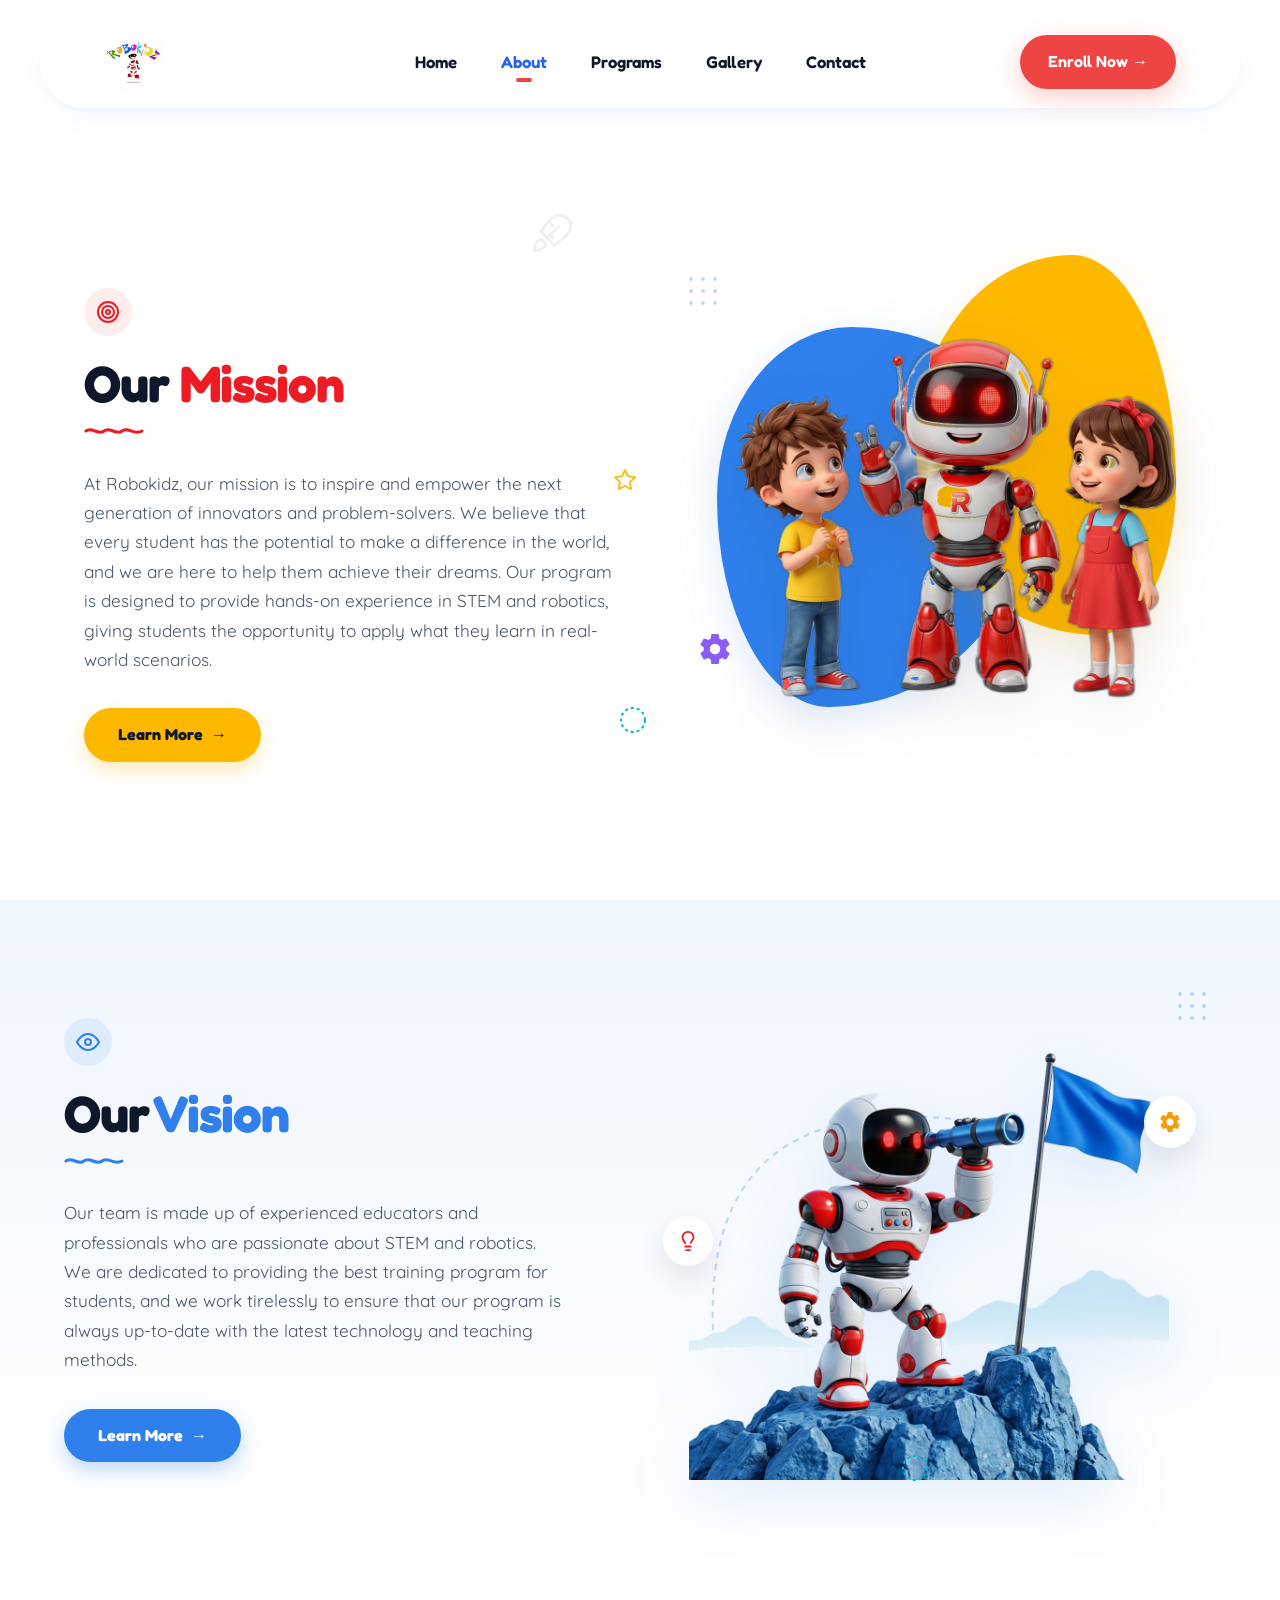
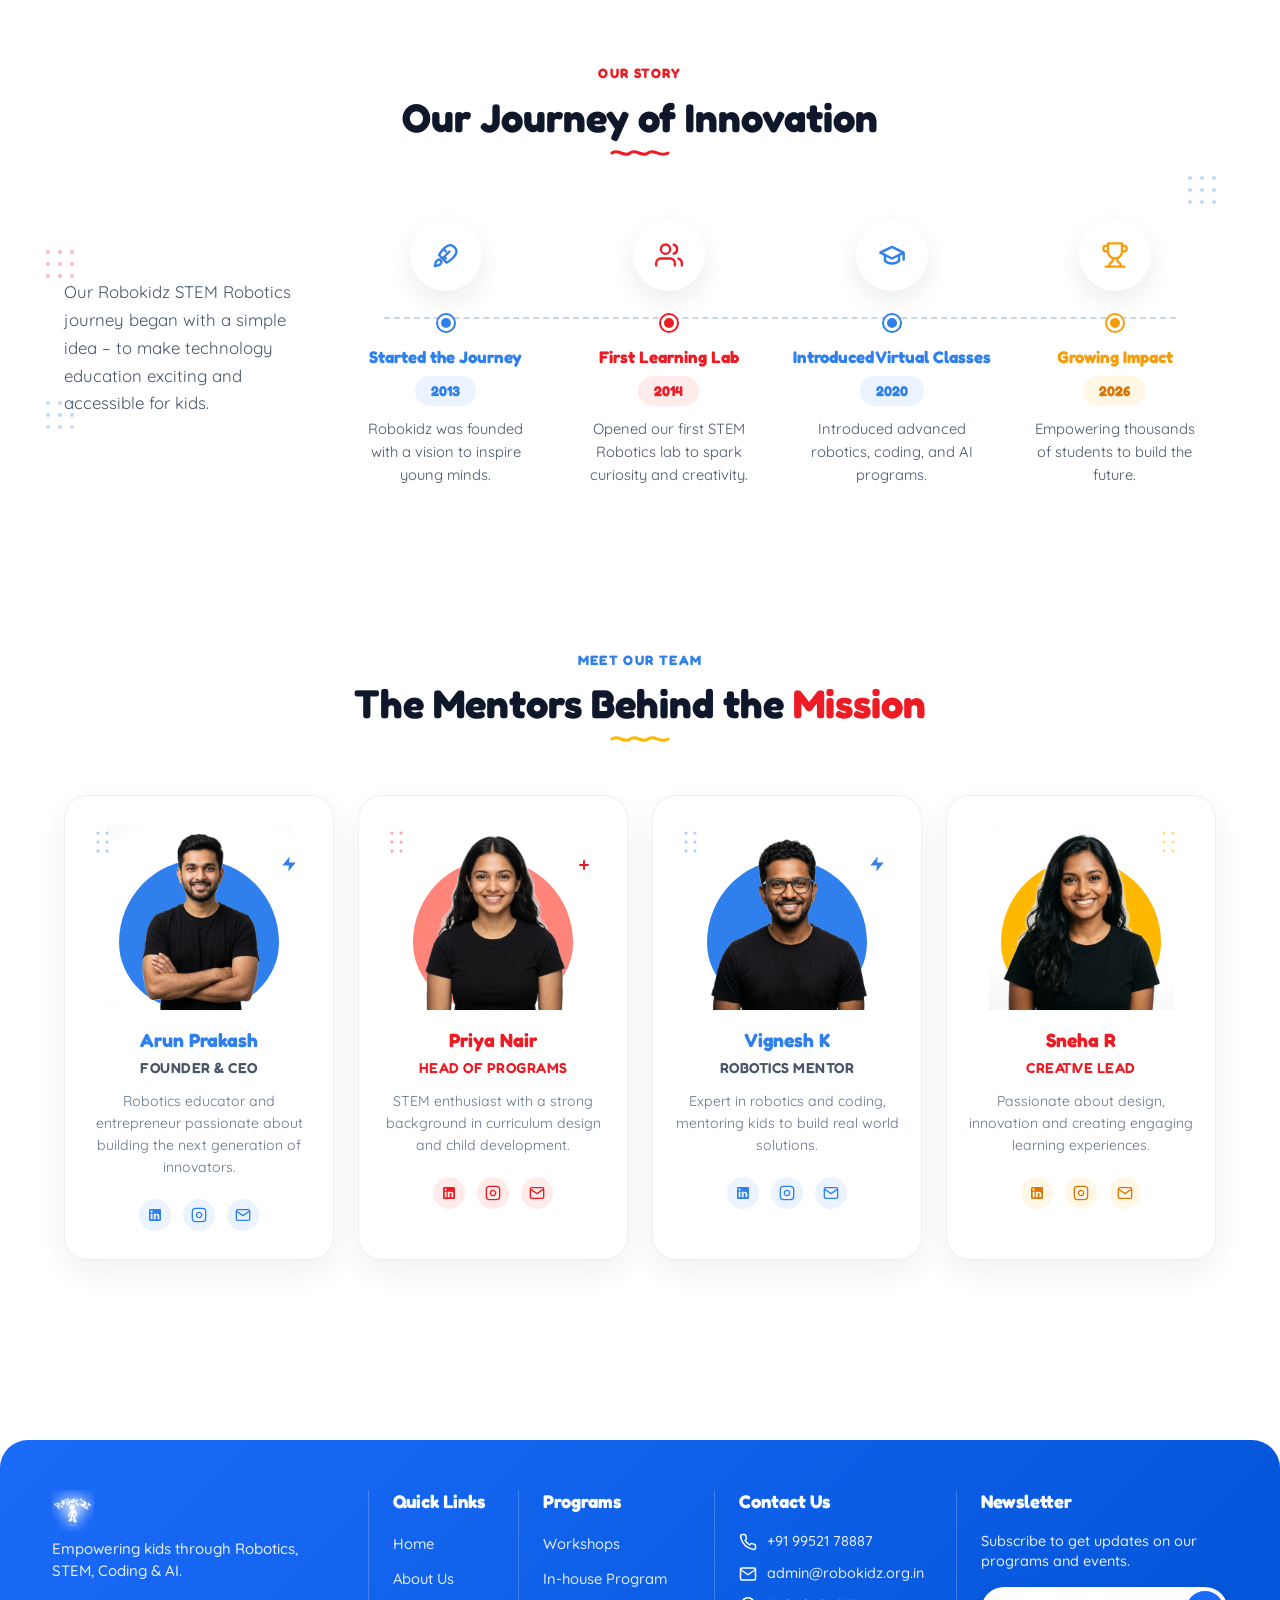
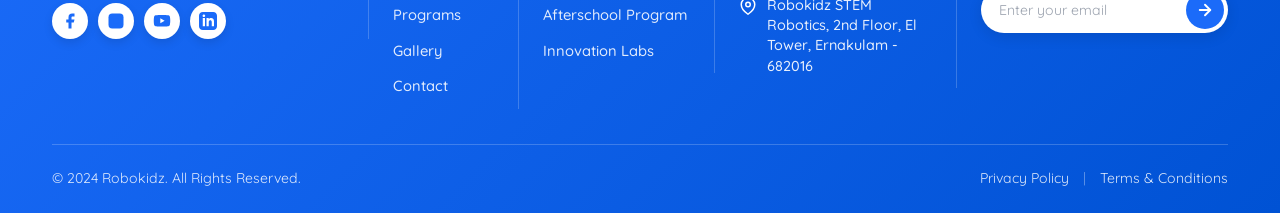
==== about.html @ cefebb74 "gallery" ====
<!DOCTYPE html>
<html lang="en">
<head>
    <meta charset="UTF-8">
    <meta name="viewport" content="width=device-width, initial-scale=1.0">
    <title>About Us | RoboKidz STEM Education</title>
    <meta name="description" content="At Robokidz, our mission is to inspire and empower the next generation of innovators and problem-solvers through hands-on STEM and robotics education.">
    <link rel="icon" type="image/svg+xml" href="data:image/svg+xml,<svg xmlns='http://www.w3.org/2000/svg' viewBox='0 0 100 100'><rect width='100' height='100' rx='20' fill='%232F80ED'/><circle cx='50' cy='50' r='20' fill='white'/></svg>">
    <!-- Main Stylesheet -->
    <link rel="stylesheet" href="css/style.css?v=2.0">
    <link rel="stylesheet" href="css/mobile.css?v=2.0">
</head>
<body>

    <!-- Floating Background Elements -->
    <svg class="decoration-shape decoration-gear-blue" viewBox="0 0 100 100">
        <path d="M50 35c-8.3 0-15 6.7-15 15s6.7 15 15 15 15-6.7 15-15-6.7-15-15-15zm0 25c-5.5 0-10-4.5-10-10s4.5-10 10-10 10 4.5 10 10-4.5 10-10 10zm8.3-33l2.9-6.9c.3-.8-.1-1.7-.9-2l-5.8-2.4c-.8-.3-1.7.1-2 .9l-2.9 6.9c-2.4-.4-4.8-.4-7.2 0l-2.9-6.9c-.3-.8-1.2-1.2-2-.9L24.6 9c-.8.3-1.2 1.2-.9 2l2.9 6.9c-1.8 1.6-3.3 3.6-4.4 5.9l-6.9-2.9c-.8-.3-1.7.1-2 .9l-2.4 5.8c-.3.8.1 1.7.9 2l6.9 2.9c-.4 2.4-.4 4.8 0 7.2l-6.9 2.9c-.8.3-1.2 1.2-.9 2l2.4 5.8c.3.8 1.2 1.2 2 .9l6.9-2.9c1.1 2.3 2.6 4.3 4.4 5.9l-2.9 6.9c-.3.8.1 1.7.9 2l5.8 2.4c.8.3 1.7-.1 2-.9l2.9-6.9c2.4.4 4.8.4 7.2 0l2.9 6.9c.3.8 1.2 1.2 2 .9l5.8-2.4c.8-.3 1.2-1.2.9-2l-2.9-6.9c1.8-1.6 3.3-3.6 4.4-5.9l6.9 2.9c.8.3 1.7-.1 2-.9l2.4-5.8c.3-.8-.1-1.7-.9-2l-6.9-2.9c.4-2.4.4-4.8 0-7.2l6.9-2.9c.8-.3 1.2-1.2.9-2l-2.4-5.8c-.3-.8-1.2-1.2-2-.9l-6.9 2.9c-1.1-2.3-2.6-4.3-4.4-5.9z"/>
    </svg>
    <div class="decoration-shape decoration-circle-blue"></div>

    <!-- Sticky Header -->
    <header class="header">
        <div class="container">
            <a href="index.html" class="logo">
                <img src="assets/logo.avif" alt="RoboKidz Logo">
            </a>
            
            <button class="mobile-toggle" aria-label="Toggle Navigation">
                <span></span>
                <span></span>
                <span></span>
            </button>
            
            <ul class="nav-menu">
                <li><a href="index.html" class="nav-link">Home</a></li>
                <li><a href="about.html" class="nav-link active">About</a></li>
                <li><a href="programs.html" class="nav-link">Programs</a></li>
                <li><a href="gallery.html" class="nav-link">Gallery</a></li>
                <li><a href="contact.html" class="nav-link">Contact</a></li>
                <li class="nav-btn-mobile"><a href="contact.html" class="btn btn-red">Enroll Now &rarr;</a></li>
            </ul>
            
            <a href="contact.html" class="btn btn-red header-btn">Enroll Now &rarr;</a>
        </div>
    </header>

    <!-- Main About Page Body (Pixel Perfect Match to Reference) -->
    <main class="about-page-main">
        
        <!-- Hero / Our Mission Section -->
        <section class="about-mission-section">
            <div class="container">

                <div class="mission-grid">
                    <!-- Left Side: Content & Floating Elements -->
                    <div class="mission-content-wrapper">
                        <!-- Floating Background Elements in Hero Right -->
                        <div class="floating-deco rocket-outline">
                            <svg width="48" height="48" viewBox="0 0 24 24" fill="none" stroke="#D1D5DB" stroke-width="1.5" stroke-linecap="round" stroke-linejoin="round">
                                <path d="M4.5 16.5c-1.5 1.26-2 5-2 5s3.74-.5 5-2c.71-.71.79-1.81.79-1.81l-1.98-1.98s-1.1.08-1.81.79z"/>
                                <path d="M15 9l-6 6"/>
                                <path d="M9 15l-1.5-1.5"/>
                                <path d="M10.5 13.5L12 15"/>
                                <path d="M12 9l-1.5-1.5"/>
                                <path d="M15.5 3.5c-3 0-7.5 4.5-9.5 8.5l6.5 6.5c4-2 8.5-6.5 8.5-9.5 0-2.5-3-5.5-5.5-5.5z"/>
                            </svg>
                        </div>

                        <div class="floating-deco star-yellow">
                            <svg width="24" height="24" viewBox="0 0 24 24" fill="none" stroke="#FBBF24" stroke-width="2" stroke-linecap="round" stroke-linejoin="round">
                                <polygon points="12 2 15.09 8.26 22 9.27 17 14.14 18.18 21.02 12 17.77 5.82 21.02 7 14.14 2 9.27 8.91 8.26 12 2"/>
                            </svg>
                        </div>

                        <div class="floating-deco circle-dashed-cyan">
                            <svg width="28" height="28" viewBox="0 0 28 28" fill="none">
                                <circle cx="14" cy="14" r="12" stroke="#06B6D4" stroke-width="2" stroke-dasharray="3 3"/>
                            </svg>
                        </div>

                        <!-- Target Badge Icon -->
                        <div class="badge-icon badge-pink-red">
                            <svg width="24" height="24" viewBox="0 0 24 24" fill="none" stroke="#ED1C24" stroke-width="2" stroke-linecap="round" stroke-linejoin="round">
                                <circle cx="12" cy="12" r="10"/>
                                <circle cx="12" cy="12" r="6"/>
                                <circle cx="12" cy="12" r="2"/>
                            </svg>
                        </div>

                        <!-- Heading -->
                        <h1 class="section-title">
                            Our <span class="text-red">Mission</span>
                        </h1>

                        <!-- Red Wavy Underline -->
                        <div class="squiggle-underline squiggle-red">
                            <svg width="60" height="12" viewBox="0 0 60 12" fill="none">
                                <path d="M2 6C8 1 14 11 20 6C26 1 32 11 38 6C44 1 50 11 58 6" stroke="#ED1C24" stroke-width="3" stroke-linecap="round"/>
                            </svg>
                        </div>

                        <!-- Paragraph -->
                        <p class="mission-text">
                            At Robokidz, our mission is to inspire and empower the next generation of innovators and problem-solvers. We believe that every student has the potential to make a difference in the world, and we are here to help them achieve their dreams. Our program is designed to provide hands-on experience in STEM and robotics, giving students the opportunity to apply what they learn in real-world scenarios.
                        </p>

                        <!-- CTA Button -->
                        <div class="btn-action-wrapper">
                            <a href="#vision" class="btn btn-yellow-pill">
                                Learn More <span class="btn-arrow">&rarr;</span>
                            </a>
                        </div>
                    </div>

                    <!-- Right Side: Illustrations & Blobs -->
                    <div class="mission-media-wrapper">
                        <!-- Abstract Blob Backgrounds -->
                        <div class="blob-shape blob-blue"></div>
                        <div class="blob-shape blob-orange"></div>

                        <!-- Main 3D Robot & Children Image -->
                        <img src="assets/robot-children.png" alt="RoboKidz Robot with Happy Children" class="mission-robot-img">

                        <!-- Floating Decorative SVG Elements -->
                        <!-- 1. Dotted pattern top-left -->
                        <div class="floating-deco dot-grid-hero">
                            <svg width="40" height="40" viewBox="0 0 40 40" fill="none">
                                <circle cx="4" cy="4" r="2" fill="#2F80ED" opacity="0.3"/>
                                <circle cx="16" cy="4" r="2" fill="#2F80ED" opacity="0.3"/>
                                <circle cx="28" cy="4" r="2" fill="#2F80ED" opacity="0.3"/>
                                <circle cx="4" cy="16" r="2" fill="#2F80ED" opacity="0.3"/>
                                <circle cx="16" cy="16" r="2" fill="#2F80ED" opacity="0.3"/>
                                <circle cx="28" cy="16" r="2" fill="#2F80ED" opacity="0.3"/>
                                <circle cx="4" cy="28" r="2" fill="#2F80ED" opacity="0.3"/>
                                <circle cx="16" cy="28" r="2" fill="#2F80ED" opacity="0.3"/>
                                <circle cx="28" cy="28" r="2" fill="#2F80ED" opacity="0.3"/>
                            </svg>
                        </div>

                        <!-- 2. Purple Gear Icon bottom-left -->
                        <div class="floating-deco gear-purple">
                            <svg width="36" height="36" viewBox="0 0 24 24" fill="#8B5CF6">
                                <path d="M12 15.5A3.5 3.5 0 0 1 8.5 12 3.5 3.5 0 0 1 12 8.5a3.5 3.5 0 0 1 3.5 3.5 3.5 3.5 0 0 1-3.5 3.5m7.43-2.53c.04-.32.07-.64.07-.97 0-.33-.03-.66-.07-1l2.11-1.63c.19-.15.24-.42.12-.64l-2-3.46c-.12-.22-.39-.31-.61-.22l-2.49 1c-.52-.39-1.06-.73-1.69-.98l-.37-2.65A.506.506 0 0 0 14 2h-4c-.25 0-.46.18-.5.42l-.37 2.65c-.63.25-1.17.59-1.69.98l-2.49-1c-.22-.09-.49 0-.61.22l-2 3.46c-.13.22-.07.49.12.64l2.11 1.63c-.04.34-.07.67-.07 1 0 .33.03.65.07.97l-2.11 1.66c-.19.15-.25.42-.12.64l2 3.46c.12.22.39.3.61.22l2.49-1c.52.4 1.06.74 1.69.99l.37 2.65c.04.24.25.42.5.42h4c.25 0 .46-.18.5-.42l.37-2.65c.63-.26 1.17-.59 1.69-.99l2.49 1c.22.08.49 0 .61-.22l2-3.46c.12-.22.07-.49-.12-.64l-2.11-1.66z"/>
                            </svg>
                        </div>
                    </div>
                </div>
            </div>
        </section>

        <!-- Vision Section -->
        <section class="about-vision-section" id="vision">
            <div class="container">
                <div class="vision-grid">
                    <!-- Left Side: Content -->
                    <div class="vision-content-wrapper">
                        <!-- Eye Badge Icon -->
                        <div class="badge-icon badge-light-blue">
                            <svg width="24" height="24" viewBox="0 0 24 24" fill="none" stroke="#2F80ED" stroke-width="2" stroke-linecap="round" stroke-linejoin="round">
                                <path d="M1 12s4-8 11-8 11 8 11 8-4 8-11 8-11-8-11-8z"/>
                                <circle cx="12" cy="12" r="3"/>
                            </svg>
                        </div>

                        <!-- Heading -->
                        <h2 class="section-title">
                            Our <span class="text-blue">Vision</span>
                        </h2>

                        <!-- Blue Wavy Underline -->
                        <div class="squiggle-underline squiggle-blue">
                            <svg width="60" height="12" viewBox="0 0 60 12" fill="none">
                                <path d="M2 6C8 1 14 11 20 6C26 1 32 11 38 6C44 1 50 11 58 6" stroke="#2F80ED" stroke-width="3" stroke-linecap="round"/>
                            </svg>
                        </div>

                        <!-- Paragraph -->
                        <p class="vision-text">
                            Our team is made up of experienced educators and professionals who are passionate about STEM and robotics. We are dedicated to providing the best training program for students, and we work tirelessly to ensure that our program is always up-to-date with the latest technology and teaching methods.
                        </p>

                        <!-- CTA Button -->
                        <div class="btn-action-wrapper">
                            <a href="programs.html" class="btn btn-blue-pill">
                                Learn More <span class="btn-arrow">&rarr;</span>
                            </a>
                        </div>
                    </div>

                    <!-- Right Side: Telescope Robot Illustration & Badges -->
                    <div class="vision-media-wrapper">
                        <!-- Dotted Curved Path Background -->
                        <div class="curved-dotted-path">
                            <svg width="340" height="340" viewBox="0 0 340 340" fill="none">
                                <path d="M 30,280 Q 20,40 280,70" stroke="#2F80ED" stroke-width="2" stroke-dasharray="6 6" opacity="0.3"/>
                            </svg>
                        </div>

                        <!-- Floating Badge 1: Red Lightbulb Badge -->
                        <div class="floating-badge badge-bulb">
                            <div class="badge-inner">
                                <svg width="22" height="22" viewBox="0 0 24 24" fill="none" stroke="#ED1C24" stroke-width="2" stroke-linecap="round" stroke-linejoin="round">
                                    <path d="M9 18h6"/>
                                    <path d="M10 22h4"/>
                                    <path d="M15.09 14c.18-.98.65-1.74 1.41-2.5A4.65 4.65 0 0 0 18 8 6 6 0 0 0 6 8c0 1.55.59 2.94 1.5 4 .76.76 1.23 1.52 1.41 2.5"/>
                                </svg>
                            </div>
                        </div>

                        <!-- Floating Badge 2: Yellow Gear Badge -->
                        <div class="floating-badge badge-gear">
                            <div class="badge-inner">
                                <svg width="24" height="24" viewBox="0 0 24 24" fill="#F59E0B">
                                    <path d="M12 15.5A3.5 3.5 0 0 1 8.5 12 3.5 3.5 0 0 1 12 8.5a3.5 3.5 0 0 1 3.5 3.5 3.5 3.5 0 0 1-3.5 3.5m7.43-2.53c.04-.32.07-.64.07-.97 0-.33-.03-.66-.07-1l2.11-1.63c.19-.15.24-.42.12-.64l-2-3.46c-.12-.22-.39-.31-.61-.22l-2.49 1c-.52-.39-1.06-.73-1.69-.98l-.37-2.65A.506.506 0 0 0 14 2h-4c-.25 0-.46.18-.5.42l-.37 2.65c-.63.25-1.17.59-1.69.98l-2.49-1c-.22-.09-.49 0-.61.22l-2 3.46c-.13.22-.07.49.12.64l2.11 1.63c-.04.34-.07.67-.07 1 0 .33.03.65.07.97l-2.11 1.66c-.19.15-.25.42-.12.64l2 3.46c.12.22.39.3.61.22l2.49-1c.52.4 1.06.74 1.69.99l.37 2.65c.04.24.25.42.5.42h4c.25 0 .46-.18.5-.42l.37-2.65c.63-.26 1.17-.59 1.69-.99l2.49 1c.22.08.49 0 .61-.22l2-3.46c.12-.22.07-.49-.12-.64l-2.11-1.66z"/>
                                </svg>
                            </div>
                        </div>

                        <!-- 3D Vision Robot Image -->
                        <img src="assets/vision-robot-telescope.png" alt="RoboKidz Robot on Mountain Peak with Telescope" class="vision-robot-img">

                        <!-- Top-Right Dot Grid -->
                        <div class="floating-deco dot-grid-vision">
                            <svg width="40" height="40" viewBox="0 0 40 40" fill="none">
                                <circle cx="4" cy="4" r="2" fill="#2F80ED" opacity="0.3"/>
                                <circle cx="16" cy="4" r="2" fill="#2F80ED" opacity="0.3"/>
                                <circle cx="28" cy="4" r="2" fill="#2F80ED" opacity="0.3"/>
                                <circle cx="4" cy="16" r="2" fill="#2F80ED" opacity="0.3"/>
                                <circle cx="16" cy="16" r="2" fill="#2F80ED" opacity="0.3"/>
                                <circle cx="28" cy="16" r="2" fill="#2F80ED" opacity="0.3"/>
                                <circle cx="4" cy="28" r="2" fill="#2F80ED" opacity="0.3"/>
                                <circle cx="16" cy="28" r="2" fill="#2F80ED" opacity="0.3"/>
                                <circle cx="28" cy="28" r="2" fill="#2F80ED" opacity="0.3"/>
                            </svg>
                        </div>

                        <!-- Bottom-Center Cyan Circular Deco -->
                        <div class="floating-deco cyan-dots-bottom">
                            <svg width="28" height="28" viewBox="0 0 28 28" fill="none">
                                <circle cx="14" cy="14" r="12" stroke="#06B6D4" stroke-width="2" stroke-dasharray="3 3"/>
                            </svg>
                        </div>
                    </div>
                </div>
            </div>
        </section>

        <!-- Section 1 — Our Story -->
        <section class="about-story-section">
            <div class="container">
                <!-- Section Header -->
                <div class="story-section-header">
                    <span class="section-label text-red-label">OUR STORY</span>
                    <h2 class="section-main-title">Our Journey of Innovation</h2>
                    <div class="squiggle-underline squiggle-red center-squiggle">
                        <svg width="60" height="12" viewBox="0 0 60 12" fill="none">
                            <path d="M2 6C8 1 14 11 20 6C26 1 32 11 38 6C44 1 50 11 58 6" stroke="#ED1C24" stroke-width="3" stroke-linecap="round"/>
                        </svg>
                    </div>
                </div>

                <div class="story-container">
                    <!-- Left Intro Text -->
                    <div class="story-intro-wrapper">
                        <!-- Floating Dot Grid Top Left -->
                        <div class="floating-deco dot-grid-story-red">
                            <svg width="40" height="40" viewBox="0 0 40 40" fill="none">
                                <circle cx="4" cy="4" r="2" fill="#ED1C24" opacity="0.3"/>
                                <circle cx="16" cy="4" r="2" fill="#ED1C24" opacity="0.3"/>
                                <circle cx="28" cy="4" r="2" fill="#ED1C24" opacity="0.3"/>
                                <circle cx="4" cy="16" r="2" fill="#ED1C24" opacity="0.3"/>
                                <circle cx="16" cy="16" r="2" fill="#ED1C24" opacity="0.3"/>
                                <circle cx="28" cy="16" r="2" fill="#ED1C24" opacity="0.3"/>
                                <circle cx="4" cy="28" r="2" fill="#ED1C24" opacity="0.3"/>
                                <circle cx="16" cy="28" r="2" fill="#ED1C24" opacity="0.3"/>
                                <circle cx="28" cy="28" r="2" fill="#ED1C24" opacity="0.3"/>
                            </svg>
                        </div>
                        
                        <p class="story-intro-text">
                            Our Robokidz STEM Robotics journey began with a simple idea – to make technology education exciting and accessible for kids.
                        </p>

                        <!-- Floating Dot Grid Bottom Left -->
                        <div class="floating-deco dot-grid-story-blue">
                            <svg width="40" height="40" viewBox="0 0 40 40" fill="none">
                                <circle cx="4" cy="4" r="2" fill="#2F80ED" opacity="0.3"/>
                                <circle cx="16" cy="4" r="2" fill="#2F80ED" opacity="0.3"/>
                                <circle cx="28" cy="4" r="2" fill="#2F80ED" opacity="0.3"/>
                                <circle cx="4" cy="16" r="2" fill="#2F80ED" opacity="0.3"/>
                                <circle cx="16" cy="16" r="2" fill="#2F80ED" opacity="0.3"/>
                                <circle cx="28" cy="16" r="2" fill="#2F80ED" opacity="0.3"/>
                                <circle cx="4" cy="28" r="2" fill="#2F80ED" opacity="0.3"/>
                                <circle cx="16" cy="28" r="2" fill="#2F80ED" opacity="0.3"/>
                                <circle cx="28" cy="28" r="2" fill="#2F80ED" opacity="0.3"/>
                            </svg>
                        </div>
                    </div>

                    <!-- Right Horizontal Timeline -->
                    <div class="story-timeline-wrapper">
                        <!-- Top Floating Dot Grid -->
                        <div class="floating-deco dot-grid-story-topright">
                            <svg width="40" height="40" viewBox="0 0 40 40" fill="none">
                                <circle cx="4" cy="4" r="2" fill="#2F80ED" opacity="0.3"/>
                                <circle cx="16" cy="4" r="2" fill="#2F80ED" opacity="0.3"/>
                                <circle cx="28" cy="4" r="2" fill="#2F80ED" opacity="0.3"/>
                                <circle cx="4" cy="16" r="2" fill="#2F80ED" opacity="0.3"/>
                                <circle cx="16" cy="16" r="2" fill="#2F80ED" opacity="0.3"/>
                                <circle cx="28" cy="16" r="2" fill="#2F80ED" opacity="0.3"/>
                                <circle cx="4" cy="28" r="2" fill="#2F80ED" opacity="0.3"/>
                                <circle cx="16" cy="28" r="2" fill="#2F80ED" opacity="0.3"/>
                                <circle cx="28" cy="28" r="2" fill="#2F80ED" opacity="0.3"/>
                            </svg>
                        </div>

                        <!-- Dashed Connecting Line -->
                        <div class="timeline-line-track"></div>

                        <!-- 4 Milestone Items -->
                        <div class="timeline-grid">
                            <!-- Milestone 1 -->
                            <div class="timeline-item item-blue">
                                <div class="timeline-icon-badge">
                                    <svg width="28" height="28" viewBox="0 0 24 24" fill="none" stroke="#2F80ED" stroke-width="2" stroke-linecap="round" stroke-linejoin="round">
                                        <path d="M4.5 16.5c-1.5 1.26-2 5-2 5s3.74-.5 5-2c.71-.71.79-1.81.79-1.81l-1.98-1.98s-1.1.08-1.81.79z"/>
                                        <path d="M15 9l-6 6"/>
                                        <path d="M9 15l-1.5-1.5"/>
                                        <path d="M10.5 13.5L12 15"/>
                                        <path d="M12 9l-1.5-1.5"/>
                                        <path d="M15.5 3.5c-3 0-7.5 4.5-9.5 8.5l6.5 6.5c4-2 8.5-6.5 8.5-9.5 0-2.5-3-5.5-5.5-5.5z"/>
                                    </svg>
                                </div>
                                <div class="timeline-node node-blue"></div>
                                <h3 class="timeline-title title-blue">Started the Journey</h3>
                                <span class="timeline-year-pill pill-blue">2013</span>
                                <p class="timeline-desc">Robokidz was founded with a vision to inspire young minds.</p>
                            </div>

                            <!-- Milestone 2 -->
                            <div class="timeline-item item-red">
                                <div class="timeline-icon-badge">
                                    <svg width="28" height="28" viewBox="0 0 24 24" fill="none" stroke="#ED1C24" stroke-width="2" stroke-linecap="round" stroke-linejoin="round">
                                        <path d="M17 21v-2a4 4 0 0 0-4-4H5a4 4 0 0 0-4 4v2"/>
                                        <circle cx="9" cy="7" r="4"/>
                                        <path d="M23 21v-2a4 4 0 0 0-3-3.87"/>
                                        <path d="M16 3.13a4 4 0 0 1 0 7.75"/>
                                    </svg>
                                </div>
                                <div class="timeline-node node-red"></div>
                                <h3 class="timeline-title title-red">First Learning Lab</h3>
                                <span class="timeline-year-pill pill-red">2014</span>
                                <p class="timeline-desc">Opened our first STEM Robotics lab to spark curiosity and creativity.</p>
                            </div>

                            <!-- Milestone 3 -->
                            <div class="timeline-item item-blue">
                                <div class="timeline-icon-badge">
                                    <svg width="28" height="28" viewBox="0 0 24 24" fill="none" stroke="#2F80ED" stroke-width="2" stroke-linecap="round" stroke-linejoin="round">
                                        <path d="M22 10v6M2 10l10-5 10 5-10 5z"/>
                                        <path d="M6 12v5c3 3 9 3 12 0v-5"/>
                                    </svg>
                                </div>
                                <div class="timeline-node node-blue"></div>
                                <h3 class="timeline-title title-blue">Introduced Virtual Classes</h3>
                                <span class="timeline-year-pill pill-blue">2020</span>
                                <p class="timeline-desc">Introduced advanced robotics, coding, and AI programs.</p>
                            </div>

                            <!-- Milestone 4 -->
                            <div class="timeline-item item-orange">
                                <div class="timeline-icon-badge">
                                    <svg width="28" height="28" viewBox="0 0 24 24" fill="none" stroke="#F59E0B" stroke-width="2" stroke-linecap="round" stroke-linejoin="round">
                                        <path d="M6 9H4.5a2.5 2.5 0 0 1 0-5H6"/>
                                        <path d="M18 9h1.5a2.5 2.5 0 0 0 0-5H18"/>
                                        <path d="M4 22h16"/>
                                        <path d="M10 14.66V17c0 .55-.47.98-.97 1.21C7.85 18.75 7 20.24 7 22"/>
                                        <path d="M14 14.66V17c0 .55.47.98.97 1.21C16.15 18.75 17 20.24 17 22"/>
                                        <path d="M18 2H6v7a6 6 0 0 0 12 0V2z"/>
                                    </svg>
                                </div>
                                <div class="timeline-node node-orange"></div>
                                <h3 class="timeline-title title-orange">Growing Impact</h3>
                                <span class="timeline-year-pill pill-orange">2026</span>
                                <p class="timeline-desc">Empowering thousands of students to build the future.</p>
                            </div>
                        </div>
                    </div>
                </div>
            </div>
        </section>

        <!-- Section 2 — Meet Our Team -->
        <section class="about-team-section">
            <div class="container">
                <!-- Section Header -->
                <div class="team-section-header">
                    <span class="section-label text-blue-label">MEET OUR TEAM</span>
                    <h2 class="section-main-title">The Mentors Behind the <span class="text-red">Mission</span></h2>
                    <div class="squiggle-underline squiggle-yellow center-squiggle">
                        <svg width="60" height="12" viewBox="0 0 60 12" fill="none">
                            <path d="M2 6C8 1 14 11 20 6C26 1 32 11 38 6C44 1 50 11 58 6" stroke="#FFB800" stroke-width="3" stroke-linecap="round"/>
                        </svg>
                    </div>
                </div>

                <!-- 4 Team Cards Grid -->
                <div class="team-grid">
                    <!-- Card 1: Arun Prakash -->
                    <div class="team-card card-blue">
                        <div class="team-card-media">
                            <!-- Background Blob -->
                            <div class="team-blob team-blob-blue"></div>
                            
                            <!-- Floating Card Deco Icons -->
                            <div class="card-deco deco-dots-left">
                                <svg width="24" height="24" viewBox="0 0 24 24" fill="none">
                                    <circle cx="3" cy="3" r="1.5" fill="#2F80ED" opacity="0.4"/>
                                    <circle cx="12" cy="3" r="1.5" fill="#2F80ED" opacity="0.4"/>
                                    <circle cx="3" cy="12" r="1.5" fill="#2F80ED" opacity="0.4"/>
                                    <circle cx="12" cy="12" r="1.5" fill="#2F80ED" opacity="0.4"/>
                                    <circle cx="3" cy="21" r="1.5" fill="#2F80ED" opacity="0.4"/>
                                    <circle cx="12" cy="21" r="1.5" fill="#2F80ED" opacity="0.4"/>
                                </svg>
                            </div>
                            <div class="card-deco deco-bolt-right">
                                <svg width="18" height="18" viewBox="0 0 24 24" fill="#2F80ED">
                                    <polygon points="13 2 3 14 12 14 11 22 21 10 12 10 13 2"/>
                                </svg>
                            </div>

                            <!-- Person Image -->
                            <img src="assets/team-arun.png" alt="Arun Prakash - Founder & CEO" class="team-photo">
                        </div>

                        <div class="team-card-content">
                            <h3 class="team-name name-blue">Arun Prakash</h3>
                            <span class="team-role">Founder & CEO</span>
                            <p class="team-bio">Robotics educator and entrepreneur passionate about building the next generation of innovators.</p>
                            
                            <!-- Social Buttons -->
                            <div class="team-socials socials-blue">
                                <a href="#" class="social-icon" aria-label="LinkedIn">
                                    <svg width="16" height="16" viewBox="0 0 24 24" fill="currentColor">
                                        <path d="M19 3a2 2 0 0 1 2 2v14a2 2 0 0 1-2 2H5a2 2 0 0 1-2-2V5a2 2 0 0 1 2-2h14m-.5 15.5v-5.3a3.26 3.26 0 0 0-3.26-3.26c-.85 0-1.84.52-2.28 1.3v-1.11h-2.79v8.37h2.79v-4.93c0-.77.62-1.4 1.39-1.4a1.4 1.4 0 0 1 1.4 1.4v4.93h2.75M6.88 8.56a1.68 1.68 0 0 0 1.68-1.68c0-.93-.75-1.69-1.68-1.69a1.69 1.69 0 0 0-1.69 1.69c0 .93.76 1.68 1.69 1.68m1.39 9.94v-8.37H5.5v8.37h2.77z"/>
                                    </svg>
                                </a>
                                <a href="#" class="social-icon" aria-label="Instagram">
                                    <svg width="16" height="16" viewBox="0 0 24 24" fill="none" stroke="currentColor" stroke-width="2">
                                        <rect x="2" y="2" width="20" height="20" rx="5" ry="5"/>
                                        <path d="M16 11.37A4 4 0 1 1 12.63 8 4 4 0 0 1 16 11.37z"/>
                                        <line x1="17.5" y1="6.5" x2="17.51" y2="6.5"/>
                                    </svg>
                                </a>
                                <a href="#" class="social-icon" aria-label="Email">
                                    <svg width="16" height="16" viewBox="0 0 24 24" fill="none" stroke="currentColor" stroke-width="2">
                                        <path d="M4 4h16c1.1 0 2 .9 2 2v12c0 1.1-.9 2-2 2H4c-1.1 0-2-.9-2-2V6c0-1.1.9-2 2-2z"/>
                                        <polyline points="22,6 12,13 2,6"/>
                                    </svg>
                                </a>
                            </div>
                        </div>
                    </div>

                    <!-- Card 2: Priya Nair -->
                    <div class="team-card card-red">
                        <div class="team-card-media">
                            <!-- Background Blob -->
                            <div class="team-blob team-blob-red"></div>
                            
                            <!-- Floating Card Deco Icons -->
                            <div class="card-deco deco-dots-left">
                                <svg width="24" height="24" viewBox="0 0 24 24" fill="none">
                                    <circle cx="3" cy="3" r="1.5" fill="#ED1C24" opacity="0.4"/>
                                    <circle cx="12" cy="3" r="1.5" fill="#ED1C24" opacity="0.4"/>
                                    <circle cx="3" cy="12" r="1.5" fill="#ED1C24" opacity="0.4"/>
                                    <circle cx="12" cy="12" r="1.5" fill="#ED1C24" opacity="0.4"/>
                                    <circle cx="3" cy="21" r="1.5" fill="#ED1C24" opacity="0.4"/>
                                    <circle cx="12" cy="21" r="1.5" fill="#ED1C24" opacity="0.4"/>
                                </svg>
                            </div>
                            <div class="card-deco deco-plus-right">
                                <svg width="16" height="16" viewBox="0 0 24 24" fill="none" stroke="#ED1C24" stroke-width="3">
                                    <line x1="12" y1="5" x2="12" y2="19"/>
                                    <line x1="5" y1="12" x2="19" y2="12"/>
                                </svg>
                            </div>

                            <!-- Person Image -->
                            <img src="assets/team-priya.png" alt="Priya Nair - Head of Programs" class="team-photo">
                        </div>

                        <div class="team-card-content">
                            <h3 class="team-name name-red">Priya Nair</h3>
                            <span class="team-role role-red">Head of Programs</span>
                            <p class="team-bio">STEM enthusiast with a strong background in curriculum design and child development.</p>
                            
                            <!-- Social Buttons -->
                            <div class="team-socials socials-red">
                                <a href="#" class="social-icon" aria-label="LinkedIn">
                                    <svg width="16" height="16" viewBox="0 0 24 24" fill="currentColor">
                                        <path d="M19 3a2 2 0 0 1 2 2v14a2 2 0 0 1-2 2H5a2 2 0 0 1-2-2V5a2 2 0 0 1 2-2h14m-.5 15.5v-5.3a3.26 3.26 0 0 0-3.26-3.26c-.85 0-1.84.52-2.28 1.3v-1.11h-2.79v8.37h2.79v-4.93c0-.77.62-1.4 1.39-1.4a1.4 1.4 0 0 1 1.4 1.4v4.93h2.75M6.88 8.56a1.68 1.68 0 0 0 1.68-1.68c0-.93-.75-1.69-1.68-1.69a1.69 1.69 0 0 0-1.69 1.69c0 .93.76 1.68 1.69 1.68m1.39 9.94v-8.37H5.5v8.37h2.77z"/>
                                    </svg>
                                </a>
                                <a href="#" class="social-icon" aria-label="Instagram">
                                    <svg width="16" height="16" viewBox="0 0 24 24" fill="none" stroke="currentColor" stroke-width="2">
                                        <rect x="2" y="2" width="20" height="20" rx="5" ry="5"/>
                                        <path d="M16 11.37A4 4 0 1 1 12.63 8 4 4 0 0 1 16 11.37z"/>
                                        <line x1="17.5" y1="6.5" x2="17.51" y2="6.5"/>
                                    </svg>
                                </a>
                                <a href="#" class="social-icon" aria-label="Email">
                                    <svg width="16" height="16" viewBox="0 0 24 24" fill="none" stroke="currentColor" stroke-width="2">
                                        <path d="M4 4h16c1.1 0 2 .9 2 2v12c0 1.1-.9 2-2 2H4c-1.1 0-2-.9-2-2V6c0-1.1.9-2 2-2z"/>
                                        <polyline points="22,6 12,13 2,6"/>
                                    </svg>
                                </a>
                            </div>
                        </div>
                    </div>

                    <!-- Card 3: Vignesh K -->
                    <div class="team-card card-blue">
                        <div class="team-card-media">
                            <!-- Background Blob -->
                            <div class="team-blob team-blob-blue"></div>
                            
                            <!-- Floating Card Deco Icons -->
                            <div class="card-deco deco-dots-left">
                                <svg width="24" height="24" viewBox="0 0 24 24" fill="none">
                                    <circle cx="3" cy="3" r="1.5" fill="#2F80ED" opacity="0.4"/>
                                    <circle cx="12" cy="3" r="1.5" fill="#2F80ED" opacity="0.4"/>
                                    <circle cx="3" cy="12" r="1.5" fill="#2F80ED" opacity="0.4"/>
                                    <circle cx="12" cy="12" r="1.5" fill="#2F80ED" opacity="0.4"/>
                                    <circle cx="3" cy="21" r="1.5" fill="#2F80ED" opacity="0.4"/>
                                    <circle cx="12" cy="21" r="1.5" fill="#2F80ED" opacity="0.4"/>
                                </svg>
                            </div>
                            <div class="card-deco deco-bolt-right">
                                <svg width="18" height="18" viewBox="0 0 24 24" fill="#2F80ED">
                                    <polygon points="13 2 3 14 12 14 11 22 21 10 12 10 13 2"/>
                                </svg>
                            </div>

                            <!-- Person Image -->
                            <img src="assets/team-vignesh.png" alt="Vignesh K - Robotics Mentor" class="team-photo">
                        </div>

                        <div class="team-card-content">
                            <h3 class="team-name name-blue">Vignesh K</h3>
                            <span class="team-role">Robotics Mentor</span>
                            <p class="team-bio">Expert in robotics and coding, mentoring kids to build real world solutions.</p>
                            
                            <!-- Social Buttons -->
                            <div class="team-socials socials-blue">
                                <a href="#" class="social-icon" aria-label="LinkedIn">
                                    <svg width="16" height="16" viewBox="0 0 24 24" fill="currentColor">
                                        <path d="M19 3a2 2 0 0 1 2 2v14a2 2 0 0 1-2 2H5a2 2 0 0 1-2-2V5a2 2 0 0 1 2-2h14m-.5 15.5v-5.3a3.26 3.26 0 0 0-3.26-3.26c-.85 0-1.84.52-2.28 1.3v-1.11h-2.79v8.37h2.79v-4.93c0-.77.62-1.4 1.39-1.4a1.4 1.4 0 0 1 1.4 1.4v4.93h2.75M6.88 8.56a1.68 1.68 0 0 0 1.68-1.68c0-.93-.75-1.69-1.68-1.69a1.69 1.69 0 0 0-1.69 1.69c0 .93.76 1.68 1.69 1.68m1.39 9.94v-8.37H5.5v8.37h2.77z"/>
                                    </svg>
                                </a>
                                <a href="#" class="social-icon" aria-label="Instagram">
                                    <svg width="16" height="16" viewBox="0 0 24 24" fill="none" stroke="currentColor" stroke-width="2">
                                        <rect x="2" y="2" width="20" height="20" rx="5" ry="5"/>
                                        <path d="M16 11.37A4 4 0 1 1 12.63 8 4 4 0 0 1 16 11.37z"/>
                                        <line x1="17.5" y1="6.5" x2="17.51" y2="6.5"/>
                                    </svg>
                                </a>
                                <a href="#" class="social-icon" aria-label="Email">
                                    <svg width="16" height="16" viewBox="0 0 24 24" fill="none" stroke="currentColor" stroke-width="2">
                                        <path d="M4 4h16c1.1 0 2 .9 2 2v12c0 1.1-.9 2-2 2H4c-1.1 0-2-.9-2-2V6c0-1.1.9-2 2-2z"/>
                                        <polyline points="22,6 12,13 2,6"/>
                                    </svg>
                                </a>
                            </div>
                        </div>
                    </div>

                    <!-- Card 4: Sneha R -->
                    <div class="team-card card-yellow">
                        <div class="team-card-media">
                            <!-- Background Blob -->
                            <div class="team-blob team-blob-yellow"></div>
                            
                            <!-- Floating Card Deco Icons -->
                            <div class="card-deco deco-dots-right">
                                <svg width="24" height="24" viewBox="0 0 24 24" fill="none">
                                    <circle cx="3" cy="3" r="1.5" fill="#FFB800" opacity="0.5"/>
                                    <circle cx="12" cy="3" r="1.5" fill="#FFB800" opacity="0.5"/>
                                    <circle cx="3" cy="12" r="1.5" fill="#FFB800" opacity="0.5"/>
                                    <circle cx="12" cy="12" r="1.5" fill="#FFB800" opacity="0.5"/>
                                    <circle cx="3" cy="21" r="1.5" fill="#FFB800" opacity="0.5"/>
                                    <circle cx="12" cy="21" r="1.5" fill="#FFB800" opacity="0.5"/>
                                </svg>
                            </div>

                            <!-- Person Image -->
                            <img src="assets/team-sneha.png" alt="Sneha R - Creative Lead" class="team-photo">
                        </div>

                        <div class="team-card-content">
                            <h3 class="team-name name-red">Sneha R</h3>
                            <span class="team-role role-red">Creative Lead</span>
                            <p class="team-bio">Passionate about design, innovation and creating engaging learning experiences.</p>
                            
                            <!-- Social Buttons -->
                            <div class="team-socials socials-yellow">
                                <a href="#" class="social-icon" aria-label="LinkedIn">
                                    <svg width="16" height="16" viewBox="0 0 24 24" fill="currentColor">
                                        <path d="M19 3a2 2 0 0 1 2 2v14a2 2 0 0 1-2 2H5a2 2 0 0 1-2-2V5a2 2 0 0 1 2-2h14m-.5 15.5v-5.3a3.26 3.26 0 0 0-3.26-3.26c-.85 0-1.84.52-2.28 1.3v-1.11h-2.79v8.37h2.79v-4.93c0-.77.62-1.4 1.39-1.4a1.4 1.4 0 0 1 1.4 1.4v4.93h2.75M6.88 8.56a1.68 1.68 0 0 0 1.68-1.68c0-.93-.75-1.69-1.68-1.69a1.69 1.69 0 0 0-1.69 1.69c0 .93.76 1.68 1.69 1.68m1.39 9.94v-8.37H5.5v8.37h2.77z"/>
                                    </svg>
                                </a>
                                <a href="#" class="social-icon" aria-label="Instagram">
                                    <svg width="16" height="16" viewBox="0 0 24 24" fill="none" stroke="currentColor" stroke-width="2">
                                        <rect x="2" y="2" width="20" height="20" rx="5" ry="5"/>
                                        <path d="M16 11.37A4 4 0 1 1 12.63 8 4 4 0 0 1 16 11.37z"/>
                                        <line x1="17.5" y1="6.5" x2="17.51" y2="6.5"/>
                                    </svg>
                                </a>
                                <a href="#" class="social-icon" aria-label="Email">
                                    <svg width="16" height="16" viewBox="0 0 24 24" fill="none" stroke="currentColor" stroke-width="2">
                                        <path d="M4 4h16c1.1 0 2 .9 2 2v12c0 1.1-.9 2-2 2H4c-1.1 0-2-.9-2-2V6c0-1.1.9-2 2-2z"/>
                                        <polyline points="22,6 12,13 2,6"/>
                                    </svg>
                                </a>
                            </div>
                        </div>
                    </div>

                </div>
            </div>
        </section>


    </main>

    <!-- Footer -->
    <footer class="footer">
        <div class="container">
            <div class="footer-grid">
                <!-- Column 1: Logo & About -->
                <div class="footer-col">
                    <a href="index.html" class="footer-logo">
                        <img src="assets/logo.avif" alt="RoboKidz Logo">
                    </a>
                    <p class="footer-desc">Empowering kids through Robotics, STEM, Coding & AI.</p>
                    <div class="social-links-circular">
                        <a href="#" class="social-icon-circle fb" aria-label="Facebook">
                            <svg viewBox="0 0 24 24"><path fill="currentColor" d="M18 2h-3a5 5 0 0 0-5 5v3H7v4h3v8h4v-8h3l1-4h-4V7a1 1 0 0 1 1-1h3z"/></svg>
                        </a>
                        <a href="#" class="social-icon-circle ig" aria-label="Instagram">
                            <svg viewBox="0 0 24 24"><rect x="2" y="2" width="20" height="20" rx="5" ry="5"/><path d="M16 11.37A4 4 0 1 1 12.63 8 4 4 0 0 1 16 11.37z"/><line x1="17.5" y1="6.5" x2="17.51" y2="6.5"/></svg>
                        </a>
                        <a href="#" class="social-icon-circle yt" aria-label="YouTube">
                            <svg viewBox="0 0 24 24"><path fill="currentColor" d="M22.54 6.42a2.78 2.78 0 0 0-1.94-2C18.88 4 12 4 12 4s-6.88 0-8.6.46a2.78 2.78 0 0 0-1.94 2A29 29 0 0 0 1 11.75a29 29 0 0 0 .46 5.33A2.78 2.78 0 0 0 3.4 19c1.72.46 8.6.46 8.6.46s6.88 0 8.6-.46a2.78 2.78 0 0 0 1.94-2 29 29 0 0 0 .46-5.25 29 29 0 0 0-.46-5.33z"/><polygon points="9.75 15.02 15.5 11.75 9.75 8.48 9.75 15.02" fill="#FFFFFF"/></svg>
                        </a>
                        <a href="#" class="social-icon-circle li" aria-label="LinkedIn">
                            <svg viewBox="0 0 24 24"><path fill="currentColor" d="M19 0h-14c-2.761 0-5 2.239-5 5v14c0 2.761 2.239 5 5 5h14c2.762 0 5-2.239 5-5v-14c0-2.761-2.238-5-5-5zm-11 19h-3v-11h3v11zm-1.5-12.268c-.966 0-1.75-.779-1.75-1.75s.784-1.75 1.75-1.75 1.75.779 1.75 1.75-.784 1.75-1.75 1.75zm13.5 12.268h-3v-5.604c0-3.368-4-3.113-4 0v5.604h-3v-11h3v1.765c1.396-2.586 7-2.777 7 2.476v6.759z"/></svg>
                        </a>
                    </div>
                </div>

                <!-- Column 2: Quick Links -->
                <div class="footer-col">
                    <h4>Quick Links</h4>
                    <ul class="footer-links-list">
                        <li><a href="index.html">Home</a></li>
                        <li><a href="about.html">About Us</a></li>
                        <li><a href="programs.html">Programs</a></li>
                        <li><a href="gallery.html">Gallery</a></li>
                        <li><a href="contact.html">Contact</a></li>
                    </ul>
                </div>

                <!-- Column 3: Programs -->
                <div class="footer-col">
                    <h4>Programs</h4>
                    <ul class="footer-links-list">
                        <li><a href="programs.html#workshops">Workshops</a></li>
                        <li><a href="programs.html#in-house">In-house Program</a></li>
                        <li><a href="programs.html#afterschool-program">Afterschool Program</a></li>
                        <li><a href="programs.html#innovation-labs">Innovation Labs</a></li>
                    </ul>
                </div>

                <!-- Column 4: Contact Us -->
                <div class="footer-col">
                    <h4>Contact Us</h4>
                    <ul class="contact-info-list">
                        <li>
                            <span class="contact-icon">
                                <svg viewBox="0 0 24 24" fill="none" stroke="currentColor" stroke-width="2" stroke-linecap="round" stroke-linejoin="round"><path d="M22 16.92v3a2 2 0 0 1-2.18 2 19.79 19.79 0 0 1-8.63-3.07 19.5 19.5 0 0 1-6-6 19.79 19.79 0 0 1-3.07-8.67A2 2 0 0 1 4.11 2h3a2 2 0 0 1 2 1.72 12.84 12.84 0 0 0 .7 2.81 2 2 0 0 1-.45 2.11L8.09 9.91a16 16 0 0 0 6 6l1.27-1.27a2 2 0 0 1 2.11-.45 12.84 12.84 0 0 0 2.81.7A2 2 0 0 1 22 16.92z"/></svg>
                            </span>
                            <span class="contact-text">+91 99521 78887</span>
                        </li>
                        <li>
                            <span class="contact-icon">
                                <svg viewBox="0 0 24 24" fill="none" stroke="currentColor" stroke-width="2" stroke-linecap="round" stroke-linejoin="round"><path d="M4 4h16c1.1 0 2 .9 2 2v12c0 1.1-.9 2-2 2H4c-1.1 0-2-.9-2-2V6c0-1.1.9-2 2-2z"/><polyline points="22,6 12,13 2,6"/></svg>
                            </span>
                            <span class="contact-text"><a href="mailto:admin@robokidz.org.in">admin@robokidz.org.in</a></span>
                        </li>
                        <li>
                            <span class="contact-icon">
                                <svg viewBox="0 0 24 24" fill="none" stroke="currentColor" stroke-width="2" stroke-linecap="round" stroke-linejoin="round"><path d="M21 10c0 7-9 13-9 13s-9-6-9-13a9 9 0 0 1 18 0z"/><circle cx="12" cy="10" r="3"/></svg>
                            </span>
                            <span class="contact-text">Robokidz STEM Robotics, 2nd Floor, El Tower, Ernakulam - 682016</span>
                        </li>
                    </ul>
                </div>

                <!-- Column 5: Newsletter -->
                <div class="footer-col">
                    <h4>Newsletter</h4>
                    <p class="newsletter-desc">Subscribe to get updates on our programs and events.</p>
                    <form class="newsletter-pill-form" onsubmit="event.preventDefault();">
                        <div class="newsletter-input-wrapper">
                            <input type="email" placeholder="Enter your email" required>
                            <button type="submit" class="newsletter-submit-btn" aria-label="Subscribe">
                                <svg viewBox="0 0 24 24" fill="none" stroke="currentColor" stroke-width="2.5" stroke-linecap="round" stroke-linejoin="round"><line x1="5" y1="12" x2="19" y2="12"/><polyline points="12 5 19 12 12 19"/></svg>
                            </button>
                        </div>
                    </form>
                </div>
            </div>

            <!-- Footer Bottom -->
            <div class="footer-bottom">
                <p>&copy; 2024 Robokidz. All Rights Reserved.</p>
                <ul class="footer-bottom-links">
                    <li><a href="#">Privacy Policy</a></li>
                    <li><span class="footer-divider">|</span></li>
                    <li><a href="#">Terms & Conditions</a></li>
                </ul>
            </div>
        </div>
    </footer>

    <!-- Main JavaScript Application -->
    <script src="js/main.js"></script>
</body>
</html>
---- css/style.css ----
@import url('https://fonts.googleapis.com/css2?family=Fredoka:wght@400;500;600;700&family=Quicksand:wght@400;500;600;700&display=swap');

:root {
    /* Color Palette */
    --primary-blue: #2563EB;
    --primary-blue-light: #EFF6FF;
    --primary-blue-hover: #1D4ED8;
    --primary-red: #EF4444;
    --primary-red-light: #FEF2F2;
    --primary-red-hover: #DC2626;
    --accent-yellow: #FACC15;
    --accent-yellow-light: #FEF9C3;
    --accent-yellow-hover: #EAB308;
    --accent-green: #22C55E;
    --accent-green-light: #F0FDF4;
    --accent-purple: #7C3AED;
    --accent-purple-light: #F5F3FF;
    
    --bg-primary: #FFFFFF;
    --bg-secondary: #F8FAFC;
    --card-bg: #FFFFFF;
    
    --text-main: #0F172A;
    --text-muted: #4B5563;
    --text-light: #94A3B8;
    
    /* Typography */
    --font-heading: 'Fredoka', sans-serif;
    --font-body: 'Quicksand', sans-serif;
    
    /* Spacing & Borders */
    --border-radius-xs: 8px;
    --border-radius-sm: 12px;
    --border-radius-md: 16px;
    --border-radius-lg: 24px;
    --border-radius-xl: 32px;
    --border-radius-round: 9999px;
    
    /* Shadows */
    --shadow-sm: 0 4px 6px -1px rgba(47, 128, 237, 0.03), 0 2px 4px -1px rgba(47, 128, 237, 0.02);
    --shadow-md: 0 12px 24px -4px rgba(47, 128, 237, 0.06), 0 4px 12px -2px rgba(47, 128, 237, 0.04);
    --shadow-lg: 0 24px 48px -8px rgba(47, 128, 237, 0.08), 0 8px 24px -4px rgba(47, 128, 237, 0.05);
    --shadow-xl: 0 32px 64px -12px rgba(47, 128, 237, 0.12), 0 16px 32px -6px rgba(47, 128, 237, 0.06);
    --shadow-hover: 0 32px 50px -10px rgba(47, 128, 237, 0.18);
    
    /* Transitions */
    --transition-fast: all 0.2s ease;
    --transition-smooth: all 0.4s cubic-bezier(0.16, 1, 0.3, 1);
    --transition-bounce: all 0.5s cubic-bezier(0.175, 0.885, 0.32, 1.275);
}

/* Global Reset & Base */
*, *::before, *::after {
    box-sizing: border-box;
    margin: 0;
    padding: 0;
}

html {
    scroll-behavior: smooth;
    overflow-x: hidden;
}

body {
    font-family: var(--font-body);
    font-size: 16px;
    line-height: 1.6;
    color: var(--text-main);
    background-color: var(--bg-primary);
    overflow-x: hidden;
    position: relative;
    -webkit-font-smoothing: antialiased;
}

img {
    max-width: 100%;
    height: auto;
    display: block;
}

a {
    color: inherit;
    text-decoration: none;
    transition: var(--transition-fast);
}

/* Typography Utilities */
h1, h2, h3, h4, h5, h6 {
    font-family: var(--font-heading);
    font-weight: 700;
    line-height: 1.25;
    color: var(--text-main);
}

.text-gradient-blue {
    background: linear-gradient(135deg, var(--primary-blue), #56CCF2);
    -webkit-background-clip: text;
    -webkit-text-fill-color: transparent;
}

.text-gradient-red {
    background: linear-gradient(135deg, var(--primary-red), #FF857A);
    -webkit-background-clip: text;
    -webkit-text-fill-color: transparent;
}

.text-gradient-yellow {
    background: linear-gradient(135deg, var(--accent-yellow), #FFD066);
    -webkit-background-clip: text;
    -webkit-text-fill-color: transparent;
}

/* Page Transition / Initial Load Effect */
.page-loaded .reveal-on-load {
    opacity: 1;
    transform: translateY(0);
}

.reveal-on-load {
    opacity: 0;
    transform: translateY(20px);
    transition: opacity 0.8s cubic-bezier(0.16, 1, 0.3, 1), transform 0.8s cubic-bezier(0.16, 1, 0.3, 1);
}

/* Layout Elements */
.container {
    width: 100%;
    max-width: 1200px;
    margin: 0 auto;
    padding: 0 24px;
}

.section-padding {
    padding: 100px 0;
}

@media (max-width: 768px) {
    .section-padding {
        padding: 60px 0;
    }
}

.section-header {
    text-align: center;
    max-width: 650px;
    margin: 0 auto 60px auto;
}

.section-header h2 {
    font-size: 2.5rem;
    margin-bottom: 16px;
    color: var(--text-main);
}

.section-header p {
    font-size: 1.15rem;
    color: var(--text-muted);
    font-weight: 500;
}

.section-tag {
    display: inline-block;
    padding: 6px 16px;
    border-radius: var(--border-radius-round);
    font-family: var(--font-heading);
    font-weight: 600;
    font-size: 0.875rem;
    text-transform: uppercase;
    letter-spacing: 0.5px;
    margin-bottom: 16px;
}

.section-tag.blue { background-color: var(--primary-blue-light); color: var(--primary-blue); }
.section-tag.red { background-color: var(--primary-red-light); color: var(--primary-red); }
.section-tag.yellow { background-color: var(--accent-yellow-light); color: var(--accent-yellow); }

/* Buttons */
.btn {
    display: inline-flex;
    align-items: center;
    justify-content: center;
    gap: 8px;
    font-family: var(--font-heading);
    font-weight: 600;
    font-size: 1rem;
    padding: 14px 28px;
    border-radius: var(--border-radius-round);
    cursor: pointer;
    transition: var(--transition-bounce);
    border: none;
    outline: none;
}

.btn-primary {
    background-color: var(--primary-blue);
    color: #FFFFFF;
    box-shadow: 0 8px 24px rgba(47, 128, 237, 0.25);
}

.btn-primary:hover {
    background-color: var(--primary-blue-hover);
    transform: translateY(-3px) scale(1.03);
    box-shadow: 0 12px 30px rgba(47, 128, 237, 0.35);
}

.btn-secondary {
    background-color: #FFFFFF;
    color: var(--primary-blue);
    border: 2px solid var(--primary-blue-light);
}

.btn-secondary:hover {
    background-color: var(--primary-blue-light);
    transform: translateY(-3px);
}

.btn-red {
    background-color: var(--primary-red);
    color: #FFFFFF;
    box-shadow: 0 8px 24px rgba(255, 59, 48, 0.25);
}

.btn-red:hover {
    background-color: var(--primary-red-hover);
    transform: translateY(-3px) scale(1.03);
    box-shadow: 0 12px 30px rgba(255, 59, 48, 0.35);
}

.btn-yellow {
    background-color: var(--accent-yellow);
    color: var(--text-main);
    box-shadow: 0 8px 24px rgba(253, 181, 21, 0.25);
}

.btn-yellow:hover {
    background-color: var(--accent-yellow-hover);
    transform: translateY(-3px) scale(1.03);
    box-shadow: 0 12px 30px rgba(253, 181, 21, 0.35);
}

.btn-outline-white {
    background-color: transparent;
    color: #FFFFFF;
    border: 2px solid rgba(255, 255, 255, 0.4);
}

.btn-outline-white:hover {
    background-color: #FFFFFF;
    color: var(--primary-blue);
    transform: translateY(-3px);
}

/* Header Styling */
.header {
    position: fixed;
    top: 16px;
    left: 50%;
    transform: translateX(-50%);
    width: calc(100% - 48px);
    max-width: 1200px;
    z-index: 1000;
    background-color: rgba(255, 255, 255, 0.96);
    backdrop-filter: blur(16px);
    box-shadow: var(--shadow-md);
    border-radius: 100px;
    transition: var(--transition-smooth);
    padding: 16px 40px;
}

.header.scrolled {
    top: 8px;
    padding: 12px 40px;
    box-shadow: var(--shadow-lg);
}

.header .container {
    display: grid;
    grid-template-columns: 1fr auto 1fr;
    align-items: center;
    width: 100%;
}

.logo {
    display: flex;
    align-items: center;
    cursor: pointer;
    justify-self: start;
}

.logo img {
    height: 60px;
    width: auto;
    display: block;
    transition: var(--transition-bounce);
}

.logo:hover img {
    transform: scale(1.04);
}

.logo-text-wrapper {
    position: relative;
    display: inline-flex;
    align-items: center;
    gap: 2px;
    font-family: var(--font-heading);
    font-weight: 700;
    font-size: 1.8rem;
}

.logo-letter {
    line-height: 1;
}

.logo-letter-robot {
    width: 28px;
    height: 28px;
    display: inline-block;
    margin: 0 1px;
}

.logo-subtext {
    position: absolute;
    bottom: -11px;
    left: 2px;
    font-size: 0.55rem;
    font-weight: 700;
    letter-spacing: 0.8px;
    color: var(--primary-red);
    font-family: var(--font-heading);
}

/* Centered Navigation Menu */
.nav-menu {
    display: flex;
    align-items: center;
    gap: 36px;
    list-style: none;
    justify-self: center;
}

.nav-link {
    font-family: var(--font-heading);
    font-weight: 600;
    font-size: 1.05rem;
    color: var(--text-main);
    position: relative;
    padding: 6px 4px;
}

.nav-link::after {
    content: '';
    position: absolute;
    bottom: -4px;
    left: 50%;
    transform: translateX(-50%);
    width: 0;
    height: 4px;
    border-radius: var(--border-radius-round);
    background-color: var(--primary-red);
    transition: var(--transition-fast);
}

.nav-link:hover::after,
.nav-link.active::after {
    width: 16px;
}

.nav-link.active,
.nav-link:hover {
    color: var(--primary-blue);
}

.header-btn {
    display: inline-block;
    justify-self: end;
}

.nav-btn-mobile {
    display: none;
}

/* Mobile Menu Toggle */
.mobile-toggle {
    display: none;
    flex-direction: column;
    justify-content: space-between;
    width: 30px;
    height: 20px;
    background: transparent;
    border: none;
    cursor: pointer;
    z-index: 1100;
}

.mobile-toggle span {
    display: block;
    width: 100%;
    height: 3px;
    background-color: var(--text-main);
    border-radius: var(--border-radius-round);
    transition: var(--transition-smooth);
    transform-origin: left center;
}

/* Open Mobile Menu State */
.mobile-toggle.open span:nth-child(1) {
    transform: rotate(45deg) translateY(-2px);
}
.mobile-toggle.open span:nth-child(2) {
    opacity: 0;
    transform: scale(0);
}
.mobile-toggle.open span:nth-child(3) {
    transform: rotate(-45deg) translateY(2px);
}

/* Mobile Menu Slide Drawer */
@media (max-width: 768px) {
    .logo img {
        height: 40px;
    }

    .mobile-toggle {
        display: flex;
    }
    
    .nav-menu {
        position: fixed;
        top: 0;
        right: -100%;
        width: 80%;
        max-width: 320px;
        height: 100vh;
        background-color: #FFFFFF;
        box-shadow: -10px 0 30px rgba(0, 0, 0, 0.05);
        flex-direction: column;
        justify-content: center;
        align-items: center;
        gap: 40px;
        z-index: 1050;
        transition: var(--transition-smooth);
        padding: 60px 40px;
    }
    
    .nav-menu.open {
        right: 0;
    }
    
    .header-btn {
        display: none;
    }

    .nav-btn-mobile {
        display: block;
        width: 100%;
        text-align: center;
    }

    .nav-menu {
        margin-left: 0;
        margin-right: 0;
    }
}

/* Background floating decorations */
.decoration-shape {
    position: absolute;
    pointer-events: none;
    z-index: 0;
    opacity: 0.6;
}

.decoration-gear-blue {
    top: 15%;
    left: 5%;
    width: 60px;
    height: 60px;
    fill: var(--primary-blue-light);
    animation: rotateGear 16s linear infinite;
}

.decoration-gear-yellow {
    top: 55%;
    right: 8%;
    width: 80px;
    height: 80px;
    fill: var(--accent-yellow-light);
    animation: rotateGearAnti 24s linear infinite;
}

.decoration-star-red {
    top: 80%;
    left: 12%;
    width: 40px;
    height: 40px;
    fill: var(--primary-red-light);
    animation: floatVertical 6s ease-in-out infinite alternate;
}

.decoration-circle-blue {
    top: 40%;
    left: 45%;
    width: 25px;
    height: 25px;
    border-radius: 50%;
    border: 5px solid rgba(47, 128, 237, 0.15);
    animation: floatVertical 8s ease-in-out infinite alternate-reverse;
}

.decoration-dots {
    background-image: radial-gradient(rgba(47, 128, 237, 0.1) 2px, transparent 2px);
    background-size: 20px 20px;
    width: 150px;
    height: 150px;
}

/* Animations */
@keyframes rotateGear {
    0% { transform: rotate(0deg); }
    100% { transform: rotate(360deg); }
}

@keyframes rotateGearAnti {
    0% { transform: rotate(0deg); }
    100% { transform: rotate(-360deg); }
}

@keyframes floatVertical {
    0% { transform: translateY(0px) rotate(0deg); }
    100% { transform: translateY(-15px) rotate(5deg); }
}

@keyframes robotFloating {
    0% { transform: translateY(0px) rotate(0deg); }
    50% { transform: translateY(-20px) rotate(2deg); }
    100% { transform: translateY(0px) rotate(0deg); }
}

.floating-robot {
    animation: robotFloating 6s ease-in-out infinite;
}

/* Intersection Observer Scroll Reveal */
.scroll-reveal {
    opacity: 0;
    transform: translateY(30px);
    transition: opacity 0.8s cubic-bezier(0.16, 1, 0.3, 1), transform 0.8s cubic-bezier(0.16, 1, 0.3, 1);
}

.scroll-reveal.revealed {
    opacity: 1;
    transform: translateY(0);
}

/* Hero Section */
.hero-section {
    position: relative;
    background-color: var(--bg-primary);
    height: 100vh;
    min-height: 680px;
    max-height: 900px;
    display: flex;
    align-items: center;
    padding: 100px 0 20px 0;
    box-sizing: border-box;
    overflow: hidden;
}

.hero-grid {
    display: grid;
    grid-template-columns: 1fr 1.15fr;
    gap: 48px;
    align-items: center;
    position: relative;
    z-index: 2;
    width: 100%;
}

.hero-title-ref {
    font-family: var(--font-heading);
    font-weight: 800;
    font-size: 3.8rem;
    line-height: 1.1;
    color: #0F172A;
    margin-bottom: 24px;
    letter-spacing: -0.01em;
}

.hero-title-ref .text-blue {
    color: #2563EB;
}

.hero-title-ref .text-red {
    color: #EF4444;
}

.hero-title-ref .subtitle-ref {
    font-size: 3.8rem;
    color: #0F172A;
    font-weight: 800;
    display: block;
    margin-top: 0;
}

.text-blue-wavy {
    color: #2563EB;
    position: relative;
    display: inline-block;
}

.text-blue-wavy::after {
    content: '';
    position: absolute;
    bottom: -6px;
    left: 0;
    width: 100%;
    height: 10px;
    background-image: url("data:image/svg+xml,%3Csvg xmlns='http://www.w3.org/2000/svg' viewBox='0 0 100 10' preserveAspectRatio='none'%3E%3Cpath d='M0,5 Q10,0 20,5 T40,5 T60,5 T80,5 T100,5' fill='none' stroke='%2322C55E' stroke-width='4' stroke-linecap='round'/%3E%3C/svg%3E");
    background-size: cover;
}

.text-navy {
    color: #0F172A;
}

.text-red-wavy {
    color: var(--primary-red);
    position: relative;
    display: inline-block;
}

.text-red-wavy::after {
    content: '';
    position: absolute;
    bottom: -6px;
    left: 0;
    width: 100%;
    height: 8px;
    background-image: url("data:image/svg+xml,%3Csvg xmlns='http://www.w3.org/2000/svg' viewBox='0 0 100 10' preserveAspectRatio='none'%3E%3Cpath d='M0,5 Q10,0 20,5 T40,5 T60,5 T80,5 T100,5' fill='none' stroke='%2322C55E' stroke-width='4' stroke-linecap='round'/%3E%3C/svg%3E");
    background-size: cover;
}

/* Glassy Code Card Styles */
.code-card {
    background-color: rgba(30, 41, 59, 0.95);
    border: 1px solid rgba(255, 255, 255, 0.1);
    border-radius: 12px;
    padding: 12px 16px;
    box-shadow: 0 16px 32px rgba(0, 0, 0, 0.16);
    font-family: 'Courier New', Courier, monospace;
    font-size: 0.72rem;
    color: #f8fafc;
    width: 185px;
    text-align: left;
    transition: var(--transition-fast);
}

.code-card:hover {
    transform: translateY(-5px) scale(1.02);
}

.code-card-header {
    display: flex;
    gap: 5px;
    margin-bottom: 10px;
}

.code-card-header .dot {
    width: 7px;
    height: 7px;
    border-radius: 50%;
}

.red-dot { background-color: #ef4444; }
.yellow-dot { background-color: #eab308; }
.green-dot { background-color: #22c55e; }

.code-line {
    margin-bottom: 3px;
    line-height: 1.4;
    white-space: nowrap;
}

.c-blue { color: #38bdf8; }
.c-purple { color: #c084fc; }
.c-yellow { color: #fde047; }
.c-green { color: #4ade80; }
.c-orange { color: #fb923c; }

.float-gear-orange {
    width: 48px;
    height: 48px;
    animation: rotateAccPurple 14s linear infinite;
}

.float-gear-blue {
    width: 38px;
    height: 38px;
    animation: rotateAccBlue 10s linear infinite reverse;
}

.hero-content p {
    font-size: 1.15rem;
    color: #4B5563;
    margin-bottom: 36px;
    font-weight: 500;
    line-height: 1.65;
    max-width: 500px;
}

.btn-explore-ref {
    background-color: #FFFFFF;
    color: #2563EB;
    border: 2px solid #2563EB;
    border-radius: 100px;
    padding: 14px 34px;
    font-family: var(--font-heading);
    font-weight: 600;
    font-size: 1.05rem;
    display: inline-flex;
    align-items: center;
    gap: 10px;
    cursor: pointer;
    transition: var(--transition-bounce);
}

.btn-explore-ref:hover {
    background-color: #2563EB;
    border-color: #2563EB;
    color: #FFFFFF;
    transform: translateY(-3px);
    box-shadow: 0 10px 25px rgba(37, 99, 235, 0.25);
}

.hero-dots-left {
    position: absolute;
    top: 15%;
    left: 1%;
    opacity: 0.5;
    z-index: 1;
}

.hero-corner-blob-left {
    position: absolute;
    bottom: 0;
    left: 0;
    width: 140px;
    height: 140px;
    z-index: 1;
    pointer-events: none;
}

.hero-corner-blob-right {
    position: absolute;
    bottom: 0;
    right: 0;
    width: 140px;
    height: 140px;
    z-index: 1;
    pointer-events: none;
}

.robot-floor-shadow {
    position: absolute;
    bottom: 20px;
    left: 50%;
    transform: translateX(-50%);
    width: 260px;
    height: 20px;
    background: radial-gradient(ellipse at center, rgba(0, 0, 0, 0.12) 0%, rgba(0, 0, 0, 0) 70%);
    z-index: 2;
    pointer-events: none;
    animation: shadowPulse 6s ease-in-out infinite;
}

@keyframes shadowPulse {
    0% { transform: translateX(-50%) scale(1); opacity: 0.9; }
    50% { transform: translateX(-50%) scale(0.85); opacity: 0.4; }
    100% { transform: translateX(-50%) scale(1); opacity: 0.9; }
}

.hero-illustration {
    position: relative;
    display: flex;
    justify-content: center;
    align-items: center;
    height: 520px;
    width: 100%;
}

.hero-illustration-bg-ref {
    position: absolute;
    width: 520px;
    height: 520px;
    border-radius: 50%;
    background: radial-gradient(circle, rgba(37, 99, 235, 0.08) 0%, rgba(239, 246, 255, 0.4) 60%, transparent 75%);
    z-index: 1;
    pointer-events: none;
}

.hero-illustration img {
    position: relative;
    z-index: 3;
    max-height: 480px;
    filter: drop-shadow(0 20px 40px rgba(37, 99, 235, 0.12));
}

/* Floating Accessory Renders */
.floating-item {
    position: absolute;
    z-index: 4;
    pointer-events: none;
    filter: drop-shadow(0 8px 16px rgba(0, 0, 0, 0.08));
}

.float-bulb {
    width: 68px;
    height: 68px;
    animation: floatAccBulb 5s ease-in-out infinite alternate;
}

.float-helper-robot {
    width: 72px;
    height: 72px;
    animation: floatAccHelper 6s ease-in-out infinite alternate-reverse;
}

.float-gear-purple {
    width: 58px;
    height: 58px;
    animation: rotateAccPurple 12s linear infinite;
}

.float-gear-blue-ref {
    width: 66px;
    height: 66px;
    animation: rotateAccBlue 16s linear infinite reverse;
}

.float-rocket {
    width: 82px;
    height: 82px;
    animation: floatAccRocket 7s ease-in-out infinite alternate;
}

.float-microchip {
    width: 56px;
    height: 56px;
    animation: floatAccMicro 5.5s ease-in-out infinite alternate-reverse;
}

.floating-plus {
    animation: floatAccBulb 4.5s ease-in-out infinite alternate;
}

.floating-zigzag {
    animation: floatAccHelper 6.5s ease-in-out infinite alternate;
}

/* Animations Keyframes */
@keyframes floatAccBulb {
    0% { transform: translateY(0) rotate(0deg); }
    100% { transform: translateY(-14px) rotate(5deg); }
}

@keyframes floatAccHelper {
    0% { transform: translateY(0) rotate(0deg); }
    100% { transform: translateY(-18px) rotate(-4deg); }
}

@keyframes rotateAccPurple {
    0% { transform: rotate(0deg); }
    100% { transform: rotate(360deg); }
}

@keyframes rotateAccBlue {
    0% { transform: rotate(0deg); }
    100% { transform: rotate(360deg); }
}

@keyframes floatAccRocket {
    0% { transform: translate(0, 0) rotate(0deg); }
    100% { transform: translate(12px, -15px) rotate(3deg); }
}

@keyframes floatAccMicro {
    0% { transform: translateY(0) scale(1); }
    100% { transform: translateY(-10px) scale(1.04); }
}

@keyframes rotateBlob {
    0% { border-radius: 40% 60% 70% 30% / 40% 50% 60% 50%; }
    100% { border-radius: 60% 40% 30% 70% / 50% 60% 40% 60%; }
}

@media (max-width: 992px) {
    .hero-grid {
        grid-template-columns: 1fr;
        text-align: center;
        gap: 60px;
    }
    
    .hero-content h1 {
        font-size: 3rem;
    }
    
    .hero-buttons {
        justify-content: center;
    }
    
    .hero-illustration img {
        max-height: 380px;
    }
}

@media (max-width: 576px) {
    .hero-section {
        padding: 130px 0 60px 0;
    }
    
    .hero-content h1 {
        font-size: 2.2rem;
    }
    
    .hero-buttons {
        flex-direction: column;
    }
    
    .hero-buttons .btn {
        width: 100%;
    }
}

/* Mission Section (Version 2) */
.mission-section-v2 {
    background-color: #FFFFFF;
    position: relative;
    padding: 120px 0;
    overflow: hidden;
}

.mission-grid-v2 {
    display: grid;
    grid-template-columns: 45fr 55fr;
    gap: 80px;
    align-items: center;
    max-width: 1200px;
    margin: 0 auto;
}

/* Left side media */
.mission-media-v2 {
    position: relative;
    width: 100%;
    display: flex;
    justify-content: center;
    align-items: center;
    min-height: 400px;
}

.mission-blob-v2 {
    position: absolute;
    z-index: 1;
    pointer-events: none;
}

.blob-blue {
    top: 15%;
    left: -5%;
    width: 260px;
    height: 260px;
    background-color: var(--primary-blue);
    border-radius: 43% 57% 41% 59% / 57% 45% 55% 43%;
    opacity: 1;
    filter: drop-shadow(0 10px 20px rgba(47, 128, 237, 0.15));
}

.blob-orange {
    top: 8%;
    right: 5%;
    width: 250px;
    height: 250px;
    background-color: var(--accent-yellow);
    border-radius: 54% 46% 58% 42% / 40% 60% 40% 60%;
    opacity: 1;
    filter: drop-shadow(0 10px 20px rgba(253, 181, 21, 0.15));
}

.mission-image-v2 {
    position: relative;
    z-index: 2;
    width: 100%;
    max-width: 380px;
    height: auto;
    object-fit: contain;
    filter: drop-shadow(0 20px 30px rgba(0, 0, 0, 0.08));
}

/* Right side content */
.mission-content-v2 {
    padding-left: 20px;
    padding-top: 60px;
}

.mission-content-v2 h2 {
    font-family: var(--font-heading);
    font-size: 3rem;
    font-weight: 700;
    line-height: 1.2;
    color: var(--text-main);
    margin-bottom: 24px;
}

.mission-content-v2 p {
    font-family: var(--font-body);
    font-size: 1.15rem;
    line-height: 1.8;
    color: var(--text-muted);
    margin-bottom: 36px;
    font-weight: 500;
    max-width: 580px;
}

/* Yellow Rounded Button */
.btn-yellow-round {
    background-color: var(--accent-yellow) !important;
    border: none !important;
    color: var(--text-main) !important;
    padding: 16px 36px;
    border-radius: 99px !important;
    font-weight: 700;
    font-family: var(--font-heading);
    font-size: 1.05rem;
    display: inline-flex;
    align-items: center;
    gap: 8px;
    box-shadow: 0 8px 20px rgba(253, 181, 21, 0.2);
    transition: var(--transition-bounce);
    cursor: pointer;
}

.btn-yellow-round:hover {
    transform: translateY(-4px);
    box-shadow: 0 12px 25px rgba(253, 181, 21, 0.35);
    background-color: var(--accent-yellow-hover) !important;
}

.btn-yellow-round .btn-arrow {
    font-family: monospace;
    font-size: 1.1rem;
    transition: transform 0.3s ease;
}

.btn-yellow-round:hover .btn-arrow {
    transform: translateX(4px);
}

/* Scroll reveal overrides for V2 */
.mission-media-v2.scroll-reveal {
    opacity: 0;
    transform: translateX(-40px);
    transition: opacity 1.2s cubic-bezier(0.16, 1, 0.3, 1), transform 1.2s cubic-bezier(0.16, 1, 0.3, 1);
}

.mission-media-v2.scroll-reveal.revealed {
    opacity: 1;
    transform: translateX(0);
}

.mission-content-v2.scroll-reveal {
    opacity: 0;
    transform: translateX(40px);
    transition: opacity 1.2s cubic-bezier(0.16, 1, 0.3, 1), transform 1.2s cubic-bezier(0.16, 1, 0.3, 1);
}

.mission-content-v2.scroll-reveal.revealed {
    opacity: 1;
    transform: translateX(0);
}

/* Responsiveness */
@media (max-width: 992px) {
    .mission-section-v2 {
        padding: 90px 0;
    }

    .mission-grid-v2 {
        grid-template-columns: 1fr;
        gap: 60px;
    }

    .mission-media-v2 {
        min-height: auto;
    }

    .mission-image-v2 {
        max-width: 320px;
    }

    .blob-blue {
        width: 220px;
        height: 220px;
    }

    .blob-orange {
        width: 210px;
        height: 210px;
    }

    .mission-content-v2 {
        text-align: center;
        padding-left: 0;
        display: flex;
        flex-direction: column;
        align-items: center;
    }

    .mission-content-v2 h2 {
        font-size: 2.6rem;
    }
}

@media (max-width: 576px) {
    .mission-section-v2 {
        padding: 65px 0;
    }

    .mission-grid-v2 {
        gap: 40px;
    }

    .mission-image-v2 {
        max-width: 260px;
    }

    .blob-blue {
        width: 180px;
        height: 180px;
    }

    .blob-orange {
        width: 170px;
        height: 170px;
    }

    .mission-content-v2 h2 {
        font-size: 2.1rem;
    }

    .mission-content-v2 p {
        font-size: 1.05rem;
    }

    .btn-yellow-round {
        width: 100%;
        justify-content: center;
    }
}

/* Programs Section (Version 2) */
.programs-section-v2 {
    background-color: #FFFFFF;
    position: relative;
    padding: 130px 0;
    overflow: hidden;
}

.section-header-v2 {
    text-align: center;
    margin-bottom: 70px;
    position: relative;
    z-index: 2;
}

.section-header-v2 h2 {
    font-size: 3rem;
    font-weight: 700;
    color: var(--text-main);
    margin-top: 14px;
    letter-spacing: -0.5px;
}

.text-green-wavy {
    color: inherit;
    position: relative;
    display: inline-block;
}

.text-green-wavy::after {
    content: '';
    position: absolute;
    bottom: -8px;
    left: 50%;
    transform: translateX(-50%);
    width: 70px;
    height: 8px;
    background-image: url("data:image/svg+xml,%3Csvg xmlns='http://www.w3.org/2000/svg' viewBox='0 0 100 10' preserveAspectRatio='none'%3E%3Cpath d='M0,5 Q10,0 20,5 T40,5 T60,5 T80,5 T100,5' fill='none' stroke='%2334C759' stroke-width='4' stroke-linecap='round'/%3E%3C/svg%3E");
    background-size: contain;
    background-repeat: no-repeat;
}

.programs-grid-v2 {
    display: grid;
    grid-template-columns: repeat(4, 1fr);
    gap: 30px;
    margin-bottom: 65px;
    position: relative;
    z-index: 2;
}

.program-card-v2 {
    background-color: #FFFFFF;
    border-radius: var(--border-radius-lg);
    box-shadow: 0 10px 35px rgba(0, 0, 0, 0.035);
    transition: var(--transition-smooth);
    display: flex;
    flex-direction: column;
    height: 100%;
    overflow: hidden;
    border: 1px solid rgba(0, 0, 0, 0.02);
}

.program-card-v2:hover {
    transform: translateY(-10px);
    box-shadow: 0 20px 45px rgba(0, 0, 0, 0.07);
}

.card-image-wrapper {
    height: 260px;
    display: flex;
    justify-content: center;
    align-items: center;
    background-color: transparent;
    position: relative;
    padding: 16px;
}

.card-image-wrapper img {
    max-height: 100%;
    max-width: 100%;
    object-fit: contain;
    animation: cardImgFloat 6s ease-in-out infinite alternate;
}

.program-card-v2:nth-child(even) .card-image-wrapper img {
    animation-delay: 1.5s;
}

.card-body-v2 {
    padding: 30px 24px;
    display: flex;
    flex-direction: column;
    align-items: center;
    text-align: center;
    flex-grow: 1;
    position: relative;
}

.card-body-v2 h3 {
    font-size: 1.4rem;
    font-weight: 700;
    margin-bottom: 8px;
    font-family: var(--font-heading);
}

.card-body-v2 h3.blue { color: var(--primary-blue); }
.card-body-v2 h3.red { color: var(--primary-red); }
.card-body-v2 h3.orange { color: #FF9500; }

.badge {
    display: inline-block;
    padding: 5px 16px;
    border-radius: 99px;
    font-size: 0.8rem;
    font-weight: 700;
    margin-bottom: 20px;
}

.badge.blue {
    background-color: var(--primary-blue-light);
    color: var(--primary-blue);
}

.badge.red {
    background-color: var(--primary-red-light);
    color: var(--primary-red);
}

.badge.orange {
    background-color: #FFF3E0;
    color: #FF9500;
}

.card-body-v2 p {
    font-size: 0.95rem;
    color: var(--text-muted);
    line-height: 1.55;
    margin-bottom: 28px;
    flex-grow: 1;
    font-weight: 500;
}

.card-arrow-btn {
    width: 46px;
    height: 46px;
    border-radius: 50%;
    display: flex;
    align-items: center;
    justify-content: center;
    transition: var(--transition-bounce);
    cursor: pointer;
    margin-top: auto;
}

.card-arrow-btn svg {
    width: 22px;
    height: 22px;
    fill: none;
    stroke-width: 2.5;
    stroke-linecap: round;
    stroke-linejoin: round;
    transition: transform 0.3s ease;
}

.card-arrow-btn.blue {
    border: 2px solid var(--primary-blue);
    stroke: var(--primary-blue);
}

.card-arrow-btn.blue:hover {
    background-color: var(--primary-blue);
    stroke: #FFFFFF;
}

.card-arrow-btn.red {
    border: 2px solid var(--primary-red);
    stroke: var(--primary-red);
}

.card-arrow-btn.red:hover {
    background-color: var(--primary-red);
    stroke: #FFFFFF;
}

.card-arrow-btn.orange {
    border: 2px solid #FF9500;
    stroke: #FF9500;
}

.card-arrow-btn.orange:hover {
    background-color: #FF9500;
    stroke: #FFFFFF;
}

.program-card-v2:hover .card-arrow-btn.blue {
    background-color: var(--primary-blue);
    stroke: #FFFFFF;
}

.program-card-v2:hover .card-arrow-btn.red {
    background-color: var(--primary-red);
    stroke: #FFFFFF;
}

.program-card-v2:hover .card-arrow-btn.orange {
    background-color: #FF9500;
    stroke: #FFFFFF;
}

.program-card-v2:hover .card-arrow-btn svg {
    transform: rotate(-30deg);
}

/* Bottom centered CTA */
.programs-cta-v2 {
    display: flex;
    justify-content: center;
    margin-top: 55px;
    position: relative;
    z-index: 2;
}

.btn-explore-all {
    background-color: #FFFFFF !important;
    border: 2px solid var(--primary-blue) !important;
    color: var(--primary-blue) !important;
    padding: 16px 38px;
    border-radius: var(--border-radius-round);
    font-weight: 700;
    font-size: 1.05rem;
    display: inline-flex;
    align-items: center;
    gap: 10px;
    box-shadow: 0 5px 15px rgba(47, 128, 237, 0.05);
    transition: var(--transition-bounce);
}

.btn-explore-all:hover {
    transform: scale(1.04);
    background-color: var(--primary-blue-light) !important;
    box-shadow: 0 10px 25px rgba(47, 128, 237, 0.15);
}

.cta-arrow {
    transition: transform 0.3s ease;
}

.btn-explore-all:hover .cta-arrow {
    transform: translateX(4px);
}

/* Decorative Background Elements */
.decor {
    position: absolute;
    pointer-events: none;
    z-index: 1;
}

.dotted-top-left {
    top: 40px;
    left: 40px;
    width: 110px;
    height: 110px;
    background-image: radial-gradient(rgba(47, 128, 237, 0.25) 1.5px, transparent 1.5px);
    background-size: 10px 10px;
}

.blob-top-right {
    top: 80px;
    right: -80px;
    width: 200px;
    height: 200px;
    background-color: var(--accent-yellow);
    border-radius: 30% 70% 70% 30% / 30% 30% 70% 70%;
    opacity: 0.12;
}

.plus-bottom-left {
    bottom: 60px;
    left: 60px;
    font-size: 2.5rem;
    font-family: var(--font-heading);
    font-weight: 700;
    color: var(--accent-yellow);
    opacity: 0.5;
}

.dotted-bottom-right {
    bottom: 40px;
    right: 40px;
    width: 130px;
    height: 90px;
    background-image: radial-gradient(rgba(255, 59, 48, 0.25) 1.5px, transparent 1.5px);
    background-size: 10px 10px;
}

/* Floating colorful dots */
.floating-dot {
    position: absolute;
    border-radius: 50%;
    pointer-events: none;
    z-index: 1;
    animation: dotFloat 8s ease-in-out infinite alternate;
}

.dot-1 { width: 8px; height: 8px; background-color: var(--primary-blue); top: 15%; left: 25%; animation-delay: 0s; }
.dot-2 { width: 6px; height: 6px; background-color: var(--primary-red); top: 45%; right: 28%; animation-delay: 2s; }
.dot-3 { width: 10px; height: 10px; background-color: var(--accent-green); bottom: 25%; left: 35%; animation-delay: 4s; }
.dot-4 { width: 8px; height: 8px; background-color: var(--accent-yellow); top: 22%; right: 15%; animation-delay: 1s; }

/* Animations Keyframes */
@keyframes cardImgFloat {
    0% { transform: translateY(0); }
    100% { transform: translateY(-8px); }
}

@keyframes dotFloat {
    0% { transform: translate(0, 0); }
    100% { transform: translate(15px, -15px); }
}

/* Responsiveness Media Queries */
@media (max-width: 1200px) {
    .programs-grid-v2 {
        grid-template-columns: repeat(2, 1fr);
        gap: 30px;
    }
}

@media (max-width: 768px) {
    .programs-section-v2 {
        padding: 90px 0;
    }
    
    .section-header-v2 h2 {
        font-size: 2.5rem;
    }
}

@media (max-width: 576px) {
    .programs-section-v2 {
        padding: 60px 0;
    }
    
    .section-header-v2 h2 {
        font-size: 2.1rem;
    }
    
    .programs-grid-v2 {
        grid-template-columns: 1fr;
        gap: 30px;
    }
    
    .btn-explore-all {
        width: 100%;
        justify-content: center;
    }
}

/* Why Choose RoboKidz Section */
.why-choose-section {
    background-color: var(--bg-secondary);
}

.why-choose-grid {
    display: grid;
    grid-template-columns: repeat(auto-fit, minmax(320px, 1fr));
    gap: 32px;
}

.why-card {
    background-color: var(--card-bg);
    border-radius: var(--border-radius-lg);
    padding: 36px;
    box-shadow: var(--shadow-md);
    transition: var(--transition-bounce);
    display: flex;
    gap: 24px;
    align-items: flex-start;
}

.why-card:hover {
    transform: translateY(-5px);
    box-shadow: var(--shadow-lg);
}

.why-badge {
    width: 60px;
    height: 60px;
    border-radius: var(--border-radius-md);
    display: flex;
    align-items: center;
    justify-content: center;
    flex-shrink: 0;
}

.why-badge svg {
    width: 28px;
    height: 28px;
    fill: currentColor;
}

.why-card:nth-child(1) .why-badge { background-color: var(--primary-blue-light); color: var(--primary-blue); }
.why-card:nth-child(2) .why-badge { background-color: var(--primary-red-light); color: var(--primary-red); }
.why-card:nth-child(3) .why-badge { background-color: var(--accent-yellow-light); color: var(--accent-yellow); }
.why-card:nth-child(4) .why-badge { background-color: var(--accent-green-light); color: var(--accent-green); }
.why-card:nth-child(5) .why-badge { background-color: var(--accent-purple-light); color: var(--accent-purple); }
.why-card:nth-child(6) .why-badge { background-color: var(--primary-blue-light); color: var(--primary-blue); }

.why-card-content h3 {
    font-size: 1.3rem;
    margin-bottom: 10px;
}

.why-card-content p {
    font-size: 0.95rem;
    color: var(--text-muted);
    font-weight: 500;
}

@media (max-width: 576px) {
    .why-card {
        flex-direction: column;
        gap: 16px;
    }
}

/* CTA Section Banner */
.cta-section {
    position: relative;
    overflow: hidden;
    z-index: 1;
}

.cta-banner {
    background: linear-gradient(135deg, var(--primary-blue), #2D9CDB);
    border-radius: var(--border-radius-xl);
    padding: 80px 40px;
    text-align: center;
    color: #FFFFFF;
    position: relative;
    overflow: hidden;
    box-shadow: var(--shadow-xl);
}

.cta-banner-content {
    position: relative;
    z-index: 2;
    max-width: 700px;
    margin: 0 auto;
}

.cta-banner h2 {
    color: #FFFFFF;
    font-size: 3.2rem;
    margin-bottom: 20px;
}

.cta-banner p {
    font-size: 1.3rem;
    margin-bottom: 40px;
    opacity: 0.95;
    font-weight: 500;
}

.cta-decorations svg {
    position: absolute;
    pointer-events: none;
    fill: rgba(255, 255, 255, 0.1);
}

.cta-decor-1 { top: -20px; left: -20px; width: 120px; height: 120px; animation: rotateGear 20s linear infinite; }
.cta-decor-2 { bottom: -40px; right: -20px; width: 180px; height: 180px; animation: rotateGearAnti 30s linear infinite; }

@media (max-width: 768px) {
    .cta-banner h2 {
        font-size: 2.2rem;
    }
    
    .cta-banner p {
        font-size: 1.1rem;
    }
    
    .cta-banner {
        padding: 50px 24px;
    }
}

/* Common Reusable Blue Gradient Footer Section */
.footer {
    background: linear-gradient(135deg, #1b6bf9 0%, #0052d4 100%);
    color: #FFFFFF;
    padding: 50px 0 24px 0;
    position: relative;
    border-radius: 28px 28px 0 0;
    margin-top: 40px;
    z-index: 10;
}

.footer .container {
    max-width: 1240px;
    margin: 0 auto;
    padding-left: 32px;
    padding-right: 32px;
}

.footer-grid {
    display: grid;
    grid-template-columns: 2.1fr 1fr 1.3fr 1.6fr 1.8fr;
    gap: 0;
    margin-bottom: 35px;
    align-items: flex-start;
}

.footer-col {
    padding: 0 24px;
    display: flex;
    flex-direction: column;
    align-items: flex-start;
}

.footer-col:first-child {
    padding-left: 0;
}

.footer-col:last-child {
    padding-right: 0;
}

.footer-col:not(:last-child) {
    border-right: 1px solid rgba(255, 255, 255, 0.2);
}

.footer-col h4 {
    color: #FFFFFF;
    font-family: var(--font-heading);
    font-size: 1.15rem;
    font-weight: 700;
    margin-bottom: 18px;
    margin-top: 0;
}

.footer-logo {
    display: inline-block;
    margin-bottom: 6px;
}

.footer-logo img {
    height: 42px;
    width: auto;
    filter: brightness(0) invert(1);
}

.footer-desc {
    font-size: 0.94rem;
    line-height: 1.5;
    color: rgba(255, 255, 255, 0.9);
    margin-bottom: 20px;
    font-weight: 500;
}

/* Circular social icons with blue symbol inside white circle */
.social-links-circular {
    display: flex;
    gap: 10px;
}

.social-icon-circle {
    width: 36px;
    height: 36px;
    border-radius: 50%;
    background-color: #FFFFFF;
    color: #1b6bf9;
    display: flex;
    align-items: center;
    justify-content: center;
    transition: transform 0.25s ease, box-shadow 0.25s ease;
    text-decoration: none;
    box-shadow: 0 4px 10px rgba(0, 0, 0, 0.1);
}

.social-icon-circle svg {
    width: 18px;
    height: 18px;
    fill: currentColor;
}

.social-icon-circle:hover {
    transform: translateY(-3px);
    box-shadow: 0 6px 14px rgba(0, 0, 0, 0.15);
}

/* Link Columns style */
.footer-links-list {
    list-style: none;
    padding: 0;
    margin: 0;
}

.footer-links-list li {
    margin-bottom: 10px;
}

.footer-links-list a {
    font-size: 0.92rem;
    font-weight: 500;
    color: rgba(255, 255, 255, 0.88);
    transition: color 0.2s ease;
    white-space: nowrap;
    text-decoration: none;
}

.footer-links-list a:hover {
    color: #FFFFFF;
    text-decoration: underline;
}

/* Contact Column style */
.contact-info-list {
    list-style: none;
    padding: 0;
    margin: 0;
}

.contact-info-list li {
    display: flex;
    align-items: flex-start;
    gap: 10px;
    margin-bottom: 12px;
    color: rgba(255, 255, 255, 0.9);
    font-size: 0.9rem;
    font-weight: 500;
    line-height: 1.4;
}

.contact-icon {
    color: #FFFFFF;
    display: flex;
    align-items: center;
    justify-content: center;
    margin-top: 2px;
    flex-shrink: 0;
}

.contact-icon svg {
    width: 18px;
    height: 18px;
    stroke: #FFFFFF;
    stroke-width: 2px;
}

.contact-text {
    color: rgba(255, 255, 255, 0.9);
    font-weight: 500;
}

.contact-text a {
    color: inherit;
    transition: color 0.2s ease;
    text-decoration: none;
}

.contact-text a:hover {
    color: #FFFFFF;
    text-decoration: underline;
}

/* Newsletter Column style */
.newsletter-desc {
    font-size: 0.9rem;
    line-height: 1.4;
    color: rgba(255, 255, 255, 0.9);
    margin-bottom: 16px;
    font-weight: 500;
}

.newsletter-pill-form {
    width: 100%;
}

.newsletter-input-wrapper {
    display: flex;
    align-items: center;
    width: 100%;
    background-color: #FFFFFF;
    border-radius: 9999px;
    padding: 4px 4px 4px 18px;
    height: 46px;
    box-shadow: 0 4px 14px rgba(0, 0, 0, 0.1);
}

.newsletter-input-wrapper input {
    flex-grow: 1;
    background: transparent;
    border: none;
    outline: none;
    font-size: 0.88rem;
    color: #111827;
    font-family: var(--font-body);
    font-weight: 500;
    min-width: 0;
}

.newsletter-input-wrapper input::placeholder {
    color: #9CA3AF;
    font-weight: 400;
}

.newsletter-submit-btn {
    width: 38px;
    height: 38px;
    border-radius: 50%;
    background-color: #1b6bf9;
    border: none;
    color: #FFFFFF;
    display: flex;
    align-items: center;
    justify-content: center;
    cursor: pointer;
    transition: transform 0.2s ease, background-color 0.2s ease;
    flex-shrink: 0;
}

.newsletter-submit-btn:hover {
    background-color: #0052d4;
    transform: scale(1.05);
}

.newsletter-submit-btn svg {
    width: 18px;
    height: 18px;
    stroke: #FFFFFF;
    fill: none;
}

/* Footer Bottom styles */
.footer-bottom {
    border-top: 1px solid rgba(255, 255, 255, 0.2);
    padding-top: 22px;
    margin-top: 15px;
    display: flex;
    justify-content: space-between;
    align-items: center;
    flex-wrap: wrap;
    gap: 16px;
    font-size: 0.88rem;
    color: rgba(255, 255, 255, 0.85);
}

.footer-bottom p {
    font-size: 0.88rem;
    color: rgba(255, 255, 255, 0.85);
    margin: 0;
}

.footer-bottom-links {
    display: flex;
    align-items: center;
    gap: 14px;
    list-style: none;
    padding: 0;
    margin: 0;
}

.footer-bottom-links a {
    font-size: 0.88rem;
    color: rgba(255, 255, 255, 0.85);
    transition: color 0.2s ease;
    text-decoration: none;
}

.footer-bottom-links a:hover {
    color: #FFFFFF;
    text-decoration: underline;
}

.footer-divider {
    color: rgba(255, 255, 255, 0.4);
}

/* Responsive Footer styles */
@media (max-width: 1024px) {
    .footer .container {
        padding-left: 24px;
        padding-right: 24px;
    }
    .footer-grid {
        grid-template-columns: repeat(3, 1fr);
        gap: 36px 0;
    }
    .footer-col {
        padding: 0 18px;
    }
    .footer-col:not(:last-child) {
        border-right: none;
    }
}

@media (max-width: 768px) {
    .footer {
        padding: 40px 0 20px 0;
        border-radius: 20px 20px 0 0;
    }
    .footer-grid {
        grid-template-columns: repeat(2, 1fr);
        gap: 30px 0;
    }
    .footer-col {
        padding: 0 15px;
    }
    .footer-col:not(:last-child) {
        border-right: none;
    }
}

@media (max-width: 576px) {
    .footer .container {
        padding-left: 20px;
        padding-right: 20px;
    }
    .footer-grid {
        grid-template-columns: 1fr;
        gap: 30px;
        text-align: center;
    }
    .footer-col {
        padding: 0;
        align-items: center;
        text-align: center;
    }
    .footer-col:not(:last-child) {
        border-right: none;
    }
    .social-links-circular {
        justify-content: center;
    }
    .contact-info-list li {
        justify-content: center;
    }
    .footer-bottom {
        flex-direction: column;
        text-align: center;
        padding-top: 20px;
    }
}

/* About Page Styles */
.about-hero {
    background-color: var(--bg-secondary);
    padding: 160px 0 80px 0;
    text-align: center;
}

.about-hero h1 {
    font-size: 3.5rem;
    margin-bottom: 16px;
}

.about-hero p {
    font-size: 1.25rem;
    color: var(--text-muted);
    max-width: 600px;
    margin: 0 auto;
    font-weight: 500;
}

.about-story {
    display: grid;
    grid-template-columns: 1fr 1.1fr;
    gap: 60px;
    align-items: center;
}

.about-story-media {
    position: relative;
}

.about-story-img {
    border-radius: var(--border-radius-xl);
    box-shadow: var(--shadow-lg);
}

.about-story-content h2 {
    font-size: 2.2rem;
    margin-bottom: 20px;
}

.about-story-content p {
    font-size: 1.05rem;
    color: var(--text-muted);
    margin-bottom: 20px;
}

.core-values-grid {
    display: grid;
    grid-template-columns: repeat(auto-fit, minmax(220px, 1fr));
    gap: 32px;
}

.value-card {
    background-color: var(--card-bg);
    border-radius: var(--border-radius-lg);
    padding: 32px;
    text-align: center;
    box-shadow: var(--shadow-md);
    border-top: 5px solid var(--primary-blue);
    transition: var(--transition-bounce);
}

.value-card:hover {
    transform: translateY(-8px);
}

.value-card.red { border-top-color: var(--primary-red); }
.value-card.yellow { border-top-color: var(--accent-yellow); }
.value-card.green { border-top-color: var(--accent-green); }

.value-icon {
    width: 64px;
    height: 64px;
    border-radius: 50%;
    background-color: var(--primary-blue-light);
    color: var(--primary-blue);
    display: flex;
    align-items: center;
    justify-content: center;
    margin: 0 auto 24px auto;
}

.value-card.red .value-icon { background-color: var(--primary-red-light); color: var(--primary-red); }
.value-card.yellow .value-icon { background-color: var(--accent-yellow-light); color: var(--accent-yellow); }
.value-card.green .value-icon { background-color: var(--accent-green-light); color: var(--accent-green); }

.value-icon svg {
    width: 32px;
    height: 32px;
    fill: currentColor;
}

.value-card h3 {
    margin-bottom: 12px;
}

.value-card p {
    font-size: 0.95rem;
    color: var(--text-muted);
}

/* Timeline */
.timeline-section {
    background-color: var(--bg-secondary);
}

.timeline {
    position: relative;
    max-width: 800px;
    margin: 0 auto;
}

.timeline::after {
    content: '';
    position: absolute;
    width: 6px;
    background-color: var(--primary-blue-light);
    top: 0;
    bottom: 0;
    left: 50%;
    margin-left: -3px;
    border-radius: 3px;
}

.timeline-container {
    padding: 10px 40px;
    position: relative;
    background-color: transparent;
    width: 50%;
}

.timeline-container::after {
    content: '';
    position: absolute;
    width: 24px;
    height: 24px;
    right: -12px;
    background-color: #FFFFFF;
    border: 4px solid var(--primary-blue);
    top: 15px;
    border-radius: 50%;
    z-index: 1;
    transition: var(--transition-bounce);
}

.timeline-container.left {
    left: 0;
}

.timeline-container.right {
    left: 50%;
}

.timeline-container.right::after {
    left: -12px;
}

.timeline-content {
    padding: 24px;
    background-color: #FFFFFF;
    position: relative;
    border-radius: var(--border-radius-md);
    box-shadow: var(--shadow-md);
}

.timeline-container:nth-child(even) .timeline-content {
    border-left: 5px solid var(--primary-red);
}

.timeline-container:nth-child(even)::after {
    border-color: var(--primary-red);
}

.timeline-container:nth-child(odd) .timeline-content {
    border-left: 5px solid var(--primary-blue);
}

.timeline-date {
    font-family: var(--font-heading);
    font-weight: 700;
    color: var(--primary-blue);
    margin-bottom: 8px;
    font-size: 1.1rem;
}

.timeline-container:nth-child(even) .timeline-date {
    color: var(--primary-red);
}

.timeline-content h3 {
    margin-bottom: 8px;
    font-size: 1.25rem;
}

.timeline-content p {
    font-size: 0.95rem;
    color: var(--text-muted);
}

.timeline-container:hover::after {
    transform: scale(1.3);
    background-color: var(--primary-blue);
}

.timeline-container:nth-child(even):hover::after {
    background-color: var(--primary-red);
}

@media (max-width: 768px) {
    .timeline::after {
        left: 31px;
    }
    
    .timeline-container {
        width: 100%;
        padding-left: 70px;
        padding-right: 25px;
    }
    
    .timeline-container.right {
        left: 0%;
    }
    
    .timeline-container.left::after,
    .timeline-container.right::after {
        left: 19px;
        right: auto;
    }
}

/* Founders / Mentors Grid */
.team-grid {
    display: grid;
    grid-template-columns: repeat(auto-fit, minmax(260px, 1fr));
    gap: 32px;
}

.team-card {
    background-color: var(--card-bg);
    border-radius: var(--border-radius-lg);
    overflow: hidden;
    box-shadow: var(--shadow-md);
    text-align: center;
    border: 2px solid transparent;
    transition: var(--transition-bounce);
}

.team-card:hover {
    transform: translateY(-8px);
    border-color: var(--primary-blue-light);
    box-shadow: var(--shadow-lg);
}

.team-img-holder {
    background-color: var(--bg-secondary);
    padding: 30px;
    position: relative;
    display: flex;
    justify-content: center;
}

.team-avatar {
    width: 130px;
    height: 130px;
    border-radius: 50%;
    object-fit: cover;
    border: 5px solid #FFFFFF;
    box-shadow: var(--shadow-sm);
}

.team-info {
    padding: 24px;
}

.team-info h3 {
    font-size: 1.3rem;
    margin-bottom: 4px;
}

.team-role {
    font-weight: 700;
    color: var(--primary-blue);
    font-size: 0.9rem;
    margin-bottom: 12px;
    text-transform: uppercase;
    letter-spacing: 0.5px;
}

.team-bio {
    font-size: 0.9rem;
    color: var(--text-muted);
    margin-bottom: 20px;
}

.team-socials {
    display: flex;
    justify-content: center;
    gap: 12px;
}

.team-socials a {
    width: 32px;
    height: 32px;
    background-color: var(--bg-secondary);
    border-radius: 50%;
    display: flex;
    align-items: center;
    justify-content: center;
    color: var(--text-muted);
}

.team-socials a:hover {
    background-color: var(--primary-blue);
    color: #FFFFFF;
}

/* Program Page Specific Styles */
.program-hero {
    background-color: var(--bg-secondary);
    padding: 160px 0 80px 0;
    text-align: center;
}

.program-hero h1 {
    font-size: 3.5rem;
    margin-bottom: 16px;
}

.program-hero p {
    font-size: 1.25rem;
    color: var(--text-muted);
    max-width: 600px;
    margin: 0 auto;
}

.programs-extended-grid {
    display: grid;
    grid-template-columns: repeat(auto-fit, minmax(350px, 1fr));
    gap: 40px;
}

.program-extended-card {
    background-color: var(--card-bg);
    border-radius: var(--border-radius-lg);
    overflow: hidden;
    box-shadow: var(--shadow-md);
    transition: var(--transition-bounce);
    display: flex;
    flex-direction: column;
}

.program-extended-card:hover {
    transform: translateY(-8px);
    box-shadow: var(--shadow-xl);
}

.program-ext-img {
    height: 220px;
    overflow: hidden;
    position: relative;
}

.program-ext-img img {
    width: 100%;
    height: 100%;
    object-fit: cover;
    transition: var(--transition-smooth);
}

.program-extended-card:hover .program-ext-img img {
    transform: scale(1.05);
}

.program-badge {
    position: absolute;
    top: 20px;
    left: 20px;
    background-color: var(--primary-blue);
    color: #FFFFFF;
    padding: 6px 14px;
    border-radius: var(--border-radius-round);
    font-family: var(--font-heading);
    font-weight: 600;
    font-size: 0.85rem;
}

.program-extended-card:nth-child(even) .program-badge {
    background-color: var(--primary-red);
}

.program-extended-card:nth-child(3n) .program-badge {
    background-color: var(--accent-yellow);
    color: var(--text-main);
}

.program-ext-body {
    padding: 32px;
    flex-grow: 1;
    display: flex;
    flex-direction: column;
}

.program-ext-body h3 {
    font-size: 1.5rem;
    margin-bottom: 12px;
}

.program-ext-body p {
    font-size: 0.95rem;
    color: var(--text-muted);
    margin-bottom: 24px;
    flex-grow: 1;
}

.program-meta {
    display: flex;
    border-top: 1px solid var(--bg-secondary);
    padding-top: 20px;
    margin-bottom: 24px;
    gap: 24px;
}

.program-meta-item {
    display: flex;
    align-items: center;
    gap: 8px;
    font-size: 0.9rem;
    color: var(--text-muted);
    font-weight: 600;
}

.program-meta-item svg {
    width: 18px;
    height: 18px;
    fill: var(--primary-blue);
}

.benefits-grid {
    display: grid;
    grid-template-columns: repeat(auto-fit, minmax(220px, 1fr));
    gap: 32px;
}

.benefit-card {
    background-color: var(--card-bg);
    padding: 32px;
    border-radius: var(--border-radius-lg);
    box-shadow: var(--shadow-md);
    text-align: center;
    border-bottom: 5px solid var(--primary-blue);
    transition: var(--transition-bounce);
}

.benefit-card:hover {
    transform: translateY(-8px);
}

.benefit-card:nth-child(2) { border-bottom-color: var(--primary-red); }
.benefit-card:nth-child(3) { border-bottom-color: var(--accent-yellow); }
.benefit-card:nth-child(4) { border-bottom-color: var(--accent-green); }

.benefit-icon {
    width: 60px;
    height: 60px;
    border-radius: 50%;
    display: flex;
    align-items: center;
    justify-content: center;
    margin: 0 auto 20px auto;
    font-size: 1.5rem;
}

.benefit-card:nth-child(1) .benefit-icon { background-color: var(--primary-blue-light); color: var(--primary-blue); }
.benefit-card:nth-child(2) .benefit-icon { background-color: var(--primary-red-light); color: var(--primary-red); }
.benefit-card:nth-child(3) .benefit-icon { background-color: var(--accent-yellow-light); color: var(--accent-yellow); }
.benefit-card:nth-child(4) .benefit-icon { background-color: var(--accent-green-light); color: var(--accent-green); }

.benefit-icon svg {
    width: 28px;
    height: 28px;
    fill: currentColor;
}

.benefit-card h3 {
    font-size: 1.25rem;
    margin-bottom: 12px;
}

.benefit-card p {
    font-size: 0.9rem;
    color: var(--text-muted);
}

/* FAQs */
.faq-section {
    background-color: var(--bg-secondary);
}

.faq-container {
    max-width: 800px;
    margin: 0 auto;
    display: flex;
    flex-direction: column;
    gap: 20px;
}

.faq-item {
    background-color: #FFFFFF;
    border-radius: var(--border-radius-md);
    box-shadow: var(--shadow-sm);
    overflow: hidden;
    transition: var(--transition-smooth);
}

.faq-question {
    padding: 24px;
    cursor: pointer;
    display: flex;
    justify-content: space-between;
    align-items: center;
    user-select: none;
}

.faq-question h3 {
    font-size: 1.15rem;
    font-family: var(--font-heading);
    font-weight: 600;
}

.faq-icon-box {
    width: 32px;
    height: 32px;
    border-radius: 50%;
    background-color: var(--primary-blue-light);
    color: var(--primary-blue);
    display: flex;
    align-items: center;
    justify-content: center;
    transition: var(--transition-smooth);
}

.faq-icon-box svg {
    width: 14px;
    height: 14px;
    fill: currentColor;
}

.faq-answer {
    max-height: 0;
    overflow: hidden;
    transition: max-height 0.4s cubic-bezier(0.16, 1, 0.3, 1);
}

.faq-answer-content {
    padding: 0 24px 24px 24px;
    color: var(--text-muted);
    font-size: 1rem;
}

.faq-item.active {
    box-shadow: var(--shadow-md);
}

.faq-item.active .faq-icon-box {
    transform: rotate(180deg);
    background-color: var(--primary-blue);
    color: #FFFFFF;
}

/* Gallery Page Specific Styles */
.gallery-hero {
    background-color: var(--bg-secondary);
    padding: 160px 0 80px 0;
    text-align: center;
}

.gallery-hero h1 {
    font-size: 3.5rem;
    margin-bottom: 16px;
}

.gallery-hero p {
    font-size: 1.25rem;
    color: var(--text-muted);
    max-width: 600px;
    margin: 0 auto;
}

.gallery-filter {
    display: flex;
    justify-content: center;
    gap: 12px;
    margin-bottom: 48px;
    flex-wrap: wrap;
}

.filter-btn {
    background-color: #FFFFFF;
    color: var(--text-muted);
    border: 2px solid var(--primary-blue-light);
    font-family: var(--font-heading);
    font-weight: 600;
    font-size: 0.95rem;
    padding: 8px 20px;
    border-radius: var(--border-radius-round);
    cursor: pointer;
    transition: var(--transition-bounce);
}

.filter-btn:hover,
.filter-btn.active {
    background-color: var(--primary-blue);
    color: #FFFFFF;
    border-color: var(--primary-blue);
    box-shadow: 0 8px 20px rgba(47, 128, 237, 0.2);
}

/* Responsive Masonry / Grid */
.gallery-grid {
    column-count: 3;
    column-gap: 32px;
    width: 100%;
}

.gallery-item {
    background-color: #FFFFFF;
    break-inside: avoid;
    margin-bottom: 32px;
    border-radius: var(--border-radius-lg);
    overflow: hidden;
    box-shadow: var(--shadow-md);
    position: relative;
    cursor: pointer;
    transition: var(--transition-bounce);
}

.gallery-item img {
    width: 100%;
    height: auto;
    object-fit: cover;
    transition: var(--transition-smooth);
}

.gallery-overlay {
    position: absolute;
    top: 0;
    left: 0;
    width: 100%;
    height: 100%;
    background: linear-gradient(to top, rgba(14, 23, 38, 0.8), transparent);
    opacity: 0;
    transition: var(--transition-smooth);
    display: flex;
    flex-direction: column;
    justify-content: flex-end;
    padding: 24px;
}

.gallery-overlay h4 {
    color: #FFFFFF;
    font-size: 1.2rem;
    margin-bottom: 4px;
    transform: translateY(10px);
    transition: var(--transition-smooth);
}

.gallery-overlay p {
    color: var(--accent-yellow);
    font-family: var(--font-heading);
    font-weight: 600;
    font-size: 0.85rem;
    text-transform: uppercase;
    letter-spacing: 0.5px;
    transform: translateY(10px);
    transition: var(--transition-smooth) 0.1s;
}

.gallery-item:hover {
    transform: translateY(-8px);
    box-shadow: var(--shadow-xl);
}

.gallery-item:hover img {
    transform: scale(1.05);
}

.gallery-item:hover .gallery-overlay {
    opacity: 1;
}

.gallery-item:hover .gallery-overlay h4,
.gallery-item:hover .gallery-overlay p {
    transform: translateY(0);
}

@media (max-width: 992px) {
    .gallery-grid {
        column-count: 2;
    }
}

@media (max-width: 576px) {
    .gallery-grid {
        column-count: 1;
    }
}

/* Lightbox Modal */
.lightbox {
    position: fixed;
    top: 0;
    left: 0;
    width: 100%;
    height: 100%;
    background-color: rgba(14, 23, 38, 0.95);
    z-index: 2000;
    display: none;
    align-items: center;
    justify-content: center;
    opacity: 0;
    transition: var(--transition-smooth);
}

.lightbox.open {
    display: flex;
    opacity: 1;
}

.lightbox-content {
    position: relative;
    max-width: 90%;
    max-height: 80%;
}

.lightbox-content img {
    max-height: 80vh;
    border-radius: var(--border-radius-md);
    box-shadow: 0 20px 50px rgba(0, 0, 0, 0.5);
}

.lightbox-caption {
    color: #FFFFFF;
    text-align: center;
    font-family: var(--font-heading);
    font-size: 1.25rem;
    margin-top: 16px;
}

.lightbox-close {
    position: absolute;
    top: -40px;
    right: 0;
    background: transparent;
    border: none;
    color: #FFFFFF;
    font-size: 2rem;
    cursor: pointer;
    font-family: var(--font-heading);
}

/* Contact Page Specific Styles */
.contact-hero {
    background-color: var(--bg-secondary);
    padding: 160px 0 80px 0;
    text-align: center;
}

.contact-hero h1 {
    font-size: 3.5rem;
    margin-bottom: 16px;
}

.contact-hero p {
    font-size: 1.25rem;
    color: var(--text-muted);
    max-width: 600px;
    margin: 0 auto;
}

.contact-grid {
    display: grid;
    grid-template-columns: 0.8fr 1.2fr;
    gap: 60px;
}

.contact-info-cards {
    display: flex;
    flex-direction: column;
    gap: 24px;
}

.contact-card {
    background-color: var(--card-bg);
    padding: 30px;
    border-radius: var(--border-radius-lg);
    box-shadow: var(--shadow-md);
    display: flex;
    gap: 20px;
    align-items: flex-start;
    border-left: 5px solid var(--primary-blue);
}

.contact-card:nth-child(2) { border-left-color: var(--primary-red); }
.contact-card:nth-child(3) { border-left-color: var(--accent-yellow); }

.contact-card-icon {
    width: 50px;
    height: 50px;
    border-radius: 50%;
    display: flex;
    align-items: center;
    justify-content: center;
    flex-shrink: 0;
}

.contact-card:nth-child(1) .contact-card-icon { background-color: var(--primary-blue-light); color: var(--primary-blue); }
.contact-card:nth-child(2) .contact-card-icon { background-color: var(--primary-red-light); color: var(--primary-red); }
.contact-card:nth-child(3) .contact-card-icon { background-color: var(--accent-yellow-light); color: var(--accent-yellow); }

.contact-card-icon svg {
    width: 22px;
    height: 22px;
    fill: currentColor;
}

.contact-card-content h3 {
    font-size: 1.15rem;
    margin-bottom: 8px;
}

.contact-card-content p {
    font-size: 0.95rem;
    color: var(--text-muted);
    font-weight: 500;
}

.contact-card-content a {
    color: var(--primary-blue);
    font-weight: 600;
}

.contact-card-content a:hover {
    text-decoration: underline;
}

.contact-form-container {
    background-color: var(--card-bg);
    padding: 48px;
    border-radius: var(--border-radius-lg);
    box-shadow: var(--shadow-lg);
}

.contact-form-container h2 {
    font-size: 2rem;
    margin-bottom: 8px;
}

.contact-form-container p {
    color: var(--text-muted);
    margin-bottom: 32px;
    font-weight: 500;
}

.form-group {
    margin-bottom: 24px;
}

.form-row {
    display: grid;
    grid-template-columns: 1fr 1fr;
    gap: 24px;
}

.form-group label {
    display: block;
    font-family: var(--font-heading);
    font-weight: 600;
    font-size: 0.95rem;
    color: var(--text-main);
    margin-bottom: 8px;
}

.form-control {
    width: 100%;
    padding: 14px 20px;
    font-family: var(--font-body);
    font-size: 1rem;
    color: var(--text-main);
    background-color: var(--bg-secondary);
    border: 2px solid transparent;
    border-radius: var(--border-radius-md);
    outline: none;
    transition: var(--transition-smooth);
}

.form-control:focus {
    border-color: var(--primary-blue);
    background-color: #FFFFFF;
    box-shadow: 0 0 0 4px rgba(47, 128, 237, 0.1);
}

textarea.form-control {
    resize: none;
    height: 150px;
}

@media (max-width: 992px) {
    .contact-grid {
        grid-template-columns: 1fr;
    }
}

@media (max-width: 576px) {
    .form-row {
        grid-template-columns: 1fr;
        gap: 0;
    }
    
    .contact-form-container {
        padding: 30px 20px;
    }
}

/* Map Mock CSS */
.map-container {
    border-radius: var(--border-radius-xl);
    overflow: hidden;
    height: 380px;
    box-shadow: var(--shadow-lg);
    position: relative;
    background-color: var(--primary-blue-light);
}

.map-mock {
    width: 100%;
    height: 100%;
    background-image: radial-gradient(rgba(47, 128, 237, 0.15) 2px, transparent 2px);
    background-size: 30px 30px;
    position: relative;
}

.map-mock::before {
    content: '';
    position: absolute;
    top: 0; left: 0; right: 0; bottom: 0;
    background: radial-gradient(circle, transparent 20%, #F7FAFF 80%);
}

.map-road-1 {
    position: absolute;
    width: 100%;
    height: 20px;
    background-color: #FFFFFF;
    top: 40%;
    transform: rotate(-10deg);
}

.map-road-2 {
    position: absolute;
    width: 24px;
    height: 100%;
    background-color: #FFFFFF;
    left: 60%;
    top: 0;
}

.map-pin {
    position: absolute;
    top: 38%;
    left: 61%;
    transform: translate(-50%, -50%);
    display: flex;
    flex-direction: column;
    align-items: center;
    animation: floatVertical 3s ease-in-out infinite alternate;
}

.map-pin svg {
    width: 48px;
    height: 48px;
    fill: var(--primary-red);
    filter: drop-shadow(0 4px 8px rgba(255, 59, 48, 0.3));
}

.map-pin-pulse {
    width: 16px;
    height: 8px;
    background-color: rgba(255, 59, 48, 0.4);
    border-radius: 50%;
    margin-top: -6px;
    animation: pulseCircle 2s infinite;
}

@keyframes pulseCircle {
    0% { transform: scale(1); opacity: 1; }
    100% { transform: scale(2.5); opacity: 0; }
}

.map-card-popup {
    position: absolute;
    top: 20%;
    left: 45%;
    background-color: #FFFFFF;
    padding: 12px 18px;
    border-radius: var(--border-radius-md);
    box-shadow: var(--shadow-lg);
    font-family: var(--font-heading);
    font-size: 0.9rem;
    font-weight: 600;
    border-left: 4px solid var(--primary-blue);
    transform: translate(-50%, -50%);
}

.map-card-popup h4 {
    font-size: 0.95rem;
    color: var(--primary-blue);
}

.map-card-popup p {
    font-size: 0.8rem;
    color: var(--text-muted);
}

/* Redesigned CTA Section (Version 2) */
.cta-section-v2 {
    padding: 80px 0;
    background-color: #FFFFFF;
    position: relative;
    overflow: visible; /* to allow robot to overflow */
}

/* Blue curved blob — replaced by modern 3-layered curve SVG */
.cta-section-v2::before {
    display: none;
}

.cta-bottom-left-curve {
    position: absolute;
    top: 50%;
    left: 0;
    transform: translateY(-50%);
    width: 220px;
    height: 340px;
    z-index: 0;
    pointer-events: none;
}

.cta-banner-v2 {
    background-color: #FFFFFF;
    border-radius: var(--border-radius-lg);
    box-shadow: 0 10px 40px rgba(0, 0, 0, 0.05);
    border: 1px solid rgba(0, 0, 0, 0.04);
    padding: 40px 60px;
    display: grid;
    grid-template-columns: 280px 1fr 320px;
    align-items: center;
    gap: 40px;
    position: relative;
    overflow: visible;
    z-index: 1;
}

/* Left Column Illustrations */
.cta-illustrations-v2 {
    position: relative;
    height: 100%;
    display: flex;
    justify-content: flex-end;
    align-items: center;
}

.cta-robot-v2 {
    position: absolute;
    bottom: -40px; /* overflow bottom */
    left: -40px; /* overflow left */
    width: 320px;
    height: auto;
    max-height: 280px;
    object-fit: contain;
    z-index: 5;
    filter: drop-shadow(0 15px 30px rgba(0, 0, 0, 0.08));
}

/* Middle Text Column */
.cta-text-v2 {
    padding-left: 20px;
}

.cta-text-v2 h2 {
    font-size: 2.2rem;
    font-weight: 700;
    color: var(--text-main);
    line-height: 1.25;
    margin-bottom: 14px;
    font-family: var(--font-heading);
}

.cta-text-v2 h2 .text-blue {
    color: var(--primary-blue);
}

.cta-text-v2 h2 .text-red {
    color: var(--primary-red);
}

.cta-text-v2 p {
    font-size: 1.05rem;
    line-height: 1.6;
    color: var(--text-muted);
    font-weight: 500;
}

/* Right Column Actions & Parents */
.cta-actions-v2 {
    display: flex;
    flex-direction: column;
    align-items: center;
    gap: 20px;
    justify-content: center;
}

.btn-contact-v2 {
    background-color: var(--primary-red) !important;
    color: #FFFFFF !important;
    padding: 16px 40px;
    border-radius: 99px !important;
    font-weight: 700;
    font-size: 1.1rem;
    border: none !important;
    box-shadow: 0 10px 25px rgba(255, 59, 48, 0.25);
    transition: var(--transition-bounce);
    display: inline-flex;
    align-items: center;
    gap: 10px;
    cursor: pointer;
    width: 100%;
    justify-content: center;
    text-decoration: none;
}

.btn-contact-v2:hover {
    transform: translateY(-3px);
    box-shadow: 0 14px 30px rgba(255, 59, 48, 0.35);
    background-color: var(--primary-red-hover) !important;
}

.btn-contact-v2 .arrow {
    transition: transform 0.3s ease;
}

.btn-contact-v2:hover .arrow {
    transform: translateX(4px);
}

.parent-pile-v2 {
    display: flex;
    align-items: center;
    gap: 12px;
}

.pile-avatars {
    display: flex;
    align-items: center;
}

.pile-avatars img {
    width: 36px;
    height: 36px;
    border-radius: 50%;
    border: 2px solid #FFFFFF;
    margin-right: -10px;
    object-fit: cover;
    box-shadow: 0 3px 6px rgba(0, 0, 0, 0.1);
}

.pile-avatars img:last-child {
    margin-right: 0;
}

.parent-pile-v2 span {
    font-size: 0.9rem;
    color: var(--text-muted);
    font-weight: 700;
}

/* Scroll reveal overrides for CTA V2 */
.cta-banner-v2.scroll-reveal {
    opacity: 0;
    transform: translateY(40px);
    transition: opacity 1.2s cubic-bezier(0.16, 1, 0.3, 1), transform 1.2s cubic-bezier(0.16, 1, 0.3, 1);
}

.cta-banner-v2.scroll-reveal.revealed {
    opacity: 1;
    transform: translateY(0);
}

/* Responsive CTA v2 */
@media (max-width: 1200px) {
    .cta-banner-v2 {
        grid-template-columns: 240px 1fr;
        gap: 30px;
        padding: 40px 40px;
    }

    .cta-actions-v2 {
        grid-column: span 2;
        flex-direction: row;
        justify-content: space-between;
        width: 100%;
        margin-top: 20px;
        border-top: 1px solid rgba(0, 0, 0, 0.05);
        padding-top: 25px;
    }

    .btn-contact-v2 {
        width: auto;
    }
}

@media (max-width: 992px) {
    .cta-section-v2 {
        overflow: hidden;
    }

    .cta-banner-v2 {
        grid-template-columns: 1fr;
        padding: 40px 30px;
    }

    .cta-illustrations-v2 {
        height: 220px;
        justify-content: center;
        margin-bottom: 20px;
    }

    .cta-robot-v2 {
        position: relative;
        bottom: 0;
        left: 0;
        max-height: 220px;
        margin: 0 auto;
    }

    .cta-text-v2 {
        text-align: center;
        padding-left: 0;
    }

    .cta-actions-v2 {
        grid-column: span 1;
        flex-direction: column;
        align-items: center;
        gap: 15px;
    }
}

/* Coding & AI Section */
.coding-ai-section {
    background-color: var(--bg-primary);
    position: relative;
    padding: 90px 0 60px 0;
    overflow: hidden;
    min-height: 100vh;
    display: flex;
    align-items: center;
    box-sizing: border-box;
}

.coding-ai-grid {
    display: grid;
    grid-template-columns: 1fr 1.15fr;
    gap: 48px;
    align-items: center;
    max-width: 1200px;
    margin: 0 auto;
    position: relative;
    z-index: 2;
    width: 100%;
}

/* Left side content */
.coding-ai-content {
    padding-right: 20px;
}

.coding-ai-content p {
    font-size: 1.15rem;
    color: #4B5563;
    margin-bottom: 36px;
    font-weight: 500;
    line-height: 1.65;
    max-width: 500px;
}

/* Right side media */
.coding-ai-media {
    position: relative;
    width: 100%;
    display: flex;
    justify-content: center;
    align-items: center;
    min-height: 480px;
}

.coding-ai-bg-glow {
    position: absolute;
    width: 540px;
    height: 540px;
    border-radius: 50%;
    background: radial-gradient(circle, rgba(37, 99, 235, 0.09) 0%, transparent 70%);
    z-index: 1;
    pointer-events: none;
}

.coding-ai-image {
    position: relative;
    z-index: 5;
    width: 100%;
    max-width: 530px;
    height: auto;
    object-fit: contain;
    filter: drop-shadow(0 20px 40px rgba(0, 0, 0, 0.12));
}

/* Outline Blue Button */
.btn-outline-blue {
    background-color: #FFFFFF !important;
    border: 2px solid var(--primary-blue) !important;
    color: var(--primary-blue) !important;
    padding: 16px 36px;
    border-radius: 99px !important;
    font-weight: 700;
    font-family: var(--font-heading);
    font-size: 1.05rem;
    display: inline-flex;
    align-items: center;
    gap: 8px;
    box-shadow: 0 8px 20px rgba(47, 128, 237, 0.08);
    transition: var(--transition-bounce);
    cursor: pointer;
}

.btn-outline-blue:hover {
    transform: translateY(-4px);
    box-shadow: 0 12px 25px rgba(47, 128, 237, 0.2);
    background-color: var(--primary-blue-light) !important;
}

.btn-outline-blue .btn-arrow {
    transition: transform 0.3s ease;
    display: inline-block;
}

.btn-outline-blue:hover .btn-arrow {
    transform: translateX(4px);
}

/* Scroll reveal overrides for Coding & AI */
.coding-ai-media.scroll-reveal {
    opacity: 0;
    transform: translateX(40px);
    transition: opacity 1.2s cubic-bezier(0.16, 1, 0.3, 1), transform 1.2s cubic-bezier(0.16, 1, 0.3, 1);
}

.coding-ai-media.scroll-reveal.revealed {
    opacity: 1;
    transform: translateX(0);
}

.coding-ai-content.scroll-reveal {
    opacity: 0;
    transform: translateX(-40px);
    transition: opacity 1.2s cubic-bezier(0.16, 1, 0.3, 1), transform 1.2s cubic-bezier(0.16, 1, 0.3, 1);
}

.coding-ai-content.scroll-reveal.revealed {
    opacity: 1;
    transform: translateX(0);
}

/* Responsive Overrides */
@media (max-width: 992px) {
    .coding-ai-section {
        padding: 80px 0;
    }
    .coding-ai-grid {
        grid-template-columns: 1fr;
        gap: 50px;
        text-align: center;
    }
    .coding-ai-content {
        padding-right: 0;
        display: flex;
        flex-direction: column;
        align-items: center;
    }
    .coding-ai-content p {
        margin-left: auto;
        margin-right: auto;
    }
    .coding-ai-image {
        max-width: 360px;
    }
}

@media (max-width: 576px) {
    .coding-ai-section {
        padding: 60px 0;
    }
    .coding-ai-content h2 {
        font-size: 2.2rem;
    }
    .coding-ai-content p {
        font-size: 1.05rem;
    }
    .coding-ai-image {
        max-width: 300px;
    }
}

/* ==========================================================================
   ABOUT PAGE - PIXEL PERFECT RECREATION STYLES
   ========================================================================== */

.about-page-main {
    background-color: #FFFFFF;
    position: relative;
    overflow: hidden;
    padding-bottom: 40px;
}

/* Breadcrumb */
.about-breadcrumb {
    display: flex;
    align-items: center;
    gap: 8px;
    font-size: 0.95rem;
    font-weight: 600;
    margin-top: 30px;
    margin-bottom: 10px;
}

.breadcrumb-link {
    color: #2F80ED;
    text-decoration: none;
    transition: var(--transition-fast);
}

.breadcrumb-link:hover {
    color: #1b6fd1;
    text-decoration: underline;
}

.breadcrumb-separator {
    color: #94A3B8;
}

.breadcrumb-current {
    color: #0F172A;
}

/* --------------------------------------------------------------------------
   1. MISSION HERO SECTION
   -------------------------------------------------------------------------- */
.about-mission-section {
    min-height: 100vh;
    padding-top: 130px;
    padding-bottom: 60px;
    position: relative;
    display: flex;
    align-items: center;
    box-sizing: border-box;
}

.about-mission-section .container {
    width: 100%;
}

.mission-grid {
    display: grid;
    grid-template-columns: 1.05fr 0.95fr;
    align-items: center;
    gap: 60px;
    margin-top: 20px;
}

/* Media Wrapper & Blobs */
.mission-media-wrapper {
    position: relative;
    display: flex;
    justify-content: center;
    align-items: center;
    min-height: 480px;
}

.blob-shape {
    position: absolute;
    z-index: 1;
    transition: transform 0.5s ease;
}

.blob-blue {
    width: 320px;
    height: 380px;
    background: #2F80ED;
    left: 20px;
    bottom: 20px;
    border-radius: 42% 58% 65% 35% / 45% 40% 60% 55%;
}

.blob-orange {
    width: 260px;
    height: 380px;
    background: #FFB800;
    right: 40px;
    top: 0px;
    border-radius: 60% 40% 30% 70% / 50% 60% 40% 50%;
}

.mission-robot-img {
    position: relative;
    z-index: 2;
    max-width: 480px;
    width: 100%;
    height: auto;
    filter: drop-shadow(0 20px 30px rgba(0, 0, 0, 0.08));
    animation: floatHeroRobot 6s ease-in-out infinite;
}

@keyframes floatHeroRobot {
    0%, 100% { transform: translateY(0); }
    50% { transform: translateY(-8px); }
}

/* Floating Decorations */
.floating-deco {
    position: absolute;
    z-index: 3;
    pointer-events: none;
}

.dot-grid-hero {
    top: 20px;
    left: -10px;
}

.gear-purple {
    bottom: 60px;
    left: 0px;
    animation: spinGear 12s linear infinite;
}

@keyframes spinGear {
    from { transform: rotate(0deg); }
    to { transform: rotate(360deg); }
}

.rocket-outline {
    top: -20px;
    right: 60px;
    opacity: 0.35;
}

.star-yellow {
    right: 0px;
    top: 45%;
}

.circle-dashed-cyan {
    bottom: 20px;
    right: -10px;
}

/* Content Styling */
.mission-content-wrapper {
    position: relative;
    z-index: 5;
    padding-left: 20px;
    padding-top: 60px;
}

.vision-content-wrapper {
    position: relative;
    z-index: 5;
    padding-left: 0;
    padding-right: 20px;
}

/* Badge Icon */
.badge-icon {
    width: 48px;
    height: 48px;
    border-radius: 50%;
    display: flex;
    align-items: center;
    justify-content: center;
    margin-bottom: 18px;
}

.badge-pink-red {
    background-color: rgba(237, 28, 36, 0.08);
}

.badge-light-blue {
    background-color: rgba(47, 128, 237, 0.1);
}

/* Titles */
.section-title {
    font-family: var(--font-heading);
    font-size: 3.2rem;
    font-weight: 700;
    color: #0F172A;
    line-height: 1.15;
    letter-spacing: -0.02em;
}

.text-red {
    color: #ED1C24;
}

.text-blue {
    color: #2F80ED;
}

/* Squiggle Underline */
.squiggle-underline {
    margin-top: 6px;
    margin-bottom: 24px;
}

/* Paragraphs */
.mission-text,
.vision-text {
    font-family: var(--font-body);
    font-size: 1.08rem;
    line-height: 1.7;
    color: #475569;
    max-width: 530px;
    margin-bottom: 34px;
}

/* Pill Buttons */
.btn-yellow-pill {
    display: inline-flex;
    align-items: center;
    justify-content: center;
    gap: 8px;
    background-color: #FFB800;
    color: #0F172A;
    font-family: var(--font-heading);
    font-size: 1rem;
    font-weight: 700;
    padding: 14px 34px;
    border-radius: 50px;
    box-shadow: 0 8px 18px rgba(255, 184, 0, 0.28);
    transition: all 0.3s cubic-bezier(0.16, 1, 0.3, 1);
    text-decoration: none;
}

.btn-yellow-pill:hover {
    background-color: #f5b000;
    transform: translateY(-3px);
    box-shadow: 0 12px 24px rgba(255, 184, 0, 0.38);
    color: #0F172A;
}

.btn-blue-pill {
    display: inline-flex;
    align-items: center;
    justify-content: center;
    gap: 8px;
    background-color: #2F80ED;
    color: #FFFFFF;
    font-family: var(--font-heading);
    font-size: 1rem;
    font-weight: 700;
    padding: 14px 34px;
    border-radius: 50px;
    box-shadow: 0 8px 18px rgba(47, 128, 237, 0.28);
    transition: all 0.3s cubic-bezier(0.16, 1, 0.3, 1);
    text-decoration: none;
}

.btn-blue-pill:hover {
    background-color: #1b6fd1;
    transform: translateY(-3px);
    box-shadow: 0 12px 24px rgba(47, 128, 237, 0.38);
    color: #FFFFFF;
}

.btn-arrow {
    transition: transform 0.2s ease;
}

.btn:hover .btn-arrow,
.btn-yellow-pill:hover .btn-arrow,
.btn-blue-pill:hover .btn-arrow {
    transform: translateX(4px);
}

/* --------------------------------------------------------------------------
   2. VISION SECTION
   -------------------------------------------------------------------------- */
.about-vision-section {
    background: linear-gradient(180deg, #F0F6FE 0%, #FFFFFF 100%);
    padding: 100px 0;
    position: relative;
    scroll-margin-top: 100px;
}

.vision-grid {
    display: grid;
    grid-template-columns: 0.95fr 1.05fr;
    align-items: center;
    gap: 60px;
}

.vision-media-wrapper {
    position: relative;
    display: flex;
    justify-content: center;
    align-items: center;
    min-height: 480px;
}

.vision-robot-img {
    position: relative;
    z-index: 2;
    max-width: 480px;
    width: 100%;
    height: auto;
    filter: drop-shadow(0 20px 30px rgba(47, 128, 237, 0.12));
    animation: floatVisionRobot 7s ease-in-out infinite;
}

@keyframes floatVisionRobot {
    0%, 100% { transform: translateY(0); }
    50% { transform: translateY(-10px); }
}

/* Floating Badges */
.floating-badge {
    position: absolute;
    z-index: 4;
    background: #FFFFFF;
    border-radius: 50%;
    padding: 14px;
    box-shadow: 0 12px 28px rgba(15, 23, 42, 0.1);
    display: flex;
    align-items: center;
    justify-content: center;
}

.badge-inner {
    display: flex;
    align-items: center;
    justify-content: center;
}

.badge-bulb {
    left: 20px;
    top: 45%;
    animation: floatBadge1 5s ease-in-out infinite;
}

.badge-gear {
    right: 20px;
    top: 20%;
    animation: floatBadge2 6s ease-in-out infinite;
}

@keyframes floatBadge1 {
    0%, 100% { transform: translateY(0); }
    50% { transform: translateY(-6px); }
}

@keyframes floatBadge2 {
    0%, 100% { transform: translateY(0); }
    50% { transform: translateY(6px); }
}

.curved-dotted-path {
    position: absolute;
    z-index: 1;
    top: 50px;
    left: 40px;
    pointer-events: none;
}

.dot-grid-vision {
    top: -10px;
    right: 0px;
}

.cyan-dots-bottom {
    bottom: -10px;
    left: 45%;
}

/* --------------------------------------------------------------------------
   3. OUR STORY SECTION
   -------------------------------------------------------------------------- */
.about-story-section {
    padding: 80px 0;
    position: relative;
    background-color: #FFFFFF;
}

.story-section-header,
.team-section-header {
    text-align: center;
    margin-bottom: 50px;
}

.section-label {
    font-family: var(--font-heading);
    font-size: 0.85rem;
    font-weight: 700;
    letter-spacing: 0.1em;
    display: inline-block;
    margin-bottom: 8px;
}

.text-red-label {
    color: #ED1C24;
}

.text-blue-label {
    color: #2F80ED;
}

.section-main-title {
    font-family: var(--font-heading);
    font-size: 2.5rem;
    font-weight: 700;
    color: #0F172A;
    line-height: 1.2;
}

.center-squiggle {
    display: flex;
    justify-content: center;
    margin-top: 6px;
}

/* Container Grid */
.story-container {
    display: grid;
    grid-template-columns: 240px 1fr;
    gap: 40px;
    align-items: center;
    position: relative;
}

.story-intro-wrapper {
    position: relative;
}

.story-intro-text {
    font-family: var(--font-body);
    font-size: 1.05rem;
    line-height: 1.65;
    color: #475569;
    position: relative;
    z-index: 2;
}

.dot-grid-story-red {
    top: -30px;
    left: -20px;
}

.dot-grid-story-blue {
    bottom: -30px;
    left: -20px;
}

.dot-grid-story-topright {
    top: -35px;
    right: -10px;
}

/* Horizontal Timeline */
.story-timeline-wrapper {
    position: relative;
    padding-top: 10px;
}

.timeline-line-track {
    position: absolute;
    top: 108px;
    left: 40px;
    right: 40px;
    height: 2px;
    border-top: 2px dashed #CBD5E1;
    z-index: 1;
}

.timeline-grid {
    display: grid;
    grid-template-columns: repeat(4, 1fr);
    gap: 20px;
    position: relative;
    z-index: 2;
}

.timeline-item {
    display: flex;
    flex-direction: column;
    align-items: center;
    text-align: center;
}

/* Circle Badge Icon */
.timeline-icon-badge {
    width: 72px;
    height: 72px;
    border-radius: 50%;
    background: #FFFFFF;
    box-shadow: 0 10px 25px rgba(15, 23, 42, 0.08);
    display: flex;
    align-items: center;
    justify-content: center;
    margin-bottom: 24px;
    transition: transform 0.3s ease;
}

.timeline-item:hover .timeline-icon-badge {
    transform: translateY(-4px);
}

/* Node Circle */
.timeline-node {
    width: 16px;
    height: 16px;
    border-radius: 50%;
    border: 3px solid #FFFFFF;
    box-shadow: 0 0 0 2px currentColor;
    margin-bottom: 16px;
    position: relative;
    z-index: 3;
}

.node-blue { background-color: #2F80ED; color: #2F80ED; }
.node-red { background-color: #ED1C24; color: #ED1C24; }
.node-orange { background-color: #F59E0B; color: #F59E0B; }

/* Timeline Titles & Pills */
.timeline-title {
    font-family: var(--font-heading);
    font-size: 1.05rem;
    font-weight: 700;
    margin-bottom: 8px;
}

.title-blue { color: #2F80ED; }
.title-red { color: #ED1C24; }
.title-orange { color: #F59E0B; }

.timeline-year-pill {
    display: inline-block;
    font-family: var(--font-heading);
    font-size: 0.88rem;
    font-weight: 700;
    padding: 4px 16px;
    border-radius: 20px;
    margin-bottom: 12px;
}

.pill-blue { background-color: #EBF3FF; color: #2F80ED; }
.pill-red { background-color: #FFEBEA; color: #ED1C24; }
.pill-orange { background-color: #FFF8E6; color: #D97706; }

.timeline-desc {
    font-family: var(--font-body);
    font-size: 0.92rem;
    line-height: 1.55;
    color: #475569;
    max-width: 170px;
}

/* --------------------------------------------------------------------------
   4. MEET OUR TEAM SECTION
   -------------------------------------------------------------------------- */
.about-team-section {
    padding: 80px 0 100px;
    background-color: #FFFFFF;
}

.team-grid {
    display: grid;
    grid-template-columns: repeat(4, 1fr);
    gap: 24px;
}

/* Team Card */
.team-card {
    background: #FFFFFF;
    border-radius: 24px;
    padding: 24px 20px 28px;
    box-shadow: 0 12px 30px rgba(15, 23, 42, 0.06);
    border: 1px solid rgba(226, 232, 240, 0.6);
    display: flex;
    flex-direction: column;
    align-items: center;
    text-align: center;
    transition: all 0.35s cubic-bezier(0.16, 1, 0.3, 1);
}

.team-card:hover {
    transform: translateY(-8px);
    box-shadow: 0 20px 40px rgba(15, 23, 42, 0.12);
}

/* Photo Media & Blobs */
.team-card-media {
    position: relative;
    width: 100%;
    height: 190px;
    display: flex;
    align-items: flex-end;
    justify-content: center;
    margin-bottom: 18px;
}

.team-blob {
    position: absolute;
    bottom: 0;
    width: 160px;
    height: 150px;
    border-radius: 50% 50% 45% 45% / 55% 55% 45% 45%;
    z-index: 1;
}

.team-blob-blue { background: #2F80ED; }
.team-blob-red { background: #FF857A; }
.team-blob-yellow { background: #FFB800; }

.team-photo {
    position: relative;
    z-index: 2;
    max-height: 185px;
    width: auto;
    object-fit: contain;
}

/* Card Floating Decorations */
.card-deco {
    position: absolute;
    z-index: 3;
    pointer-events: none;
}

.deco-dots-left { top: 10px; left: 10px; }
.deco-dots-right { top: 10px; right: 10px; }
.deco-bolt-right { top: 35px; right: 15px; }
.deco-plus-right { top: 35px; right: 15px; }

/* Card Content & Typography */
.team-card-content {
    display: flex;
    flex-direction: column;
    align-items: center;
    width: 100%;
}

.team-name {
    font-family: var(--font-heading);
    font-size: 1.2rem;
    font-weight: 700;
    margin-bottom: 4px;
}

.name-blue { color: #2F80ED; }
.name-red { color: #ED1C24; }

.team-role {
    font-family: var(--font-heading);
    font-size: 0.9rem;
    font-weight: 600;
    color: #475569;
    margin-bottom: 12px;
}

.role-red { color: #ED1C24; }

.team-bio {
    font-family: var(--font-body);
    font-size: 0.88rem;
    line-height: 1.55;
    color: #64748B;
    margin-bottom: 20px;
    min-height: 54px;
}

/* Social Buttons */
.team-socials {
    display: flex;
    gap: 12px;
}

.social-icon {
    width: 34px;
    height: 34px;
    border-radius: 50%;
    display: flex;
    align-items: center;
    justify-content: center;
    transition: all 0.25s ease;
}

.socials-blue .social-icon { background: #EBF3FF; color: #2F80ED; }
.socials-blue .social-icon:hover { background: #2F80ED; color: #FFFFFF; }

.socials-red .social-icon { background: #FFEBEA; color: #ED1C24; }
.socials-red .social-icon:hover { background: #ED1C24; color: #FFFFFF; }

.socials-yellow .social-icon { background: #FFF8E6; color: #D97706; }
.socials-yellow .social-icon:hover { background: #F59E0B; color: #FFFFFF; }
---- css/mobile.css ----
/*
 * RoboKidz — Comprehensive Mobile & Tablet Responsive Stylesheet
 * Covers: 1024px | 768px | 640px | 576px | 380px
 * Rule: Desktop styles (>1024px) remain 100% UNTOUCHED. All mobile overrides are purely additive responsive rules.
 */

/* =====================================================
   GLOBAL DESKTOP GUARD FOR MOBILE NAV BUTTON
   ===================================================== */
.ref-nav-btn-mobile {
    display: none;
}

/* =====================================================
   TABLET & BELOW — max-width: 1024px
   ===================================================== */
@media (max-width: 1024px) {

    /* ---- GLOBAL CONTAINER SAFETY ---- */
    *, *::before, *::after {
        box-sizing: border-box;
    }

    .container,
    .gal-container,
    .cnt-container,
    .pdetail-container,
    .ref-nav-capsule {
        width: 100% !important;
        max-width: 100% !important;
        box-sizing: border-box !important;
        padding-left: 16px !important;
        padding-right: 16px !important;
    }

    img, svg, video, iframe, canvas {
        max-width: 100% !important;
        height: auto;
    }

    /* ---- HEADER 1 (.header - Index & About) ---- */
    .header {
        position: fixed !important;
        top: 12px !important;
        left: 12px !important;
        right: 12px !important;
        transform: none !important;
        width: calc(100% - 24px) !important;
        max-width: calc(100% - 24px) !important;
        padding: 8px 16px !important;
        border-radius: 60px !important;
        box-sizing: border-box !important;
    }

    .header.scrolled {
        top: 6px !important;
        padding: 6px 16px !important;
    }

    .header .container {
        display: flex !important;
        justify-content: space-between !important;
        align-items: center !important;
        width: 100% !important;
        max-width: 100% !important;
    }

    .header .logo {
        margin-right: auto !important;
    }

    .header .logo img {
        height: 38px !important;
        width: auto !important;
    }

    .header .mobile-toggle {
        display: flex !important;
        margin-left: auto !important;
        padding: 8px !important;
        background: transparent !important;
        border: none !important;
        cursor: pointer !important;
    }

    /* Hide desktop inline Enroll button from top header bar on mobile */
    .header .header-btn {
        display: none !important;
    }

    /* Mobile Nav Drawer Overlay */
    .nav-menu {
        position: absolute !important;
        top: calc(100% + 10px) !important;
        left: 0 !important;
        right: 0 !important;
        width: 100% !important;
        max-width: 100% !important;
        box-sizing: border-box !important;
        background: #ffffff !important;
        border-radius: 20px !important;
        box-shadow: 0 15px 35px rgba(0, 0, 0, 0.15) !important;
        padding: 24px 20px !important;
        display: none !important;
        flex-direction: column !important;
        gap: 16px !important;
        z-index: 1000 !important;
        border: 1px solid #edf2f7 !important;
    }

    .nav-menu.open {
        display: flex !important;
    }

    .nav-menu.open::before {
        content: '';
        position: fixed;
        inset: 0;
        background: rgba(15, 23, 42, 0.45);
        backdrop-filter: blur(4px);
        -webkit-backdrop-filter: blur(4px);
        z-index: -1;
    }

    .nav-link {
        font-size: 1.1rem;
        padding: 8px 12px;
        border-radius: 8px;
        width: 100%;
    }

    .nav-btn-mobile {
        display: block;
        width: 100%;
        margin-top: 8px;
    }

    .nav-btn-mobile .btn {
        width: 100%;
        justify-content: center;
    }

    /* ---- HEADER 2 (.ref-header - Programs, Gallery, Contact) ---- */
    .ref-header {
        position: fixed;
        top: 12px;
        left: 0;
        right: 0;
        width: 100%;
        padding: 0 12px;
        box-sizing: border-box;
        pointer-events: none;
    }

    .ref-nav-capsule {
        pointer-events: auto;
        display: flex;
        justify-content: space-between;
        align-items: center;
        width: 100%;
        max-width: 100%;
        padding: 8px 16px;
        box-sizing: border-box;
        border-radius: 9999px;
    }

    .ref-logo {
        margin-right: auto;
    }

    .ref-logo img {
        height: 36px;
        width: auto;
    }

    .ref-mobile-toggle {
        display: flex;
        flex-direction: column;
        justify-content: center;
        align-items: center;
        margin-left: auto;
        width: 38px;
        height: 38px;
        background: #f8fafc;
        border: 1px solid #e2e8f0;
        border-radius: 50%;
        cursor: pointer;
        padding: 0;
    }

    .ref-mobile-toggle span {
        display: block;
        width: 18px;
        height: 2px;
        background-color: #374151;
        margin: 2.5px 0;
        border-radius: 2px;
        transition: all 0.3s ease;
    }

    .ref-mobile-toggle.open span:nth-child(1) {
        transform: translateY(7px) rotate(45deg);
    }
    .ref-mobile-toggle.open span:nth-child(2) {
        opacity: 0;
    }
    .ref-mobile-toggle.open span:nth-child(3) {
        transform: translateY(-7px) rotate(-45deg);
    }

    .ref-nav-capsule > .ref-btn-enroll {
        display: none !important;
    }

    .ref-nav-menu {
        display: none;
        position: absolute;
        top: calc(100% + 10px);
        left: 0;
        right: 0;
        width: 100%;
        max-width: 100%;
        box-sizing: border-box;
        background: #ffffff;
        border-radius: 20px;
        box-shadow: 0 15px 35px rgba(0, 0, 0, 0.15);
        padding: 24px 20px;
        flex-direction: column;
        gap: 16px;
        z-index: 1000;
        border: 1px solid #edf2f7;
    }

    .ref-nav-menu.open {
        display: flex !important;
    }

    .ref-nav-link {
        font-size: 1.05rem;
        padding: 8px 12px;
        border-radius: 8px;
        width: 100%;
    }

    .ref-nav-btn-mobile {
        display: block !important;
        width: 100%;
        margin-top: 8px;
    }

    .ref-nav-btn-mobile .ref-btn-enroll {
        display: flex !important;
        justify-content: center;
        width: 100%;
        box-sizing: border-box;
        padding: 12px 24px;
        font-size: 1rem;
    }

    /* ---- HERO SECTION (VERTICAL STACK) ---- */
    .hero-section {
        height: auto;
        min-height: 0;
        max-height: none;
        padding: 90px 0 40px 0;
        box-sizing: border-box;
        width: 100%;
        max-width: 100%;
    }

    .hero-grid {
        display: flex;
        flex-direction: column;
        align-items: center;
        text-align: center;
        gap: 24px;
        width: 100%;
        max-width: 100%;
        box-sizing: border-box;
    }

    .hero-content {
        order: 1;
        width: 100%;
        max-width: 100%;
        display: flex;
        flex-direction: column;
        align-items: center;
        text-align: center;
        box-sizing: border-box;
    }

    .hero-title-ref {
        font-size: clamp(1.8rem, 6.5vw, 2.4rem);
        line-height: 1.25;
        margin-bottom: 16px;
        width: 100%;
        max-width: 100%;
        box-sizing: border-box;
        word-wrap: break-word;
        overflow-wrap: break-word;
        text-align: center;
    }

    .hero-title-ref .subtitle-ref {
        font-size: clamp(1.6rem, 6vw, 2.2rem);
        line-height: 1.25;
        display: block;
        margin-top: 4px;
        width: 100%;
        max-width: 100%;
        word-wrap: break-word;
        overflow-wrap: break-word;
        text-align: center;
    }

    .hero-content p {
        font-size: 0.98rem;
        line-height: 1.6;
        margin: 0 auto 24px auto;
        max-width: 100%;
        width: 100%;
        box-sizing: border-box;
        text-align: center;
    }

    .hero-buttons {
        display: flex;
        justify-content: center;
        width: 100%;
        max-width: 100%;
        margin: 0 auto;
        box-sizing: border-box;
    }

    .btn-explore-ref {
        display: inline-flex;
        align-items: center;
        justify-content: center;
        padding: 12px 24px;
        font-size: 0.98rem;
        max-width: 100%;
        box-sizing: border-box;
        margin: 0 auto;
    }

    .hero-illustration {
        order: 2;
        width: 100%;
        max-width: 100%;
        height: auto;
        min-height: 240px;
        display: flex;
        justify-content: center;
        align-items: center;
        position: relative;
        box-sizing: border-box;
        margin-top: 8px;
    }

    .hero-illustration-bg-ref {
        width: 270px;
        height: 270px;
        max-width: 80vw;
        max-height: 80vw;
        box-sizing: border-box;
    }

    .floating-robot {
        max-width: 260px;
        width: 75%;
        height: auto;
        box-sizing: border-box;
        display: block;
        margin: 0 auto;
    }

    .hero-bg-rings {
        width: 100%;
        height: 100%;
        max-width: 100%;
    }

    /* Floating elements scale down & stay within viewport boundaries */
    .floating-item {
        transform: scale(0.65);
        max-width: 48px;
        max-height: 48px;
    }

    .float-bulb { top: -2%; left: 4%; }
    .float-helper-robot { top: 40%; left: 0%; }
    .float-gear-purple { top: 5%; right: 4%; }
    .float-rocket { top: 50%; right: 2%; }

    /* Hide outer decorative shapes that protrude past screen width */
    .decoration-shape,
    .decor.blob-top-right,
    .decor.dotted-top-left,
    .decor.dotted-bottom-right,
    .decor.plus-bottom-left,
    .curved-dotted-path,
    .timeline-line-track,
    .ref-journey-line,
    .hero-dots-left {
        display: none !important;
    }

    .hero-corner-blob-left,
    .hero-corner-blob-right {
        width: 70px;
        height: 70px;
    }

    /* ---- CODING & AI SECTION ---- */
    .coding-ai-section {
        padding: 50px 0;
        width: 100%;
        max-width: 100%;
        box-sizing: border-box;
    }

    /* ---- ABOUT PAGE (.about-page-main, .about-mission-section, etc.) ---- */
    .about-page-main {
        padding-bottom: 20px !important;
        overflow: hidden !important;
    }

    .about-mission-section {
        min-height: auto !important;
        height: auto !important;
        padding-top: 85px !important;
        padding-bottom: 30px !important;
        display: block !important;
        width: 100% !important;
        max-width: 100% !important;
        box-sizing: border-box !important;
    }

    .mission-grid {
        display: flex !important;
        flex-direction: column !important;
        align-items: center !important;
        gap: 28px !important;
        margin-top: 0 !important;
        width: 100% !important;
        max-width: 100% !important;
        box-sizing: border-box !important;
    }

    .mission-content-wrapper {
        width: 100% !important;
        max-width: 100% !important;
        display: flex !important;
        flex-direction: column !important;
        align-items: center !important;
        text-align: center !important;
        padding-left: 0 !important;
        padding-top: 0 !important;
        margin: 0 auto !important;
        box-sizing: border-box !important;
    }

    .mission-content-wrapper .badge-icon {
        margin: 0 auto 10px auto !important;
        width: 44px !important;
        height: 44px !important;
    }

    .about-mission-section .section-title {
        font-size: clamp(2rem, 7.5vw, 2.6rem) !important;
        line-height: 1.2 !important;
        text-align: center !important;
        margin: 0 !important;
        width: 100% !important;
    }

    .about-mission-section .squiggle-underline {
        margin: 6px auto 18px auto !important;
        display: flex !important;
        justify-content: center !important;
    }

    .mission-text {
        font-size: 1rem !important;
        line-height: 1.65 !important;
        max-width: 100% !important;
        width: 100% !important;
        text-align: center !important;
        color: #475569 !important;
        margin: 0 auto 24px auto !important;
        padding: 0 8px !important;
        box-sizing: border-box !important;
    }

    .btn-action-wrapper {
        display: flex !important;
        justify-content: center !important;
        width: 100% !important;
        margin-bottom: 20px !important;
    }

    .mission-media-wrapper {
        width: 100% !important;
        max-width: 100% !important;
        min-height: 300px !important;
        display: flex !important;
        justify-content: center !important;
        align-items: center !important;
        position: relative !important;
        margin: 10px auto 0 auto !important;
        box-sizing: border-box !important;
    }

    .blob-blue {
        width: 230px !important;
        height: 280px !important;
        left: 50% !important;
        bottom: 0 !important;
        transform: translateX(-65%) !important;
        background: #2F80ED !important;
    }

    .blob-orange {
        width: 195px !important;
        height: 280px !important;
        right: 50% !important;
        top: 0 !important;
        transform: translateX(65%) !important;
        background: #FFB800 !important;
    }

    .mission-robot-img {
        max-width: 320px !important;
        width: 85% !important;
        height: auto !important;
        position: relative !important;
        z-index: 2 !important;
        display: block !important;
        margin: 0 auto !important;
    }

    .dot-grid-hero {
        top: 10px !important;
        left: 4px !important;
        transform: scale(0.8) !important;
    }

    .gear-purple {
        bottom: 20px !important;
        left: 4px !important;
        transform: scale(0.8) !important;
    }

    .rocket-outline {
        top: -10px !important;
        right: 16px !important;
        transform: scale(0.8) !important;
    }

    .star-yellow {
        right: 8px !important;
        top: 40% !important;
        transform: scale(0.8) !important;
    }

    .circle-dashed-cyan {
        bottom: 10px !important;
        right: 4px !important;
        transform: scale(0.8) !important;
    }

    /* ---- ABOUT VISION SECTION ---- */
    .about-vision-section {
        padding: 50px 0 !important;
        width: 100% !important;
        max-width: 100% !important;
    }

    .vision-grid {
        display: flex !important;
        flex-direction: column !important;
        gap: 32px !important;
        width: 100% !important;
        max-width: 100% !important;
    }

    .vision-content-wrapper {
        order: 1 !important;
        width: 100% !important;
        max-width: 100% !important;
        display: flex !important;
        flex-direction: column !important;
        align-items: center !important;
        text-align: center !important;
        padding-right: 0 !important;
        box-sizing: border-box !important;
    }

    .vision-content-wrapper .badge-icon {
        margin: 0 auto 12px auto !important;
        width: 44px !important;
        height: 44px !important;
    }

    .about-vision-section .section-title {
        font-size: clamp(2rem, 7vw, 2.6rem) !important;
        line-height: 1.2 !important;
        text-align: center !important;
        margin: 0 !important;
        width: 100% !important;
    }

    .about-vision-section .squiggle-underline {
        margin: 6px auto 20px auto !important;
        display: flex !important;
        justify-content: center !important;
    }

    .vision-text {
        font-size: 1rem !important;
        line-height: 1.65 !important;
        max-width: 100% !important;
        width: 100% !important;
        text-align: center !important;
        color: #475569 !important;
        margin-bottom: 24px !important;
        padding: 0 4px !important;
        box-sizing: border-box !important;
    }

    .vision-media-wrapper {
        order: 2 !important;
        width: 100% !important;
        max-width: 100% !important;
        min-height: 280px !important;
        display: flex !important;
        justify-content: center !important;
        align-items: center !important;
        position: relative !important;
        box-sizing: border-box !important;
        overflow: hidden !important;
    }

    .vision-robot-img {
        max-width: 280px !important;
        width: 80% !important;
        height: auto !important;
        position: relative !important;
        z-index: 2 !important;
        display: block !important;
        margin: 0 auto !important;
    }

    /* ---- ABOUT STORY SECTION ---- */
    .about-story-section {
        padding: 50px 0 !important;
        width: 100% !important;
        max-width: 100% !important;
    }

    .story-container {
        display: flex !important;
        flex-direction: column !important;
        gap: 28px !important;
        width: 100% !important;
        text-align: center !important;
    }

    .story-intro-wrapper {
        width: 100% !important;
        text-align: center !important;
    }

    .story-intro-text {
        font-size: 1.05rem !important;
        line-height: 1.65 !important;
        max-width: 100% !important;
        text-align: center !important;
        margin: 0 auto !important;
    }

    .story-timeline-wrapper {
        width: 100% !important;
        position: relative !important;
    }

    .timeline-grid {
        display: grid !important;
        grid-template-columns: repeat(2, 1fr) !important;
        gap: 20px 14px !important;
        width: 100% !important;
    }

    /* ---- ABOUT TEAM SECTION ---- */
    .about-team-section {
        padding: 50px 0 !important;
        width: 100% !important;
        max-width: 100% !important;
    }

    .team-section-header {
        text-align: center !important;
        margin-bottom: 32px !important;
    }

    .team-grid {
        display: grid !important;
        grid-template-columns: repeat(2, 1fr) !important;
        gap: 20px 14px !important;
        width: 100% !important;
    }

    .team-card {
        width: 100% !important;
        box-sizing: border-box !important;
    }

    .team-photo {
        max-width: 100% !important;
        height: auto !important;
    }

    .coding-ai-grid {
        display: flex;
        flex-direction: column;
        gap: 32px;
        text-align: center;
        width: 100%;
        max-width: 100%;
    }

    .coding-ai-content {
        order: 1;
        width: 100%;
        max-width: 100%;
        display: flex;
        flex-direction: column;
        align-items: center;
        padding-right: 0;
    }

    .coding-ai-content h2 {
        font-size: 1.85rem;
    }

    .coding-ai-media {
        order: 2;
        width: 100%;
        max-width: 100%;
        min-height: 240px;
    }

    .coding-ai-image {
        max-width: 260px;
    }

    /* ---- MISSION SECTION V2 ---- */
    .mission-section-v2 {
        padding: 50px 0;
        width: 100%;
        max-width: 100%;
    }

    .mission-grid-v2 {
        display: flex;
        flex-direction: column;
        gap: 32px;
        width: 100%;
        max-width: 100%;
    }

    .mission-content-v2 {
        text-align: center;
        padding-left: 0;
        display: flex;
        flex-direction: column;
        align-items: center;
        width: 100%;
        max-width: 100%;
    }

    .mission-content-v2 h2 {
        font-size: 1.85rem;
    }

    .mission-stats {
        display: grid;
        grid-template-columns: repeat(2, 1fr);
        gap: 14px;
        width: 100%;
        max-width: 100%;
    }

    .mission-stat-card {
        padding: 14px 10px;
        box-sizing: border-box;
    }

    .mission-stat-num {
        font-size: 1.6rem;
    }

    /* ---- PROGRAMS SECTION V2 ---- */
    .programs-section-v2 {
        padding: 50px 0;
        width: 100%;
        max-width: 100%;
    }

    .programs-grid-v2 {
        display: grid;
        grid-template-columns: repeat(2, 1fr);
        gap: 16px;
        width: 100%;
        max-width: 100%;
    }

    .card-image-wrapper {
        height: 160px;
        padding: 8px;
    }

    .card-body-v2 {
        padding: 16px 12px;
    }

    /* ---- WHY CHOOSE GRID ---- */
    .why-grid,
    .features-grid {
        display: grid;
        grid-template-columns: repeat(2, 1fr);
        gap: 16px;
        width: 100%;
        max-width: 100%;
    }

    /* ---- CTA SECTION V2 ---- */
    .cta-section-v2 {
        padding: 45px 0;
        width: 100%;
        max-width: 100%;
    }

    .cta-banner-v2 {
        display: flex;
        flex-direction: column;
        padding: 24px 16px;
        gap: 18px;
        text-align: center;
        width: 100%;
        max-width: 100%;
        box-sizing: border-box;
    }

    .cta-illustrations-v2 {
        height: 150px;
        justify-content: center;
    }

    .cta-robot-v2 {
        max-height: 150px;
        width: auto;
    }

    .cta-text-v2 h2 {
        font-size: 1.6rem;
    }

    .btn-contact-v2 {
        width: 100%;
        padding: 12px 24px;
        font-size: 0.95rem;
    }

    /* ---- PROGRAMS PAGE REDESIGN ---- */
    .ref-hero-section {
        padding: 90px 0 45px;
        width: 100%;
        max-width: 100%;
    }

    .ref-hero-container {
        display: flex;
        flex-direction: column;
        align-items: center;
        text-align: center;
        gap: 24px;
        width: 100%;
        max-width: 100%;
    }

    .ref-hero-title {
        font-size: 1.95rem;
    }

    .ref-tabs-container {
        display: flex;
        flex-wrap: wrap;
        justify-content: center;
        gap: 8px;
        margin-bottom: 30px;
        width: 100%;
        max-width: 100%;
    }

    .ref-tab-btn {
        padding: 8px 16px;
        font-size: 0.88rem;
    }

    .ref-programs-grid {
        display: flex;
        flex-direction: column;
        gap: 24px;
        width: 100%;
        max-width: 100%;
    }

    .ref-card {
        display: flex;
        flex-direction: column;
        width: 100%;
        max-width: 100%;
        border-radius: 20px;
        box-sizing: border-box;
    }

    .ref-card-img-container {
        height: 200px;
        width: 100%;
    }

    .ref-card-body {
        padding: 20px 16px;
        width: 100%;
        box-sizing: border-box;
    }

    .ref-journey-steps {
        display: grid;
        grid-template-columns: repeat(2, 1fr);
        gap: 20px 14px;
        width: 100%;
        max-width: 100%;
    }

    /* ---- PROGRAM POPUP MODALS ---- */
    .program-modal-backdrop {
        padding: 12px;
        box-sizing: border-box;
    }

    .program-modal-dialog {
        width: 100%;
        max-width: 100%;
        max-height: 90vh;
        border-radius: 20px;
        box-sizing: border-box;
        margin: auto;
    }

    .program-modal-header {
        padding: 16px 48px 16px 16px;
        gap: 12px;
    }

    .program-modal-title {
        font-size: 1.25rem;
    }

    .program-modal-close {
        top: 12px;
        right: 14px;
        width: 36px;
        height: 36px;
        font-size: 1.25rem;
    }

    .program-modal-body {
        padding: 16px;
        gap: 16px;
    }

    .program-modal-grid {
        display: flex;
        flex-direction: column;
        gap: 14px;
        width: 100%;
    }

    .program-modal-footer {
        padding: 12px 16px;
        flex-direction: column;
        gap: 8px;
    }

    .program-modal-footer .btn,
    .program-modal-footer a,
    .program-modal-footer button {
        width: 100%;
        justify-content: center;
    }

    /* ---- GALLERY PAGE REDESIGN ---- */
    .gal-hero-section {
        padding: 90px 0 45px;
        width: 100%;
        max-width: 100%;
    }

    .gal-hero-container {
        display: flex;
        flex-direction: column;
        align-items: center;
        text-align: center;
        gap: 20px;
        width: 100%;
        max-width: 100%;
    }

    .gal-title {
        font-size: 1.95rem;
    }

    .gal-filter-bar {
        display: flex;
        flex-wrap: wrap;
        justify-content: center;
        gap: 8px 10px;
        margin-bottom: 28px;
        width: 100%;
        max-width: 100%;
    }

    .gal-filter-btn {
        padding: 8px 14px;
        font-size: 0.85rem;
    }

    .gal-grid {
        display: grid;
        grid-template-columns: repeat(2, 1fr);
        gap: 14px;
        width: 100%;
        max-width: 100%;
    }

    /* Lightbox Modal */
    .lightbox {
        padding: 14px;
    }

    .lightbox-content {
        max-width: 92vw;
        max-height: 85vh;
        padding: 14px;
        border-radius: 20px;
    }

    .lightbox-content img {
        max-height: 55vh;
        object-fit: contain;
    }

    .lightbox-close {
        top: 8px;
        right: 8px;
        width: 36px;
        height: 36px;
        font-size: 1.3rem;
    }

    /* ---- CONTACT PAGE REDESIGN ---- */
    .cnt-hero-section {
        padding: 90px 0 45px;
        width: 100%;
        max-width: 100%;
    }

    .cnt-hero-title {
        font-size: 1.95rem;
        text-align: center;
    }

    .cnt-grid {
        display: flex;
        flex-direction: column;
        gap: 32px;
        width: 100%;
        max-width: 100%;
    }

    .cnt-card {
        padding: 20px 16px;
        width: 100%;
        box-sizing: border-box;
    }

    .cnt-form-container {
        padding: 20px 16px;
        border-radius: 20px;
        width: 100%;
        box-sizing: border-box;
    }

    .cnt-form-row-2 {
        display: flex;
        flex-direction: column;
        gap: 14px;
        width: 100%;
    }

    .cnt-input,
    .cnt-select,
    .cnt-textarea {
        font-size: 15px;
        padding: 12px 14px;
        width: 100%;
        box-sizing: border-box;
    }

    .cnt-robot-pin-img {
        position: relative;
        top: 0;
        right: 0;
        margin: 0 auto 16px auto;
        display: block;
        max-width: 160px;
    }

    .cnt-robot-gear-img {
        max-width: 100px;
        position: relative;
        top: 0;
        right: 0;
        margin-bottom: 12px;
    }

    .cnt-map-iframe {
        height: 260px;
        border-radius: 16px;
        width: 100%;
    }

    /* ---- FOOTER ---- */
    .footer {
        padding: 24px 0 14px;
        width: 100%;
        max-width: 100%;
    }

    .footer-grid {
        display: flex;
        flex-direction: column;
        gap: 20px;
        width: 100%;
        max-width: 100%;
    }

    .footer-col {
        width: 100%;
        padding: 0;
        border: none !important;
    }

    .footer-col:nth-child(1) {
        flex-direction: row;
        align-items: center;
        justify-content: space-between;
        padding-bottom: 12px;
        border-bottom: 1px solid #e5e7eb !important;
    }

    .footer-desc {
        display: none;
    }

    .ref-footer-grid {
        display: flex;
        flex-direction: column;
        gap: 24px;
        width: 100%;
        max-width: 100%;
    }

    .ref-footer-bottom {
        display: flex;
        flex-direction: column;
        gap: 10px;
        text-align: center;
    }

    .ref-footer-legal {
        justify-content: center;
    }
}

/* =====================================================
   SMALL MOBILES — max-width: 576px
   ===================================================== */
@media (max-width: 576px) {

    .programs-grid-v2,
    .why-grid,
    .features-grid,
    .ref-journey-steps,
    .gal-grid,
    .timeline-grid,
    .team-grid {
        display: flex;
        flex-direction: column;
        gap: 16px;
        width: 100%;
        max-width: 100%;
    }

    .card-image-wrapper {
        height: 180px;
    }

    .btn-explore-all {
        width: 100%;
        justify-content: center;
    }

    .float-rocket,
    .float-microchip,
    .floating-zigzag,
    .floating-plus {
        display: none !important;
    }
}

/* =====================================================
   EXTRA SMALL PHONES — max-width: 380px
   ===================================================== */
@media (max-width: 380px) {

    .hero-title-ref {
        font-size: 1.65rem;
    }

    .hero-title-ref .subtitle-ref {
        font-size: 1.45rem;
    }

    .floating-robot {
        max-width: 220px;
    }

    .hero-illustration-bg-ref {
        width: 220px;
        height: 220px;
    }
}
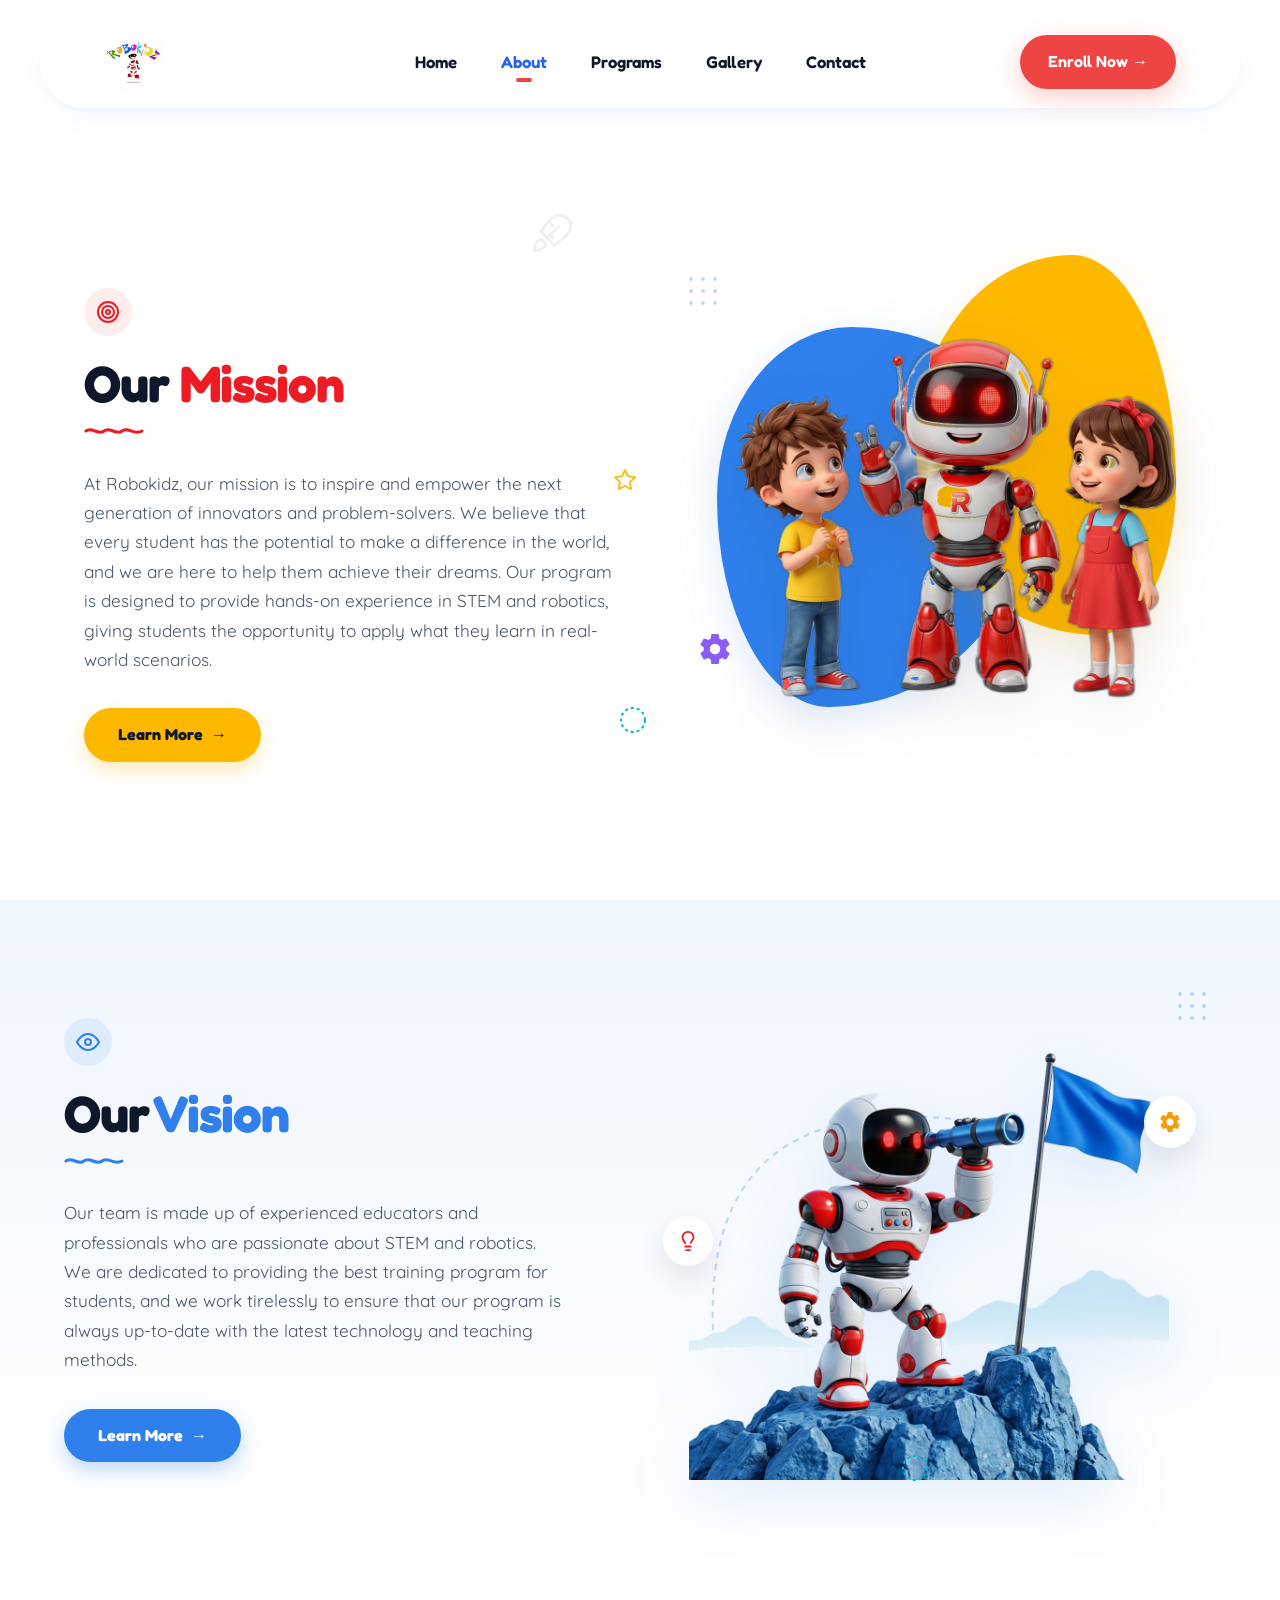
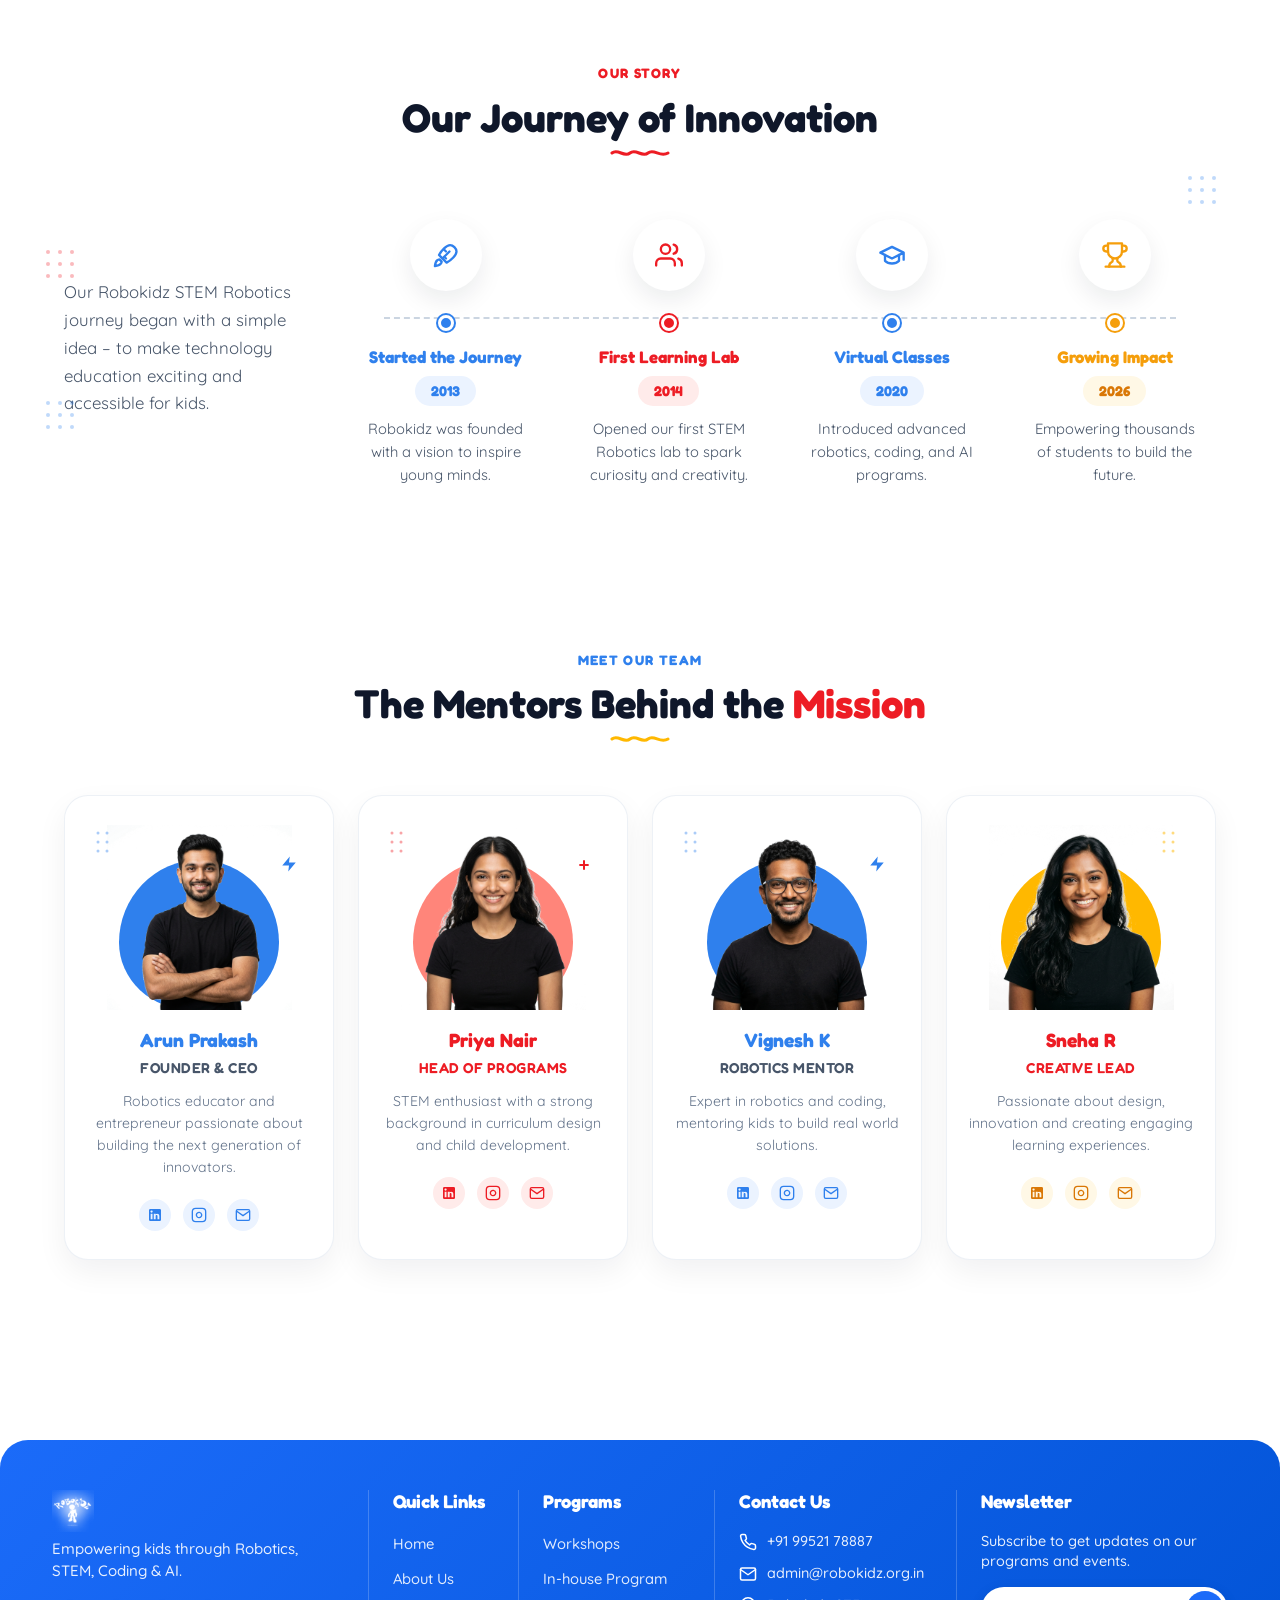
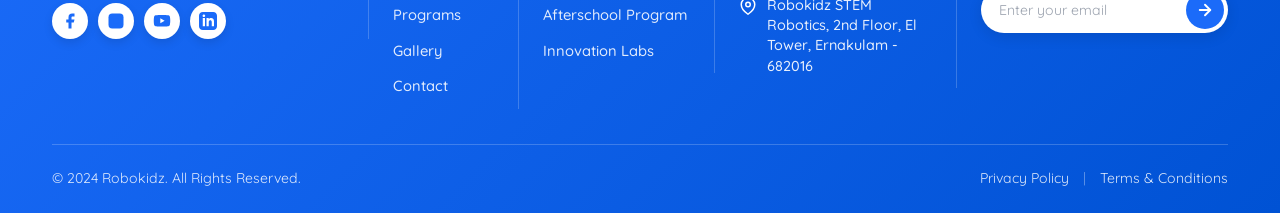
==== commit d22fc66b: "initial commit" ====
--- a/about.html
+++ b/about.html
@@ -1,20 +1,25 @@
 <!DOCTYPE html>
 <html lang="en">
+
 <head>
     <meta charset="UTF-8">
     <meta name="viewport" content="width=device-width, initial-scale=1.0">
     <title>About Us | RoboKidz STEM Education</title>
-    <meta name="description" content="At Robokidz, our mission is to inspire and empower the next generation of innovators and problem-solvers through hands-on STEM and robotics education.">
-    <link rel="icon" type="image/svg+xml" href="data:image/svg+xml,<svg xmlns='http://www.w3.org/2000/svg' viewBox='0 0 100 100'><rect width='100' height='100' rx='20' fill='%232F80ED'/><circle cx='50' cy='50' r='20' fill='white'/></svg>">
+    <meta name="description"
+        content="At Robokidz, our mission is to inspire and empower the next generation of innovators and problem-solvers through hands-on STEM and robotics education.">
+    <link rel="icon" type="image/svg+xml"
+        href="data:image/svg+xml,<svg xmlns='http://www.w3.org/2000/svg' viewBox='0 0 100 100'><rect width='100' height='100' rx='20' fill='%232F80ED'/><circle cx='50' cy='50' r='20' fill='white'/></svg>">
     <!-- Main Stylesheet -->
     <link rel="stylesheet" href="css/style.css?v=2.0">
     <link rel="stylesheet" href="css/mobile.css?v=2.0">
 </head>
+
 <body>
 
     <!-- Floating Background Elements -->
     <svg class="decoration-shape decoration-gear-blue" viewBox="0 0 100 100">
-        <path d="M50 35c-8.3 0-15 6.7-15 15s6.7 15 15 15 15-6.7 15-15-6.7-15-15-15zm0 25c-5.5 0-10-4.5-10-10s4.5-10 10-10 10 4.5 10 10-4.5 10-10 10zm8.3-33l2.9-6.9c.3-.8-.1-1.7-.9-2l-5.8-2.4c-.8-.3-1.7.1-2 .9l-2.9 6.9c-2.4-.4-4.8-.4-7.2 0l-2.9-6.9c-.3-.8-1.2-1.2-2-.9L24.6 9c-.8.3-1.2 1.2-.9 2l2.9 6.9c-1.8 1.6-3.3 3.6-4.4 5.9l-6.9-2.9c-.8-.3-1.7.1-2 .9l-2.4 5.8c-.3.8.1 1.7.9 2l6.9 2.9c-.4 2.4-.4 4.8 0 7.2l-6.9 2.9c-.8.3-1.2 1.2-.9 2l2.4 5.8c.3.8 1.2 1.2 2 .9l6.9-2.9c1.1 2.3 2.6 4.3 4.4 5.9l-2.9 6.9c-.3.8.1 1.7.9 2l5.8 2.4c.8.3 1.7-.1 2-.9l2.9-6.9c2.4.4 4.8.4 7.2 0l2.9 6.9c.3.8 1.2 1.2 2 .9l5.8-2.4c.8-.3 1.2-1.2.9-2l-2.9-6.9c1.8-1.6 3.3-3.6 4.4-5.9l6.9 2.9c.8.3 1.7-.1 2-.9l2.4-5.8c.3-.8-.1-1.7-.9-2l-6.9-2.9c.4-2.4.4-4.8 0-7.2l6.9-2.9c.8-.3 1.2-1.2.9-2l-2.4-5.8c-.3-.8-1.2-1.2-2-.9l-6.9 2.9c-1.1-2.3-2.6-4.3-4.4-5.9z"/>
+        <path
+            d="M50 35c-8.3 0-15 6.7-15 15s6.7 15 15 15 15-6.7 15-15-6.7-15-15-15zm0 25c-5.5 0-10-4.5-10-10s4.5-10 10-10 10 4.5 10 10-4.5 10-10 10zm8.3-33l2.9-6.9c.3-.8-.1-1.7-.9-2l-5.8-2.4c-.8-.3-1.7.1-2 .9l-2.9 6.9c-2.4-.4-4.8-.4-7.2 0l-2.9-6.9c-.3-.8-1.2-1.2-2-.9L24.6 9c-.8.3-1.2 1.2-.9 2l2.9 6.9c-1.8 1.6-3.3 3.6-4.4 5.9l-6.9-2.9c-.8-.3-1.7.1-2 .9l-2.4 5.8c-.3.8.1 1.7.9 2l6.9 2.9c-.4 2.4-.4 4.8 0 7.2l-6.9 2.9c-.8.3-1.2 1.2-.9 2l2.4 5.8c.3.8 1.2 1.2 2 .9l6.9-2.9c1.1 2.3 2.6 4.3 4.4 5.9l-2.9 6.9c-.3.8.1 1.7.9 2l5.8 2.4c.8.3 1.7-.1 2-.9l2.9-6.9c2.4.4 4.8.4 7.2 0l2.9 6.9c.3.8 1.2 1.2 2 .9l5.8-2.4c.8-.3 1.2-1.2.9-2l-2.9-6.9c1.8-1.6 3.3-3.6 4.4-5.9l6.9 2.9c.8.3 1.7-.1 2-.9l2.4-5.8c.3-.8-.1-1.7-.9-2l-6.9-2.9c.4-2.4.4-4.8 0-7.2l6.9-2.9c.8-.3 1.2-1.2.9-2l-2.4-5.8c-.3-.8-1.2-1.2-2-.9l-6.9 2.9c-1.1-2.3-2.6-4.3-4.4-5.9z" />
     </svg>
     <div class="decoration-shape decoration-circle-blue"></div>
 
@@ -24,13 +29,13 @@
             <a href="index.html" class="logo">
                 <img src="assets/logo.avif" alt="RoboKidz Logo">
             </a>
-            
+
             <button class="mobile-toggle" aria-label="Toggle Navigation">
                 <span></span>
                 <span></span>
                 <span></span>
             </button>
-            
+
             <ul class="nav-menu">
                 <li><a href="index.html" class="nav-link">Home</a></li>
                 <li><a href="about.html" class="nav-link active">About</a></li>
@@ -39,14 +44,14 @@
                 <li><a href="contact.html" class="nav-link">Contact</a></li>
                 <li class="nav-btn-mobile"><a href="contact.html" class="btn btn-red">Enroll Now &rarr;</a></li>
             </ul>
-            
+
             <a href="contact.html" class="btn btn-red header-btn">Enroll Now &rarr;</a>
         </div>
     </header>
 
     <!-- Main About Page Body (Pixel Perfect Match to Reference) -->
     <main class="about-page-main">
-        
+
         <!-- Hero / Our Mission Section -->
         <section class="about-mission-section">
             <div class="container">
@@ -56,34 +61,41 @@
                     <div class="mission-content-wrapper">
                         <!-- Floating Background Elements in Hero Right -->
                         <div class="floating-deco rocket-outline">
-                            <svg width="48" height="48" viewBox="0 0 24 24" fill="none" stroke="#D1D5DB" stroke-width="1.5" stroke-linecap="round" stroke-linejoin="round">
-                                <path d="M4.5 16.5c-1.5 1.26-2 5-2 5s3.74-.5 5-2c.71-.71.79-1.81.79-1.81l-1.98-1.98s-1.1.08-1.81.79z"/>
-                                <path d="M15 9l-6 6"/>
-                                <path d="M9 15l-1.5-1.5"/>
-                                <path d="M10.5 13.5L12 15"/>
-                                <path d="M12 9l-1.5-1.5"/>
-                                <path d="M15.5 3.5c-3 0-7.5 4.5-9.5 8.5l6.5 6.5c4-2 8.5-6.5 8.5-9.5 0-2.5-3-5.5-5.5-5.5z"/>
+                            <svg width="48" height="48" viewBox="0 0 24 24" fill="none" stroke="#D1D5DB"
+                                stroke-width="1.5" stroke-linecap="round" stroke-linejoin="round">
+                                <path
+                                    d="M4.5 16.5c-1.5 1.26-2 5-2 5s3.74-.5 5-2c.71-.71.79-1.81.79-1.81l-1.98-1.98s-1.1.08-1.81.79z" />
+                                <path d="M15 9l-6 6" />
+                                <path d="M9 15l-1.5-1.5" />
+                                <path d="M10.5 13.5L12 15" />
+                                <path d="M12 9l-1.5-1.5" />
+                                <path
+                                    d="M15.5 3.5c-3 0-7.5 4.5-9.5 8.5l6.5 6.5c4-2 8.5-6.5 8.5-9.5 0-2.5-3-5.5-5.5-5.5z" />
                             </svg>
                         </div>
 
                         <div class="floating-deco star-yellow">
-                            <svg width="24" height="24" viewBox="0 0 24 24" fill="none" stroke="#FBBF24" stroke-width="2" stroke-linecap="round" stroke-linejoin="round">
-                                <polygon points="12 2 15.09 8.26 22 9.27 17 14.14 18.18 21.02 12 17.77 5.82 21.02 7 14.14 2 9.27 8.91 8.26 12 2"/>
+                            <svg width="24" height="24" viewBox="0 0 24 24" fill="none" stroke="#FBBF24"
+                                stroke-width="2" stroke-linecap="round" stroke-linejoin="round">
+                                <polygon
+                                    points="12 2 15.09 8.26 22 9.27 17 14.14 18.18 21.02 12 17.77 5.82 21.02 7 14.14 2 9.27 8.91 8.26 12 2" />
                             </svg>
                         </div>
 
                         <div class="floating-deco circle-dashed-cyan">
                             <svg width="28" height="28" viewBox="0 0 28 28" fill="none">
-                                <circle cx="14" cy="14" r="12" stroke="#06B6D4" stroke-width="2" stroke-dasharray="3 3"/>
+                                <circle cx="14" cy="14" r="12" stroke="#06B6D4" stroke-width="2"
+                                    stroke-dasharray="3 3" />
                             </svg>
                         </div>
 
                         <!-- Target Badge Icon -->
                         <div class="badge-icon badge-pink-red">
-                            <svg width="24" height="24" viewBox="0 0 24 24" fill="none" stroke="#ED1C24" stroke-width="2" stroke-linecap="round" stroke-linejoin="round">
-                                <circle cx="12" cy="12" r="10"/>
-                                <circle cx="12" cy="12" r="6"/>
-                                <circle cx="12" cy="12" r="2"/>
+                            <svg width="24" height="24" viewBox="0 0 24 24" fill="none" stroke="#ED1C24"
+                                stroke-width="2" stroke-linecap="round" stroke-linejoin="round">
+                                <circle cx="12" cy="12" r="10" />
+                                <circle cx="12" cy="12" r="6" />
+                                <circle cx="12" cy="12" r="2" />
                             </svg>
                         </div>
 
@@ -95,13 +107,18 @@
                         <!-- Red Wavy Underline -->
                         <div class="squiggle-underline squiggle-red">
                             <svg width="60" height="12" viewBox="0 0 60 12" fill="none">
-                                <path d="M2 6C8 1 14 11 20 6C26 1 32 11 38 6C44 1 50 11 58 6" stroke="#ED1C24" stroke-width="3" stroke-linecap="round"/>
+                                <path d="M2 6C8 1 14 11 20 6C26 1 32 11 38 6C44 1 50 11 58 6" stroke="#ED1C24"
+                                    stroke-width="3" stroke-linecap="round" />
                             </svg>
                         </div>
 
                         <!-- Paragraph -->
                         <p class="mission-text">
-                            At Robokidz, our mission is to inspire and empower the next generation of innovators and problem-solvers. We believe that every student has the potential to make a difference in the world, and we are here to help them achieve their dreams. Our program is designed to provide hands-on experience in STEM and robotics, giving students the opportunity to apply what they learn in real-world scenarios.
+                            At Robokidz, our mission is to inspire and empower the next generation of innovators and
+                            problem-solvers. We believe that every student has the potential to make a difference in the
+                            world, and we are here to help them achieve their dreams. Our program is designed to provide
+                            hands-on experience in STEM and robotics, giving students the opportunity to apply what they
+                            learn in real-world scenarios.
                         </p>
 
                         <!-- CTA Button -->
@@ -119,28 +136,30 @@
                         <div class="blob-shape blob-orange"></div>
 
                         <!-- Main 3D Robot & Children Image -->
-                        <img src="assets/robot-children.png" alt="RoboKidz Robot with Happy Children" class="mission-robot-img">
+                        <img src="assets/robot-children.png" alt="RoboKidz Robot with Happy Children"
+                            class="mission-robot-img">
 
                         <!-- Floating Decorative SVG Elements -->
                         <!-- 1. Dotted pattern top-left -->
                         <div class="floating-deco dot-grid-hero">
                             <svg width="40" height="40" viewBox="0 0 40 40" fill="none">
-                                <circle cx="4" cy="4" r="2" fill="#2F80ED" opacity="0.3"/>
-                                <circle cx="16" cy="4" r="2" fill="#2F80ED" opacity="0.3"/>
-                                <circle cx="28" cy="4" r="2" fill="#2F80ED" opacity="0.3"/>
-                                <circle cx="4" cy="16" r="2" fill="#2F80ED" opacity="0.3"/>
-                                <circle cx="16" cy="16" r="2" fill="#2F80ED" opacity="0.3"/>
-                                <circle cx="28" cy="16" r="2" fill="#2F80ED" opacity="0.3"/>
-                                <circle cx="4" cy="28" r="2" fill="#2F80ED" opacity="0.3"/>
-                                <circle cx="16" cy="28" r="2" fill="#2F80ED" opacity="0.3"/>
-                                <circle cx="28" cy="28" r="2" fill="#2F80ED" opacity="0.3"/>
+                                <circle cx="4" cy="4" r="2" fill="#2F80ED" opacity="0.3" />
+                                <circle cx="16" cy="4" r="2" fill="#2F80ED" opacity="0.3" />
+                                <circle cx="28" cy="4" r="2" fill="#2F80ED" opacity="0.3" />
+                                <circle cx="4" cy="16" r="2" fill="#2F80ED" opacity="0.3" />
+                                <circle cx="16" cy="16" r="2" fill="#2F80ED" opacity="0.3" />
+                                <circle cx="28" cy="16" r="2" fill="#2F80ED" opacity="0.3" />
+                                <circle cx="4" cy="28" r="2" fill="#2F80ED" opacity="0.3" />
+                                <circle cx="16" cy="28" r="2" fill="#2F80ED" opacity="0.3" />
+                                <circle cx="28" cy="28" r="2" fill="#2F80ED" opacity="0.3" />
                             </svg>
                         </div>
 
                         <!-- 2. Purple Gear Icon bottom-left -->
                         <div class="floating-deco gear-purple">
                             <svg width="36" height="36" viewBox="0 0 24 24" fill="#8B5CF6">
-                                <path d="M12 15.5A3.5 3.5 0 0 1 8.5 12 3.5 3.5 0 0 1 12 8.5a3.5 3.5 0 0 1 3.5 3.5 3.5 3.5 0 0 1-3.5 3.5m7.43-2.53c.04-.32.07-.64.07-.97 0-.33-.03-.66-.07-1l2.11-1.63c.19-.15.24-.42.12-.64l-2-3.46c-.12-.22-.39-.31-.61-.22l-2.49 1c-.52-.39-1.06-.73-1.69-.98l-.37-2.65A.506.506 0 0 0 14 2h-4c-.25 0-.46.18-.5.42l-.37 2.65c-.63.25-1.17.59-1.69.98l-2.49-1c-.22-.09-.49 0-.61.22l-2 3.46c-.13.22-.07.49.12.64l2.11 1.63c-.04.34-.07.67-.07 1 0 .33.03.65.07.97l-2.11 1.66c-.19.15-.25.42-.12.64l2 3.46c.12.22.39.3.61.22l2.49-1c.52.4 1.06.74 1.69.99l.37 2.65c.04.24.25.42.5.42h4c.25 0 .46-.18.5-.42l.37-2.65c.63-.26 1.17-.59 1.69-.99l2.49 1c.22.08.49 0 .61-.22l2-3.46c.12-.22.07-.49-.12-.64l-2.11-1.66z"/>
+                                <path
+                                    d="M12 15.5A3.5 3.5 0 0 1 8.5 12 3.5 3.5 0 0 1 12 8.5a3.5 3.5 0 0 1 3.5 3.5 3.5 3.5 0 0 1-3.5 3.5m7.43-2.53c.04-.32.07-.64.07-.97 0-.33-.03-.66-.07-1l2.11-1.63c.19-.15.24-.42.12-.64l-2-3.46c-.12-.22-.39-.31-.61-.22l-2.49 1c-.52-.39-1.06-.73-1.69-.98l-.37-2.65A.506.506 0 0 0 14 2h-4c-.25 0-.46.18-.5.42l-.37 2.65c-.63.25-1.17.59-1.69.98l-2.49-1c-.22-.09-.49 0-.61.22l-2 3.46c-.13.22-.07.49.12.64l2.11 1.63c-.04.34-.07.67-.07 1 0 .33.03.65.07.97l-2.11 1.66c-.19.15-.25.42-.12.64l2 3.46c.12.22.39.3.61.22l2.49-1c.52.4 1.06.74 1.69.99l.37 2.65c.04.24.25.42.5.42h4c.25 0 .46-.18.5-.42l.37-2.65c.63-.26 1.17-.59 1.69-.99l2.49 1c.22.08.49 0 .61-.22l2-3.46c.12-.22.07-.49-.12-.64l-2.11-1.66z" />
                             </svg>
                         </div>
                     </div>
@@ -156,9 +175,10 @@
                     <div class="vision-content-wrapper">
                         <!-- Eye Badge Icon -->
                         <div class="badge-icon badge-light-blue">
-                            <svg width="24" height="24" viewBox="0 0 24 24" fill="none" stroke="#2F80ED" stroke-width="2" stroke-linecap="round" stroke-linejoin="round">
-                                <path d="M1 12s4-8 11-8 11 8 11 8-4 8-11 8-11-8-11-8z"/>
-                                <circle cx="12" cy="12" r="3"/>
+                            <svg width="24" height="24" viewBox="0 0 24 24" fill="none" stroke="#2F80ED"
+                                stroke-width="2" stroke-linecap="round" stroke-linejoin="round">
+                                <path d="M1 12s4-8 11-8 11 8 11 8-4 8-11 8-11-8-11-8z" />
+                                <circle cx="12" cy="12" r="3" />
                             </svg>
                         </div>
 
@@ -170,13 +190,17 @@
                         <!-- Blue Wavy Underline -->
                         <div class="squiggle-underline squiggle-blue">
                             <svg width="60" height="12" viewBox="0 0 60 12" fill="none">
-                                <path d="M2 6C8 1 14 11 20 6C26 1 32 11 38 6C44 1 50 11 58 6" stroke="#2F80ED" stroke-width="3" stroke-linecap="round"/>
+                                <path d="M2 6C8 1 14 11 20 6C26 1 32 11 38 6C44 1 50 11 58 6" stroke="#2F80ED"
+                                    stroke-width="3" stroke-linecap="round" />
                             </svg>
                         </div>
 
                         <!-- Paragraph -->
                         <p class="vision-text">
-                            Our team is made up of experienced educators and professionals who are passionate about STEM and robotics. We are dedicated to providing the best training program for students, and we work tirelessly to ensure that our program is always up-to-date with the latest technology and teaching methods.
+                            Our team is made up of experienced educators and professionals who are passionate about STEM
+                            and robotics. We are dedicated to providing the best training program for students, and we
+                            work tirelessly to ensure that our program is always up-to-date with the latest technology
+                            and teaching methods.
                         </p>
 
                         <!-- CTA Button -->
@@ -192,17 +216,20 @@
                         <!-- Dotted Curved Path Background -->
                         <div class="curved-dotted-path">
                             <svg width="340" height="340" viewBox="0 0 340 340" fill="none">
-                                <path d="M 30,280 Q 20,40 280,70" stroke="#2F80ED" stroke-width="2" stroke-dasharray="6 6" opacity="0.3"/>
+                                <path d="M 30,280 Q 20,40 280,70" stroke="#2F80ED" stroke-width="2"
+                                    stroke-dasharray="6 6" opacity="0.3" />
                             </svg>
                         </div>
 
                         <!-- Floating Badge 1: Red Lightbulb Badge -->
                         <div class="floating-badge badge-bulb">
                             <div class="badge-inner">
-                                <svg width="22" height="22" viewBox="0 0 24 24" fill="none" stroke="#ED1C24" stroke-width="2" stroke-linecap="round" stroke-linejoin="round">
-                                    <path d="M9 18h6"/>
-                                    <path d="M10 22h4"/>
-                                    <path d="M15.09 14c.18-.98.65-1.74 1.41-2.5A4.65 4.65 0 0 0 18 8 6 6 0 0 0 6 8c0 1.55.59 2.94 1.5 4 .76.76 1.23 1.52 1.41 2.5"/>
+                                <svg width="22" height="22" viewBox="0 0 24 24" fill="none" stroke="#ED1C24"
+                                    stroke-width="2" stroke-linecap="round" stroke-linejoin="round">
+                                    <path d="M9 18h6" />
+                                    <path d="M10 22h4" />
+                                    <path
+                                        d="M15.09 14c.18-.98.65-1.74 1.41-2.5A4.65 4.65 0 0 0 18 8 6 6 0 0 0 6 8c0 1.55.59 2.94 1.5 4 .76.76 1.23 1.52 1.41 2.5" />
                                 </svg>
                             </div>
                         </div>
@@ -211,33 +238,36 @@
                         <div class="floating-badge badge-gear">
                             <div class="badge-inner">
                                 <svg width="24" height="24" viewBox="0 0 24 24" fill="#F59E0B">
-                                    <path d="M12 15.5A3.5 3.5 0 0 1 8.5 12 3.5 3.5 0 0 1 12 8.5a3.5 3.5 0 0 1 3.5 3.5 3.5 3.5 0 0 1-3.5 3.5m7.43-2.53c.04-.32.07-.64.07-.97 0-.33-.03-.66-.07-1l2.11-1.63c.19-.15.24-.42.12-.64l-2-3.46c-.12-.22-.39-.31-.61-.22l-2.49 1c-.52-.39-1.06-.73-1.69-.98l-.37-2.65A.506.506 0 0 0 14 2h-4c-.25 0-.46.18-.5.42l-.37 2.65c-.63.25-1.17.59-1.69.98l-2.49-1c-.22-.09-.49 0-.61.22l-2 3.46c-.13.22-.07.49.12.64l2.11 1.63c-.04.34-.07.67-.07 1 0 .33.03.65.07.97l-2.11 1.66c-.19.15-.25.42-.12.64l2 3.46c.12.22.39.3.61.22l2.49-1c.52.4 1.06.74 1.69.99l.37 2.65c.04.24.25.42.5.42h4c.25 0 .46-.18.5-.42l.37-2.65c.63-.26 1.17-.59 1.69-.99l2.49 1c.22.08.49 0 .61-.22l2-3.46c.12-.22.07-.49-.12-.64l-2.11-1.66z"/>
+                                    <path
+                                        d="M12 15.5A3.5 3.5 0 0 1 8.5 12 3.5 3.5 0 0 1 12 8.5a3.5 3.5 0 0 1 3.5 3.5 3.5 3.5 0 0 1-3.5 3.5m7.43-2.53c.04-.32.07-.64.07-.97 0-.33-.03-.66-.07-1l2.11-1.63c.19-.15.24-.42.12-.64l-2-3.46c-.12-.22-.39-.31-.61-.22l-2.49 1c-.52-.39-1.06-.73-1.69-.98l-.37-2.65A.506.506 0 0 0 14 2h-4c-.25 0-.46.18-.5.42l-.37 2.65c-.63.25-1.17.59-1.69.98l-2.49-1c-.22-.09-.49 0-.61.22l-2 3.46c-.13.22-.07.49.12.64l2.11 1.63c-.04.34-.07.67-.07 1 0 .33.03.65.07.97l-2.11 1.66c-.19.15-.25.42-.12.64l2 3.46c.12.22.39.3.61.22l2.49-1c.52.4 1.06.74 1.69.99l.37 2.65c.04.24.25.42.5.42h4c.25 0 .46-.18.5-.42l.37-2.65c.63-.26 1.17-.59 1.69-.99l2.49 1c.22.08.49 0 .61-.22l2-3.46c.12-.22.07-.49-.12-.64l-2.11-1.66z" />
                                 </svg>
                             </div>
                         </div>
 
                         <!-- 3D Vision Robot Image -->
-                        <img src="assets/vision-robot-telescope.png" alt="RoboKidz Robot on Mountain Peak with Telescope" class="vision-robot-img">
+                        <img src="assets/vision-robot-telescope.png"
+                            alt="RoboKidz Robot on Mountain Peak with Telescope" class="vision-robot-img">
 
                         <!-- Top-Right Dot Grid -->
                         <div class="floating-deco dot-grid-vision">
                             <svg width="40" height="40" viewBox="0 0 40 40" fill="none">
-                                <circle cx="4" cy="4" r="2" fill="#2F80ED" opacity="0.3"/>
-                                <circle cx="16" cy="4" r="2" fill="#2F80ED" opacity="0.3"/>
-                                <circle cx="28" cy="4" r="2" fill="#2F80ED" opacity="0.3"/>
-                                <circle cx="4" cy="16" r="2" fill="#2F80ED" opacity="0.3"/>
-                                <circle cx="16" cy="16" r="2" fill="#2F80ED" opacity="0.3"/>
-                                <circle cx="28" cy="16" r="2" fill="#2F80ED" opacity="0.3"/>
-                                <circle cx="4" cy="28" r="2" fill="#2F80ED" opacity="0.3"/>
-                                <circle cx="16" cy="28" r="2" fill="#2F80ED" opacity="0.3"/>
-                                <circle cx="28" cy="28" r="2" fill="#2F80ED" opacity="0.3"/>
+                                <circle cx="4" cy="4" r="2" fill="#2F80ED" opacity="0.3" />
+                                <circle cx="16" cy="4" r="2" fill="#2F80ED" opacity="0.3" />
+                                <circle cx="28" cy="4" r="2" fill="#2F80ED" opacity="0.3" />
+                                <circle cx="4" cy="16" r="2" fill="#2F80ED" opacity="0.3" />
+                                <circle cx="16" cy="16" r="2" fill="#2F80ED" opacity="0.3" />
+                                <circle cx="28" cy="16" r="2" fill="#2F80ED" opacity="0.3" />
+                                <circle cx="4" cy="28" r="2" fill="#2F80ED" opacity="0.3" />
+                                <circle cx="16" cy="28" r="2" fill="#2F80ED" opacity="0.3" />
+                                <circle cx="28" cy="28" r="2" fill="#2F80ED" opacity="0.3" />
                             </svg>
                         </div>
 
                         <!-- Bottom-Center Cyan Circular Deco -->
                         <div class="floating-deco cyan-dots-bottom">
                             <svg width="28" height="28" viewBox="0 0 28 28" fill="none">
-                                <circle cx="14" cy="14" r="12" stroke="#06B6D4" stroke-width="2" stroke-dasharray="3 3"/>
+                                <circle cx="14" cy="14" r="12" stroke="#06B6D4" stroke-width="2"
+                                    stroke-dasharray="3 3" />
                             </svg>
                         </div>
                     </div>
@@ -254,7 +284,8 @@
                     <h2 class="section-main-title">Our Journey of Innovation</h2>
                     <div class="squiggle-underline squiggle-red center-squiggle">
                         <svg width="60" height="12" viewBox="0 0 60 12" fill="none">
-                            <path d="M2 6C8 1 14 11 20 6C26 1 32 11 38 6C44 1 50 11 58 6" stroke="#ED1C24" stroke-width="3" stroke-linecap="round"/>
+                            <path d="M2 6C8 1 14 11 20 6C26 1 32 11 38 6C44 1 50 11 58 6" stroke="#ED1C24"
+                                stroke-width="3" stroke-linecap="round" />
                         </svg>
                     </div>
                 </div>
@@ -265,34 +296,35 @@
                         <!-- Floating Dot Grid Top Left -->
                         <div class="floating-deco dot-grid-story-red">
                             <svg width="40" height="40" viewBox="0 0 40 40" fill="none">
-                                <circle cx="4" cy="4" r="2" fill="#ED1C24" opacity="0.3"/>
-                                <circle cx="16" cy="4" r="2" fill="#ED1C24" opacity="0.3"/>
-                                <circle cx="28" cy="4" r="2" fill="#ED1C24" opacity="0.3"/>
-                                <circle cx="4" cy="16" r="2" fill="#ED1C24" opacity="0.3"/>
-                                <circle cx="16" cy="16" r="2" fill="#ED1C24" opacity="0.3"/>
-                                <circle cx="28" cy="16" r="2" fill="#ED1C24" opacity="0.3"/>
-                                <circle cx="4" cy="28" r="2" fill="#ED1C24" opacity="0.3"/>
-                                <circle cx="16" cy="28" r="2" fill="#ED1C24" opacity="0.3"/>
-                                <circle cx="28" cy="28" r="2" fill="#ED1C24" opacity="0.3"/>
-                            </svg>
-                        </div>
-                        
+                                <circle cx="4" cy="4" r="2" fill="#ED1C24" opacity="0.3" />
+                                <circle cx="16" cy="4" r="2" fill="#ED1C24" opacity="0.3" />
+                                <circle cx="28" cy="4" r="2" fill="#ED1C24" opacity="0.3" />
+                                <circle cx="4" cy="16" r="2" fill="#ED1C24" opacity="0.3" />
+                                <circle cx="16" cy="16" r="2" fill="#ED1C24" opacity="0.3" />
+                                <circle cx="28" cy="16" r="2" fill="#ED1C24" opacity="0.3" />
+                                <circle cx="4" cy="28" r="2" fill="#ED1C24" opacity="0.3" />
+                                <circle cx="16" cy="28" r="2" fill="#ED1C24" opacity="0.3" />
+                                <circle cx="28" cy="28" r="2" fill="#ED1C24" opacity="0.3" />
+                            </svg>
+                        </div>
+
                         <p class="story-intro-text">
-                            Our Robokidz STEM Robotics journey began with a simple idea – to make technology education exciting and accessible for kids.
+                            Our Robokidz STEM Robotics journey began with a simple idea – to make technology education
+                            exciting and accessible for kids.
                         </p>
 
                         <!-- Floating Dot Grid Bottom Left -->
                         <div class="floating-deco dot-grid-story-blue">
                             <svg width="40" height="40" viewBox="0 0 40 40" fill="none">
-                                <circle cx="4" cy="4" r="2" fill="#2F80ED" opacity="0.3"/>
-                                <circle cx="16" cy="4" r="2" fill="#2F80ED" opacity="0.3"/>
-                                <circle cx="28" cy="4" r="2" fill="#2F80ED" opacity="0.3"/>
-                                <circle cx="4" cy="16" r="2" fill="#2F80ED" opacity="0.3"/>
-                                <circle cx="16" cy="16" r="2" fill="#2F80ED" opacity="0.3"/>
-                                <circle cx="28" cy="16" r="2" fill="#2F80ED" opacity="0.3"/>
-                                <circle cx="4" cy="28" r="2" fill="#2F80ED" opacity="0.3"/>
-                                <circle cx="16" cy="28" r="2" fill="#2F80ED" opacity="0.3"/>
-                                <circle cx="28" cy="28" r="2" fill="#2F80ED" opacity="0.3"/>
+                                <circle cx="4" cy="4" r="2" fill="#2F80ED" opacity="0.3" />
+                                <circle cx="16" cy="4" r="2" fill="#2F80ED" opacity="0.3" />
+                                <circle cx="28" cy="4" r="2" fill="#2F80ED" opacity="0.3" />
+                                <circle cx="4" cy="16" r="2" fill="#2F80ED" opacity="0.3" />
+                                <circle cx="16" cy="16" r="2" fill="#2F80ED" opacity="0.3" />
+                                <circle cx="28" cy="16" r="2" fill="#2F80ED" opacity="0.3" />
+                                <circle cx="4" cy="28" r="2" fill="#2F80ED" opacity="0.3" />
+                                <circle cx="16" cy="28" r="2" fill="#2F80ED" opacity="0.3" />
+                                <circle cx="28" cy="28" r="2" fill="#2F80ED" opacity="0.3" />
                             </svg>
                         </div>
                     </div>
@@ -302,15 +334,15 @@
                         <!-- Top Floating Dot Grid -->
                         <div class="floating-deco dot-grid-story-topright">
                             <svg width="40" height="40" viewBox="0 0 40 40" fill="none">
-                                <circle cx="4" cy="4" r="2" fill="#2F80ED" opacity="0.3"/>
-                                <circle cx="16" cy="4" r="2" fill="#2F80ED" opacity="0.3"/>
-                                <circle cx="28" cy="4" r="2" fill="#2F80ED" opacity="0.3"/>
-                                <circle cx="4" cy="16" r="2" fill="#2F80ED" opacity="0.3"/>
-                                <circle cx="16" cy="16" r="2" fill="#2F80ED" opacity="0.3"/>
-                                <circle cx="28" cy="16" r="2" fill="#2F80ED" opacity="0.3"/>
-                                <circle cx="4" cy="28" r="2" fill="#2F80ED" opacity="0.3"/>
-                                <circle cx="16" cy="28" r="2" fill="#2F80ED" opacity="0.3"/>
-                                <circle cx="28" cy="28" r="2" fill="#2F80ED" opacity="0.3"/>
+                                <circle cx="4" cy="4" r="2" fill="#2F80ED" opacity="0.3" />
+                                <circle cx="16" cy="4" r="2" fill="#2F80ED" opacity="0.3" />
+                                <circle cx="28" cy="4" r="2" fill="#2F80ED" opacity="0.3" />
+                                <circle cx="4" cy="16" r="2" fill="#2F80ED" opacity="0.3" />
+                                <circle cx="16" cy="16" r="2" fill="#2F80ED" opacity="0.3" />
+                                <circle cx="28" cy="16" r="2" fill="#2F80ED" opacity="0.3" />
+                                <circle cx="4" cy="28" r="2" fill="#2F80ED" opacity="0.3" />
+                                <circle cx="16" cy="28" r="2" fill="#2F80ED" opacity="0.3" />
+                                <circle cx="28" cy="28" r="2" fill="#2F80ED" opacity="0.3" />
                             </svg>
                         </div>
 
@@ -322,13 +354,16 @@
                             <!-- Milestone 1 -->
                             <div class="timeline-item item-blue">
                                 <div class="timeline-icon-badge">
-                                    <svg width="28" height="28" viewBox="0 0 24 24" fill="none" stroke="#2F80ED" stroke-width="2" stroke-linecap="round" stroke-linejoin="round">
-                                        <path d="M4.5 16.5c-1.5 1.26-2 5-2 5s3.74-.5 5-2c.71-.71.79-1.81.79-1.81l-1.98-1.98s-1.1.08-1.81.79z"/>
-                                        <path d="M15 9l-6 6"/>
-                                        <path d="M9 15l-1.5-1.5"/>
-                                        <path d="M10.5 13.5L12 15"/>
-                                        <path d="M12 9l-1.5-1.5"/>
-                                        <path d="M15.5 3.5c-3 0-7.5 4.5-9.5 8.5l6.5 6.5c4-2 8.5-6.5 8.5-9.5 0-2.5-3-5.5-5.5-5.5z"/>
+                                    <svg width="28" height="28" viewBox="0 0 24 24" fill="none" stroke="#2F80ED"
+                                        stroke-width="2" stroke-linecap="round" stroke-linejoin="round">
+                                        <path
+                                            d="M4.5 16.5c-1.5 1.26-2 5-2 5s3.74-.5 5-2c.71-.71.79-1.81.79-1.81l-1.98-1.98s-1.1.08-1.81.79z" />
+                                        <path d="M15 9l-6 6" />
+                                        <path d="M9 15l-1.5-1.5" />
+                                        <path d="M10.5 13.5L12 15" />
+                                        <path d="M12 9l-1.5-1.5" />
+                                        <path
+                                            d="M15.5 3.5c-3 0-7.5 4.5-9.5 8.5l6.5 6.5c4-2 8.5-6.5 8.5-9.5 0-2.5-3-5.5-5.5-5.5z" />
                                     </svg>
                                 </div>
                                 <div class="timeline-node node-blue"></div>
@@ -340,29 +375,32 @@
                             <!-- Milestone 2 -->
                             <div class="timeline-item item-red">
                                 <div class="timeline-icon-badge">
-                                    <svg width="28" height="28" viewBox="0 0 24 24" fill="none" stroke="#ED1C24" stroke-width="2" stroke-linecap="round" stroke-linejoin="round">
-                                        <path d="M17 21v-2a4 4 0 0 0-4-4H5a4 4 0 0 0-4 4v2"/>
-                                        <circle cx="9" cy="7" r="4"/>
-                                        <path d="M23 21v-2a4 4 0 0 0-3-3.87"/>
-                                        <path d="M16 3.13a4 4 0 0 1 0 7.75"/>
+                                    <svg width="28" height="28" viewBox="0 0 24 24" fill="none" stroke="#ED1C24"
+                                        stroke-width="2" stroke-linecap="round" stroke-linejoin="round">
+                                        <path d="M17 21v-2a4 4 0 0 0-4-4H5a4 4 0 0 0-4 4v2" />
+                                        <circle cx="9" cy="7" r="4" />
+                                        <path d="M23 21v-2a4 4 0 0 0-3-3.87" />
+                                        <path d="M16 3.13a4 4 0 0 1 0 7.75" />
                                     </svg>
                                 </div>
                                 <div class="timeline-node node-red"></div>
                                 <h3 class="timeline-title title-red">First Learning Lab</h3>
                                 <span class="timeline-year-pill pill-red">2014</span>
-                                <p class="timeline-desc">Opened our first STEM Robotics lab to spark curiosity and creativity.</p>
+                                <p class="timeline-desc">Opened our first STEM Robotics lab to spark curiosity and
+                                    creativity.</p>
                             </div>
 
                             <!-- Milestone 3 -->
                             <div class="timeline-item item-blue">
                                 <div class="timeline-icon-badge">
-                                    <svg width="28" height="28" viewBox="0 0 24 24" fill="none" stroke="#2F80ED" stroke-width="2" stroke-linecap="round" stroke-linejoin="round">
-                                        <path d="M22 10v6M2 10l10-5 10 5-10 5z"/>
-                                        <path d="M6 12v5c3 3 9 3 12 0v-5"/>
+                                    <svg width="28" height="28" viewBox="0 0 24 24" fill="none" stroke="#2F80ED"
+                                        stroke-width="2" stroke-linecap="round" stroke-linejoin="round">
+                                        <path d="M22 10v6M2 10l10-5 10 5-10 5z" />
+                                        <path d="M6 12v5c3 3 9 3 12 0v-5" />
                                     </svg>
                                 </div>
                                 <div class="timeline-node node-blue"></div>
-                                <h3 class="timeline-title title-blue">Introduced Virtual Classes</h3>
+                                <h3 class="timeline-title title-blue">Virtual Classes</h3>
                                 <span class="timeline-year-pill pill-blue">2020</span>
                                 <p class="timeline-desc">Introduced advanced robotics, coding, and AI programs.</p>
                             </div>
@@ -370,13 +408,14 @@
                             <!-- Milestone 4 -->
                             <div class="timeline-item item-orange">
                                 <div class="timeline-icon-badge">
-                                    <svg width="28" height="28" viewBox="0 0 24 24" fill="none" stroke="#F59E0B" stroke-width="2" stroke-linecap="round" stroke-linejoin="round">
-                                        <path d="M6 9H4.5a2.5 2.5 0 0 1 0-5H6"/>
-                                        <path d="M18 9h1.5a2.5 2.5 0 0 0 0-5H18"/>
-                                        <path d="M4 22h16"/>
-                                        <path d="M10 14.66V17c0 .55-.47.98-.97 1.21C7.85 18.75 7 20.24 7 22"/>
-                                        <path d="M14 14.66V17c0 .55.47.98.97 1.21C16.15 18.75 17 20.24 17 22"/>
-                                        <path d="M18 2H6v7a6 6 0 0 0 12 0V2z"/>
+                                    <svg width="28" height="28" viewBox="0 0 24 24" fill="none" stroke="#F59E0B"
+                                        stroke-width="2" stroke-linecap="round" stroke-linejoin="round">
+                                        <path d="M6 9H4.5a2.5 2.5 0 0 1 0-5H6" />
+                                        <path d="M18 9h1.5a2.5 2.5 0 0 0 0-5H18" />
+                                        <path d="M4 22h16" />
+                                        <path d="M10 14.66V17c0 .55-.47.98-.97 1.21C7.85 18.75 7 20.24 7 22" />
+                                        <path d="M14 14.66V17c0 .55.47.98.97 1.21C16.15 18.75 17 20.24 17 22" />
+                                        <path d="M18 2H6v7a6 6 0 0 0 12 0V2z" />
                                     </svg>
                                 </div>
                                 <div class="timeline-node node-orange"></div>
@@ -399,7 +438,8 @@
                     <h2 class="section-main-title">The Mentors Behind the <span class="text-red">Mission</span></h2>
                     <div class="squiggle-underline squiggle-yellow center-squiggle">
                         <svg width="60" height="12" viewBox="0 0 60 12" fill="none">
-                            <path d="M2 6C8 1 14 11 20 6C26 1 32 11 38 6C44 1 50 11 58 6" stroke="#FFB800" stroke-width="3" stroke-linecap="round"/>
+                            <path d="M2 6C8 1 14 11 20 6C26 1 32 11 38 6C44 1 50 11 58 6" stroke="#FFB800"
+                                stroke-width="3" stroke-linecap="round" />
                         </svg>
                     </div>
                 </div>
@@ -411,21 +451,21 @@
                         <div class="team-card-media">
                             <!-- Background Blob -->
                             <div class="team-blob team-blob-blue"></div>
-                            
+
                             <!-- Floating Card Deco Icons -->
                             <div class="card-deco deco-dots-left">
                                 <svg width="24" height="24" viewBox="0 0 24 24" fill="none">
-                                    <circle cx="3" cy="3" r="1.5" fill="#2F80ED" opacity="0.4"/>
-                                    <circle cx="12" cy="3" r="1.5" fill="#2F80ED" opacity="0.4"/>
-                                    <circle cx="3" cy="12" r="1.5" fill="#2F80ED" opacity="0.4"/>
-                                    <circle cx="12" cy="12" r="1.5" fill="#2F80ED" opacity="0.4"/>
-                                    <circle cx="3" cy="21" r="1.5" fill="#2F80ED" opacity="0.4"/>
-                                    <circle cx="12" cy="21" r="1.5" fill="#2F80ED" opacity="0.4"/>
+                                    <circle cx="3" cy="3" r="1.5" fill="#2F80ED" opacity="0.4" />
+                                    <circle cx="12" cy="3" r="1.5" fill="#2F80ED" opacity="0.4" />
+                                    <circle cx="3" cy="12" r="1.5" fill="#2F80ED" opacity="0.4" />
+                                    <circle cx="12" cy="12" r="1.5" fill="#2F80ED" opacity="0.4" />
+                                    <circle cx="3" cy="21" r="1.5" fill="#2F80ED" opacity="0.4" />
+                                    <circle cx="12" cy="21" r="1.5" fill="#2F80ED" opacity="0.4" />
                                 </svg>
                             </div>
                             <div class="card-deco deco-bolt-right">
                                 <svg width="18" height="18" viewBox="0 0 24 24" fill="#2F80ED">
-                                    <polygon points="13 2 3 14 12 14 11 22 21 10 12 10 13 2"/>
+                                    <polygon points="13 2 3 14 12 14 11 22 21 10 12 10 13 2" />
                                 </svg>
                             </div>
 
@@ -436,26 +476,31 @@
                         <div class="team-card-content">
                             <h3 class="team-name name-blue">Arun Prakash</h3>
                             <span class="team-role">Founder & CEO</span>
-                            <p class="team-bio">Robotics educator and entrepreneur passionate about building the next generation of innovators.</p>
-                            
+                            <p class="team-bio">Robotics educator and entrepreneur passionate about building the next
+                                generation of innovators.</p>
+
                             <!-- Social Buttons -->
                             <div class="team-socials socials-blue">
                                 <a href="#" class="social-icon" aria-label="LinkedIn">
                                     <svg width="16" height="16" viewBox="0 0 24 24" fill="currentColor">
-                                        <path d="M19 3a2 2 0 0 1 2 2v14a2 2 0 0 1-2 2H5a2 2 0 0 1-2-2V5a2 2 0 0 1 2-2h14m-.5 15.5v-5.3a3.26 3.26 0 0 0-3.26-3.26c-.85 0-1.84.52-2.28 1.3v-1.11h-2.79v8.37h2.79v-4.93c0-.77.62-1.4 1.39-1.4a1.4 1.4 0 0 1 1.4 1.4v4.93h2.75M6.88 8.56a1.68 1.68 0 0 0 1.68-1.68c0-.93-.75-1.69-1.68-1.69a1.69 1.69 0 0 0-1.69 1.69c0 .93.76 1.68 1.69 1.68m1.39 9.94v-8.37H5.5v8.37h2.77z"/>
+                                        <path
+                                            d="M19 3a2 2 0 0 1 2 2v14a2 2 0 0 1-2 2H5a2 2 0 0 1-2-2V5a2 2 0 0 1 2-2h14m-.5 15.5v-5.3a3.26 3.26 0 0 0-3.26-3.26c-.85 0-1.84.52-2.28 1.3v-1.11h-2.79v8.37h2.79v-4.93c0-.77.62-1.4 1.39-1.4a1.4 1.4 0 0 1 1.4 1.4v4.93h2.75M6.88 8.56a1.68 1.68 0 0 0 1.68-1.68c0-.93-.75-1.69-1.68-1.69a1.69 1.69 0 0 0-1.69 1.69c0 .93.76 1.68 1.69 1.68m1.39 9.94v-8.37H5.5v8.37h2.77z" />
                                     </svg>
                                 </a>
                                 <a href="#" class="social-icon" aria-label="Instagram">
-                                    <svg width="16" height="16" viewBox="0 0 24 24" fill="none" stroke="currentColor" stroke-width="2">
-                                        <rect x="2" y="2" width="20" height="20" rx="5" ry="5"/>
-                                        <path d="M16 11.37A4 4 0 1 1 12.63 8 4 4 0 0 1 16 11.37z"/>
-                                        <line x1="17.5" y1="6.5" x2="17.51" y2="6.5"/>
+                                    <svg width="16" height="16" viewBox="0 0 24 24" fill="none" stroke="currentColor"
+                                        stroke-width="2">
+                                        <rect x="2" y="2" width="20" height="20" rx="5" ry="5" />
+                                        <path d="M16 11.37A4 4 0 1 1 12.63 8 4 4 0 0 1 16 11.37z" />
+                                        <line x1="17.5" y1="6.5" x2="17.51" y2="6.5" />
                                     </svg>
                                 </a>
                                 <a href="#" class="social-icon" aria-label="Email">
-                                    <svg width="16" height="16" viewBox="0 0 24 24" fill="none" stroke="currentColor" stroke-width="2">
-                                        <path d="M4 4h16c1.1 0 2 .9 2 2v12c0 1.1-.9 2-2 2H4c-1.1 0-2-.9-2-2V6c0-1.1.9-2 2-2z"/>
-                                        <polyline points="22,6 12,13 2,6"/>
+                                    <svg width="16" height="16" viewBox="0 0 24 24" fill="none" stroke="currentColor"
+                                        stroke-width="2">
+                                        <path
+                                            d="M4 4h16c1.1 0 2 .9 2 2v12c0 1.1-.9 2-2 2H4c-1.1 0-2-.9-2-2V6c0-1.1.9-2 2-2z" />
+                                        <polyline points="22,6 12,13 2,6" />
                                     </svg>
                                 </a>
                             </div>
@@ -467,22 +512,23 @@
                         <div class="team-card-media">
                             <!-- Background Blob -->
                             <div class="team-blob team-blob-red"></div>
-                            
+
                             <!-- Floating Card Deco Icons -->
                             <div class="card-deco deco-dots-left">
                                 <svg width="24" height="24" viewBox="0 0 24 24" fill="none">
-                                    <circle cx="3" cy="3" r="1.5" fill="#ED1C24" opacity="0.4"/>
-                                    <circle cx="12" cy="3" r="1.5" fill="#ED1C24" opacity="0.4"/>
-                                    <circle cx="3" cy="12" r="1.5" fill="#ED1C24" opacity="0.4"/>
-                                    <circle cx="12" cy="12" r="1.5" fill="#ED1C24" opacity="0.4"/>
-                                    <circle cx="3" cy="21" r="1.5" fill="#ED1C24" opacity="0.4"/>
-                                    <circle cx="12" cy="21" r="1.5" fill="#ED1C24" opacity="0.4"/>
+                                    <circle cx="3" cy="3" r="1.5" fill="#ED1C24" opacity="0.4" />
+                                    <circle cx="12" cy="3" r="1.5" fill="#ED1C24" opacity="0.4" />
+                                    <circle cx="3" cy="12" r="1.5" fill="#ED1C24" opacity="0.4" />
+                                    <circle cx="12" cy="12" r="1.5" fill="#ED1C24" opacity="0.4" />
+                                    <circle cx="3" cy="21" r="1.5" fill="#ED1C24" opacity="0.4" />
+                                    <circle cx="12" cy="21" r="1.5" fill="#ED1C24" opacity="0.4" />
                                 </svg>
                             </div>
                             <div class="card-deco deco-plus-right">
-                                <svg width="16" height="16" viewBox="0 0 24 24" fill="none" stroke="#ED1C24" stroke-width="3">
-                                    <line x1="12" y1="5" x2="12" y2="19"/>
-                                    <line x1="5" y1="12" x2="19" y2="12"/>
+                                <svg width="16" height="16" viewBox="0 0 24 24" fill="none" stroke="#ED1C24"
+                                    stroke-width="3">
+                                    <line x1="12" y1="5" x2="12" y2="19" />
+                                    <line x1="5" y1="12" x2="19" y2="12" />
                                 </svg>
                             </div>
 
@@ -493,26 +539,31 @@
                         <div class="team-card-content">
                             <h3 class="team-name name-red">Priya Nair</h3>
                             <span class="team-role role-red">Head of Programs</span>
-                            <p class="team-bio">STEM enthusiast with a strong background in curriculum design and child development.</p>
-                            
+                            <p class="team-bio">STEM enthusiast with a strong background in curriculum design and child
+                                development.</p>
+
                             <!-- Social Buttons -->
                             <div class="team-socials socials-red">
                                 <a href="#" class="social-icon" aria-label="LinkedIn">
                                     <svg width="16" height="16" viewBox="0 0 24 24" fill="currentColor">
-                                        <path d="M19 3a2 2 0 0 1 2 2v14a2 2 0 0 1-2 2H5a2 2 0 0 1-2-2V5a2 2 0 0 1 2-2h14m-.5 15.5v-5.3a3.26 3.26 0 0 0-3.26-3.26c-.85 0-1.84.52-2.28 1.3v-1.11h-2.79v8.37h2.79v-4.93c0-.77.62-1.4 1.39-1.4a1.4 1.4 0 0 1 1.4 1.4v4.93h2.75M6.88 8.56a1.68 1.68 0 0 0 1.68-1.68c0-.93-.75-1.69-1.68-1.69a1.69 1.69 0 0 0-1.69 1.69c0 .93.76 1.68 1.69 1.68m1.39 9.94v-8.37H5.5v8.37h2.77z"/>
+                                        <path
+                                            d="M19 3a2 2 0 0 1 2 2v14a2 2 0 0 1-2 2H5a2 2 0 0 1-2-2V5a2 2 0 0 1 2-2h14m-.5 15.5v-5.3a3.26 3.26 0 0 0-3.26-3.26c-.85 0-1.84.52-2.28 1.3v-1.11h-2.79v8.37h2.79v-4.93c0-.77.62-1.4 1.39-1.4a1.4 1.4 0 0 1 1.4 1.4v4.93h2.75M6.88 8.56a1.68 1.68 0 0 0 1.68-1.68c0-.93-.75-1.69-1.68-1.69a1.69 1.69 0 0 0-1.69 1.69c0 .93.76 1.68 1.69 1.68m1.39 9.94v-8.37H5.5v8.37h2.77z" />
                                     </svg>
                                 </a>
                                 <a href="#" class="social-icon" aria-label="Instagram">
-                                    <svg width="16" height="16" viewBox="0 0 24 24" fill="none" stroke="currentColor" stroke-width="2">
-                                        <rect x="2" y="2" width="20" height="20" rx="5" ry="5"/>
-                                        <path d="M16 11.37A4 4 0 1 1 12.63 8 4 4 0 0 1 16 11.37z"/>
-                                        <line x1="17.5" y1="6.5" x2="17.51" y2="6.5"/>
+                                    <svg width="16" height="16" viewBox="0 0 24 24" fill="none" stroke="currentColor"
+                                        stroke-width="2">
+                                        <rect x="2" y="2" width="20" height="20" rx="5" ry="5" />
+                                        <path d="M16 11.37A4 4 0 1 1 12.63 8 4 4 0 0 1 16 11.37z" />
+                                        <line x1="17.5" y1="6.5" x2="17.51" y2="6.5" />
                                     </svg>
                                 </a>
                                 <a href="#" class="social-icon" aria-label="Email">
-                                    <svg width="16" height="16" viewBox="0 0 24 24" fill="none" stroke="currentColor" stroke-width="2">
-                                        <path d="M4 4h16c1.1 0 2 .9 2 2v12c0 1.1-.9 2-2 2H4c-1.1 0-2-.9-2-2V6c0-1.1.9-2 2-2z"/>
-                                        <polyline points="22,6 12,13 2,6"/>
+                                    <svg width="16" height="16" viewBox="0 0 24 24" fill="none" stroke="currentColor"
+                                        stroke-width="2">
+                                        <path
+                                            d="M4 4h16c1.1 0 2 .9 2 2v12c0 1.1-.9 2-2 2H4c-1.1 0-2-.9-2-2V6c0-1.1.9-2 2-2z" />
+                                        <polyline points="22,6 12,13 2,6" />
                                     </svg>
                                 </a>
                             </div>
@@ -524,21 +575,21 @@
                         <div class="team-card-media">
                             <!-- Background Blob -->
                             <div class="team-blob team-blob-blue"></div>
-                            
+
                             <!-- Floating Card Deco Icons -->
                             <div class="card-deco deco-dots-left">
                                 <svg width="24" height="24" viewBox="0 0 24 24" fill="none">
-                                    <circle cx="3" cy="3" r="1.5" fill="#2F80ED" opacity="0.4"/>
-                                    <circle cx="12" cy="3" r="1.5" fill="#2F80ED" opacity="0.4"/>
-                                    <circle cx="3" cy="12" r="1.5" fill="#2F80ED" opacity="0.4"/>
-                                    <circle cx="12" cy="12" r="1.5" fill="#2F80ED" opacity="0.4"/>
-                                    <circle cx="3" cy="21" r="1.5" fill="#2F80ED" opacity="0.4"/>
-                                    <circle cx="12" cy="21" r="1.5" fill="#2F80ED" opacity="0.4"/>
+                                    <circle cx="3" cy="3" r="1.5" fill="#2F80ED" opacity="0.4" />
+                                    <circle cx="12" cy="3" r="1.5" fill="#2F80ED" opacity="0.4" />
+                                    <circle cx="3" cy="12" r="1.5" fill="#2F80ED" opacity="0.4" />
+                                    <circle cx="12" cy="12" r="1.5" fill="#2F80ED" opacity="0.4" />
+                                    <circle cx="3" cy="21" r="1.5" fill="#2F80ED" opacity="0.4" />
+                                    <circle cx="12" cy="21" r="1.5" fill="#2F80ED" opacity="0.4" />
                                 </svg>
                             </div>
                             <div class="card-deco deco-bolt-right">
                                 <svg width="18" height="18" viewBox="0 0 24 24" fill="#2F80ED">
-                                    <polygon points="13 2 3 14 12 14 11 22 21 10 12 10 13 2"/>
+                                    <polygon points="13 2 3 14 12 14 11 22 21 10 12 10 13 2" />
                                 </svg>
                             </div>
 
@@ -549,26 +600,31 @@
                         <div class="team-card-content">
                             <h3 class="team-name name-blue">Vignesh K</h3>
                             <span class="team-role">Robotics Mentor</span>
-                            <p class="team-bio">Expert in robotics and coding, mentoring kids to build real world solutions.</p>
-                            
+                            <p class="team-bio">Expert in robotics and coding, mentoring kids to build real world
+                                solutions.</p>
+
                             <!-- Social Buttons -->
                             <div class="team-socials socials-blue">
                                 <a href="#" class="social-icon" aria-label="LinkedIn">
                                     <svg width="16" height="16" viewBox="0 0 24 24" fill="currentColor">
-                                        <path d="M19 3a2 2 0 0 1 2 2v14a2 2 0 0 1-2 2H5a2 2 0 0 1-2-2V5a2 2 0 0 1 2-2h14m-.5 15.5v-5.3a3.26 3.26 0 0 0-3.26-3.26c-.85 0-1.84.52-2.28 1.3v-1.11h-2.79v8.37h2.79v-4.93c0-.77.62-1.4 1.39-1.4a1.4 1.4 0 0 1 1.4 1.4v4.93h2.75M6.88 8.56a1.68 1.68 0 0 0 1.68-1.68c0-.93-.75-1.69-1.68-1.69a1.69 1.69 0 0 0-1.69 1.69c0 .93.76 1.68 1.69 1.68m1.39 9.94v-8.37H5.5v8.37h2.77z"/>
+                                        <path
+                                            d="M19 3a2 2 0 0 1 2 2v14a2 2 0 0 1-2 2H5a2 2 0 0 1-2-2V5a2 2 0 0 1 2-2h14m-.5 15.5v-5.3a3.26 3.26 0 0 0-3.26-3.26c-.85 0-1.84.52-2.28 1.3v-1.11h-2.79v8.37h2.79v-4.93c0-.77.62-1.4 1.39-1.4a1.4 1.4 0 0 1 1.4 1.4v4.93h2.75M6.88 8.56a1.68 1.68 0 0 0 1.68-1.68c0-.93-.75-1.69-1.68-1.69a1.69 1.69 0 0 0-1.69 1.69c0 .93.76 1.68 1.69 1.68m1.39 9.94v-8.37H5.5v8.37h2.77z" />
                                     </svg>
                                 </a>
                                 <a href="#" class="social-icon" aria-label="Instagram">
-                                    <svg width="16" height="16" viewBox="0 0 24 24" fill="none" stroke="currentColor" stroke-width="2">
-                                        <rect x="2" y="2" width="20" height="20" rx="5" ry="5"/>
-                                        <path d="M16 11.37A4 4 0 1 1 12.63 8 4 4 0 0 1 16 11.37z"/>
-                                        <line x1="17.5" y1="6.5" x2="17.51" y2="6.5"/>
+                                    <svg width="16" height="16" viewBox="0 0 24 24" fill="none" stroke="currentColor"
+                                        stroke-width="2">
+                                        <rect x="2" y="2" width="20" height="20" rx="5" ry="5" />
+                                        <path d="M16 11.37A4 4 0 1 1 12.63 8 4 4 0 0 1 16 11.37z" />
+                                        <line x1="17.5" y1="6.5" x2="17.51" y2="6.5" />
                                     </svg>
                                 </a>
                                 <a href="#" class="social-icon" aria-label="Email">
-                                    <svg width="16" height="16" viewBox="0 0 24 24" fill="none" stroke="currentColor" stroke-width="2">
-                                        <path d="M4 4h16c1.1 0 2 .9 2 2v12c0 1.1-.9 2-2 2H4c-1.1 0-2-.9-2-2V6c0-1.1.9-2 2-2z"/>
-                                        <polyline points="22,6 12,13 2,6"/>
+                                    <svg width="16" height="16" viewBox="0 0 24 24" fill="none" stroke="currentColor"
+                                        stroke-width="2">
+                                        <path
+                                            d="M4 4h16c1.1 0 2 .9 2 2v12c0 1.1-.9 2-2 2H4c-1.1 0-2-.9-2-2V6c0-1.1.9-2 2-2z" />
+                                        <polyline points="22,6 12,13 2,6" />
                                     </svg>
                                 </a>
                             </div>
@@ -580,16 +636,16 @@
                         <div class="team-card-media">
                             <!-- Background Blob -->
                             <div class="team-blob team-blob-yellow"></div>
-                            
+
                             <!-- Floating Card Deco Icons -->
                             <div class="card-deco deco-dots-right">
                                 <svg width="24" height="24" viewBox="0 0 24 24" fill="none">
-                                    <circle cx="3" cy="3" r="1.5" fill="#FFB800" opacity="0.5"/>
-                                    <circle cx="12" cy="3" r="1.5" fill="#FFB800" opacity="0.5"/>
-                                    <circle cx="3" cy="12" r="1.5" fill="#FFB800" opacity="0.5"/>
-                                    <circle cx="12" cy="12" r="1.5" fill="#FFB800" opacity="0.5"/>
-                                    <circle cx="3" cy="21" r="1.5" fill="#FFB800" opacity="0.5"/>
-                                    <circle cx="12" cy="21" r="1.5" fill="#FFB800" opacity="0.5"/>
+                                    <circle cx="3" cy="3" r="1.5" fill="#FFB800" opacity="0.5" />
+                                    <circle cx="12" cy="3" r="1.5" fill="#FFB800" opacity="0.5" />
+                                    <circle cx="3" cy="12" r="1.5" fill="#FFB800" opacity="0.5" />
+                                    <circle cx="12" cy="12" r="1.5" fill="#FFB800" opacity="0.5" />
+                                    <circle cx="3" cy="21" r="1.5" fill="#FFB800" opacity="0.5" />
+                                    <circle cx="12" cy="21" r="1.5" fill="#FFB800" opacity="0.5" />
                                 </svg>
                             </div>
 
@@ -600,26 +656,31 @@
                         <div class="team-card-content">
                             <h3 class="team-name name-red">Sneha R</h3>
                             <span class="team-role role-red">Creative Lead</span>
-                            <p class="team-bio">Passionate about design, innovation and creating engaging learning experiences.</p>
-                            
+                            <p class="team-bio">Passionate about design, innovation and creating engaging learning
+                                experiences.</p>
+
                             <!-- Social Buttons -->
                             <div class="team-socials socials-yellow">
                                 <a href="#" class="social-icon" aria-label="LinkedIn">
                                     <svg width="16" height="16" viewBox="0 0 24 24" fill="currentColor">
-                                        <path d="M19 3a2 2 0 0 1 2 2v14a2 2 0 0 1-2 2H5a2 2 0 0 1-2-2V5a2 2 0 0 1 2-2h14m-.5 15.5v-5.3a3.26 3.26 0 0 0-3.26-3.26c-.85 0-1.84.52-2.28 1.3v-1.11h-2.79v8.37h2.79v-4.93c0-.77.62-1.4 1.39-1.4a1.4 1.4 0 0 1 1.4 1.4v4.93h2.75M6.88 8.56a1.68 1.68 0 0 0 1.68-1.68c0-.93-.75-1.69-1.68-1.69a1.69 1.69 0 0 0-1.69 1.69c0 .93.76 1.68 1.69 1.68m1.39 9.94v-8.37H5.5v8.37h2.77z"/>
+                                        <path
+                                            d="M19 3a2 2 0 0 1 2 2v14a2 2 0 0 1-2 2H5a2 2 0 0 1-2-2V5a2 2 0 0 1 2-2h14m-.5 15.5v-5.3a3.26 3.26 0 0 0-3.26-3.26c-.85 0-1.84.52-2.28 1.3v-1.11h-2.79v8.37h2.79v-4.93c0-.77.62-1.4 1.39-1.4a1.4 1.4 0 0 1 1.4 1.4v4.93h2.75M6.88 8.56a1.68 1.68 0 0 0 1.68-1.68c0-.93-.75-1.69-1.68-1.69a1.69 1.69 0 0 0-1.69 1.69c0 .93.76 1.68 1.69 1.68m1.39 9.94v-8.37H5.5v8.37h2.77z" />
                                     </svg>
                                 </a>
                                 <a href="#" class="social-icon" aria-label="Instagram">
-                                    <svg width="16" height="16" viewBox="0 0 24 24" fill="none" stroke="currentColor" stroke-width="2">
-                                        <rect x="2" y="2" width="20" height="20" rx="5" ry="5"/>
-                                        <path d="M16 11.37A4 4 0 1 1 12.63 8 4 4 0 0 1 16 11.37z"/>
-                                        <line x1="17.5" y1="6.5" x2="17.51" y2="6.5"/>
+                                    <svg width="16" height="16" viewBox="0 0 24 24" fill="none" stroke="currentColor"
+                                        stroke-width="2">
+                                        <rect x="2" y="2" width="20" height="20" rx="5" ry="5" />
+                                        <path d="M16 11.37A4 4 0 1 1 12.63 8 4 4 0 0 1 16 11.37z" />
+                                        <line x1="17.5" y1="6.5" x2="17.51" y2="6.5" />
                                     </svg>
                                 </a>
                                 <a href="#" class="social-icon" aria-label="Email">
-                                    <svg width="16" height="16" viewBox="0 0 24 24" fill="none" stroke="currentColor" stroke-width="2">
-                                        <path d="M4 4h16c1.1 0 2 .9 2 2v12c0 1.1-.9 2-2 2H4c-1.1 0-2-.9-2-2V6c0-1.1.9-2 2-2z"/>
-                                        <polyline points="22,6 12,13 2,6"/>
+                                    <svg width="16" height="16" viewBox="0 0 24 24" fill="none" stroke="currentColor"
+                                        stroke-width="2">
+                                        <path
+                                            d="M4 4h16c1.1 0 2 .9 2 2v12c0 1.1-.9 2-2 2H4c-1.1 0-2-.9-2-2V6c0-1.1.9-2 2-2z" />
+                                        <polyline points="22,6 12,13 2,6" />
                                     </svg>
                                 </a>
                             </div>
@@ -645,16 +706,30 @@
                     <p class="footer-desc">Empowering kids through Robotics, STEM, Coding & AI.</p>
                     <div class="social-links-circular">
                         <a href="#" class="social-icon-circle fb" aria-label="Facebook">
-                            <svg viewBox="0 0 24 24"><path fill="currentColor" d="M18 2h-3a5 5 0 0 0-5 5v3H7v4h3v8h4v-8h3l1-4h-4V7a1 1 0 0 1 1-1h3z"/></svg>
+                            <svg viewBox="0 0 24 24">
+                                <path fill="currentColor"
+                                    d="M18 2h-3a5 5 0 0 0-5 5v3H7v4h3v8h4v-8h3l1-4h-4V7a1 1 0 0 1 1-1h3z" />
+                            </svg>
                         </a>
                         <a href="#" class="social-icon-circle ig" aria-label="Instagram">
-                            <svg viewBox="0 0 24 24"><rect x="2" y="2" width="20" height="20" rx="5" ry="5"/><path d="M16 11.37A4 4 0 1 1 12.63 8 4 4 0 0 1 16 11.37z"/><line x1="17.5" y1="6.5" x2="17.51" y2="6.5"/></svg>
+                            <svg viewBox="0 0 24 24">
+                                <rect x="2" y="2" width="20" height="20" rx="5" ry="5" />
+                                <path d="M16 11.37A4 4 0 1 1 12.63 8 4 4 0 0 1 16 11.37z" />
+                                <line x1="17.5" y1="6.5" x2="17.51" y2="6.5" />
+                            </svg>
                         </a>
                         <a href="#" class="social-icon-circle yt" aria-label="YouTube">
-                            <svg viewBox="0 0 24 24"><path fill="currentColor" d="M22.54 6.42a2.78 2.78 0 0 0-1.94-2C18.88 4 12 4 12 4s-6.88 0-8.6.46a2.78 2.78 0 0 0-1.94 2A29 29 0 0 0 1 11.75a29 29 0 0 0 .46 5.33A2.78 2.78 0 0 0 3.4 19c1.72.46 8.6.46 8.6.46s6.88 0 8.6-.46a2.78 2.78 0 0 0 1.94-2 29 29 0 0 0 .46-5.25 29 29 0 0 0-.46-5.33z"/><polygon points="9.75 15.02 15.5 11.75 9.75 8.48 9.75 15.02" fill="#FFFFFF"/></svg>
+                            <svg viewBox="0 0 24 24">
+                                <path fill="currentColor"
+                                    d="M22.54 6.42a2.78 2.78 0 0 0-1.94-2C18.88 4 12 4 12 4s-6.88 0-8.6.46a2.78 2.78 0 0 0-1.94 2A29 29 0 0 0 1 11.75a29 29 0 0 0 .46 5.33A2.78 2.78 0 0 0 3.4 19c1.72.46 8.6.46 8.6.46s6.88 0 8.6-.46a2.78 2.78 0 0 0 1.94-2 29 29 0 0 0 .46-5.25 29 29 0 0 0-.46-5.33z" />
+                                <polygon points="9.75 15.02 15.5 11.75 9.75 8.48 9.75 15.02" fill="#FFFFFF" />
+                            </svg>
                         </a>
                         <a href="#" class="social-icon-circle li" aria-label="LinkedIn">
-                            <svg viewBox="0 0 24 24"><path fill="currentColor" d="M19 0h-14c-2.761 0-5 2.239-5 5v14c0 2.761 2.239 5 5 5h14c2.762 0 5-2.239 5-5v-14c0-2.761-2.238-5-5-5zm-11 19h-3v-11h3v11zm-1.5-12.268c-.966 0-1.75-.779-1.75-1.75s.784-1.75 1.75-1.75 1.75.779 1.75 1.75-.784 1.75-1.75 1.75zm13.5 12.268h-3v-5.604c0-3.368-4-3.113-4 0v5.604h-3v-11h3v1.765c1.396-2.586 7-2.777 7 2.476v6.759z"/></svg>
+                            <svg viewBox="0 0 24 24">
+                                <path fill="currentColor"
+                                    d="M19 0h-14c-2.761 0-5 2.239-5 5v14c0 2.761 2.239 5 5 5h14c2.762 0 5-2.239 5-5v-14c0-2.761-2.238-5-5-5zm-11 19h-3v-11h3v11zm-1.5-12.268c-.966 0-1.75-.779-1.75-1.75s.784-1.75 1.75-1.75 1.75.779 1.75 1.75-.784 1.75-1.75 1.75zm13.5 12.268h-3v-5.604c0-3.368-4-3.113-4 0v5.604h-3v-11h3v1.765c1.396-2.586 7-2.777 7 2.476v6.759z" />
+                            </svg>
                         </a>
                     </div>
                 </div>
@@ -688,21 +763,36 @@
                     <ul class="contact-info-list">
                         <li>
                             <span class="contact-icon">
-                                <svg viewBox="0 0 24 24" fill="none" stroke="currentColor" stroke-width="2" stroke-linecap="round" stroke-linejoin="round"><path d="M22 16.92v3a2 2 0 0 1-2.18 2 19.79 19.79 0 0 1-8.63-3.07 19.5 19.5 0 0 1-6-6 19.79 19.79 0 0 1-3.07-8.67A2 2 0 0 1 4.11 2h3a2 2 0 0 1 2 1.72 12.84 12.84 0 0 0 .7 2.81 2 2 0 0 1-.45 2.11L8.09 9.91a16 16 0 0 0 6 6l1.27-1.27a2 2 0 0 1 2.11-.45 12.84 12.84 0 0 0 2.81.7A2 2 0 0 1 22 16.92z"/></svg>
+                                <svg viewBox="0 0 24 24" fill="none" stroke="currentColor" stroke-width="2"
+                                    stroke-linecap="round" stroke-linejoin="round">
+                                    <path
+                                        d="M22 16.92v3a2 2 0 0 1-2.18 2 19.79 19.79 0 0 1-8.63-3.07 19.5 19.5 0 0 1-6-6 19.79 19.79 0 0 1-3.07-8.67A2 2 0 0 1 4.11 2h3a2 2 0 0 1 2 1.72 12.84 12.84 0 0 0 .7 2.81 2 2 0 0 1-.45 2.11L8.09 9.91a16 16 0 0 0 6 6l1.27-1.27a2 2 0 0 1 2.11-.45 12.84 12.84 0 0 0 2.81.7A2 2 0 0 1 22 16.92z" />
+                                </svg>
                             </span>
                             <span class="contact-text">+91 99521 78887</span>
                         </li>
                         <li>
                             <span class="contact-icon">
-                                <svg viewBox="0 0 24 24" fill="none" stroke="currentColor" stroke-width="2" stroke-linecap="round" stroke-linejoin="round"><path d="M4 4h16c1.1 0 2 .9 2 2v12c0 1.1-.9 2-2 2H4c-1.1 0-2-.9-2-2V6c0-1.1.9-2 2-2z"/><polyline points="22,6 12,13 2,6"/></svg>
+                                <svg viewBox="0 0 24 24" fill="none" stroke="currentColor" stroke-width="2"
+                                    stroke-linecap="round" stroke-linejoin="round">
+                                    <path
+                                        d="M4 4h16c1.1 0 2 .9 2 2v12c0 1.1-.9 2-2 2H4c-1.1 0-2-.9-2-2V6c0-1.1.9-2 2-2z" />
+                                    <polyline points="22,6 12,13 2,6" />
+                                </svg>
                             </span>
-                            <span class="contact-text"><a href="mailto:admin@robokidz.org.in">admin@robokidz.org.in</a></span>
+                            <span class="contact-text"><a
+                                    href="mailto:admin@robokidz.org.in">admin@robokidz.org.in</a></span>
                         </li>
                         <li>
                             <span class="contact-icon">
-                                <svg viewBox="0 0 24 24" fill="none" stroke="currentColor" stroke-width="2" stroke-linecap="round" stroke-linejoin="round"><path d="M21 10c0 7-9 13-9 13s-9-6-9-13a9 9 0 0 1 18 0z"/><circle cx="12" cy="10" r="3"/></svg>
+                                <svg viewBox="0 0 24 24" fill="none" stroke="currentColor" stroke-width="2"
+                                    stroke-linecap="round" stroke-linejoin="round">
+                                    <path d="M21 10c0 7-9 13-9 13s-9-6-9-13a9 9 0 0 1 18 0z" />
+                                    <circle cx="12" cy="10" r="3" />
+                                </svg>
                             </span>
-                            <span class="contact-text">Robokidz STEM Robotics, 2nd Floor, El Tower, Ernakulam - 682016</span>
+                            <span class="contact-text">Robokidz STEM Robotics, 2nd Floor, El Tower, Ernakulam -
+                                682016</span>
                         </li>
                     </ul>
                 </div>
@@ -715,7 +805,11 @@
                         <div class="newsletter-input-wrapper">
                             <input type="email" placeholder="Enter your email" required>
                             <button type="submit" class="newsletter-submit-btn" aria-label="Subscribe">
-                                <svg viewBox="0 0 24 24" fill="none" stroke="currentColor" stroke-width="2.5" stroke-linecap="round" stroke-linejoin="round"><line x1="5" y1="12" x2="19" y2="12"/><polyline points="12 5 19 12 12 19"/></svg>
+                                <svg viewBox="0 0 24 24" fill="none" stroke="currentColor" stroke-width="2.5"
+                                    stroke-linecap="round" stroke-linejoin="round">
+                                    <line x1="5" y1="12" x2="19" y2="12" />
+                                    <polyline points="12 5 19 12 12 19" />
+                                </svg>
                             </button>
                         </div>
                     </form>
@@ -737,4 +831,5 @@
     <!-- Main JavaScript Application -->
     <script src="js/main.js"></script>
 </body>
-</html>
+
+</html>
--- a/css/style.css
+++ b/css/style.css
@@ -537,8 +537,111 @@
     100% { transform: translateY(0px) rotate(0deg); }
 }
 
+/* ==========================================================================
+   Hero Robot Automatic Continuous Pose Animation & Smooth Crossfade
+   ========================================================================== */
+.robot-animation-container {
+    position: relative;
+    width: 100%;
+    max-width: 480px;
+    height: 100%;
+    min-height: 440px;
+    display: flex;
+    align-items: center;
+    justify-content: center;
+    z-index: 5;
+}
+
 .floating-robot {
-    animation: robotFloating 6s ease-in-out infinite;
+    user-select: none;
+    -webkit-user-drag: none;
+    will-change: opacity, transform;
+}
+
+.floating-robot.robot-layer {
+    position: absolute;
+    top: 0;
+    left: 0;
+    width: 100%;
+    height: auto;
+    max-width: 480px;
+    z-index: 5;
+    opacity: 0;
+    transition: opacity 0.65s ease-in-out;
+    pointer-events: none;
+}
+
+.floating-robot.robot-layer.active {
+    opacity: 1;
+    pointer-events: auto;
+}
+
+/* Pose Micro-Motion Animation Keyframes */
+.pose-0-motion {
+    animation: robotFloatPose0 6s ease-in-out infinite;
+}
+@keyframes robotFloatPose0 {
+    0% { transform: translateY(0px) rotate(0deg); }
+    50% { transform: translateY(-16px) rotate(1.5deg); }
+    100% { transform: translateY(0px) rotate(0deg); }
+}
+
+.pose-1-motion {
+    animation: robotJumpCheer 2.6s ease-in-out infinite;
+}
+@keyframes robotJumpCheer {
+    0%, 100% { transform: translateY(0px) scale(1); }
+    30% { transform: translateY(6px) scale(1.02, 0.96); }
+    50% { transform: translateY(-24px) scale(0.98, 1.04); }
+    70% { transform: translateY(-8px) scale(1); }
+    85% { transform: translateY(3px) scale(1.01, 0.99); }
+}
+
+.pose-2-motion {
+    animation: robotThumbsUp 3.2s ease-in-out infinite;
+}
+@keyframes robotThumbsUp {
+    0%, 100% { transform: translateY(0px) rotate(0deg); }
+    25% { transform: translateY(-9px) rotate(-1.8deg); }
+    50% { transform: translateY(-2px) rotate(1.8deg); }
+    75% { transform: translateY(-12px) rotate(-1deg); }
+}
+
+.pose-3-motion {
+    animation: robotLaptopWork 4s ease-in-out infinite;
+}
+@keyframes robotLaptopWork {
+    0%, 100% { transform: translateY(0px) rotate(0deg); }
+    50% { transform: translateY(-6px) rotate(0.8deg); }
+}
+
+.pose-4-motion {
+    animation: robotDabDance 2.4s ease-in-out infinite;
+}
+@keyframes robotDabDance {
+    0%, 100% { transform: translateY(0) rotate(0deg); }
+    25% { transform: translateY(-10px) rotate(-3.5deg) translateX(-5px); }
+    50% { transform: translateY(-3px) rotate(2deg) translateX(3px); }
+    75% { transform: translateY(-12px) rotate(4deg) translateX(5px); }
+}
+
+.pose-5-motion {
+    animation: robotIdeaMoment 3.5s ease-in-out infinite;
+}
+@keyframes robotIdeaMoment {
+    0%, 100% { transform: translateY(0px) rotate(0deg); }
+    40% { transform: translateY(-11px) rotate(-2.5deg); }
+    70% { transform: translateY(-5px) rotate(1.5deg); }
+}
+
+.pose-6-motion {
+    animation: robotSillyWave 2.4s ease-in-out infinite;
+}
+@keyframes robotSillyWave {
+    0%, 100% { transform: translateY(0px) rotate(0deg); }
+    25% { transform: translateY(-7px) rotate(2.5deg); }
+    50% { transform: translateY(-12px) rotate(-2.5deg); }
+    75% { transform: translateY(-5px) rotate(1.5deg); }
 }
 
 /* Intersection Observer Scroll Reveal */
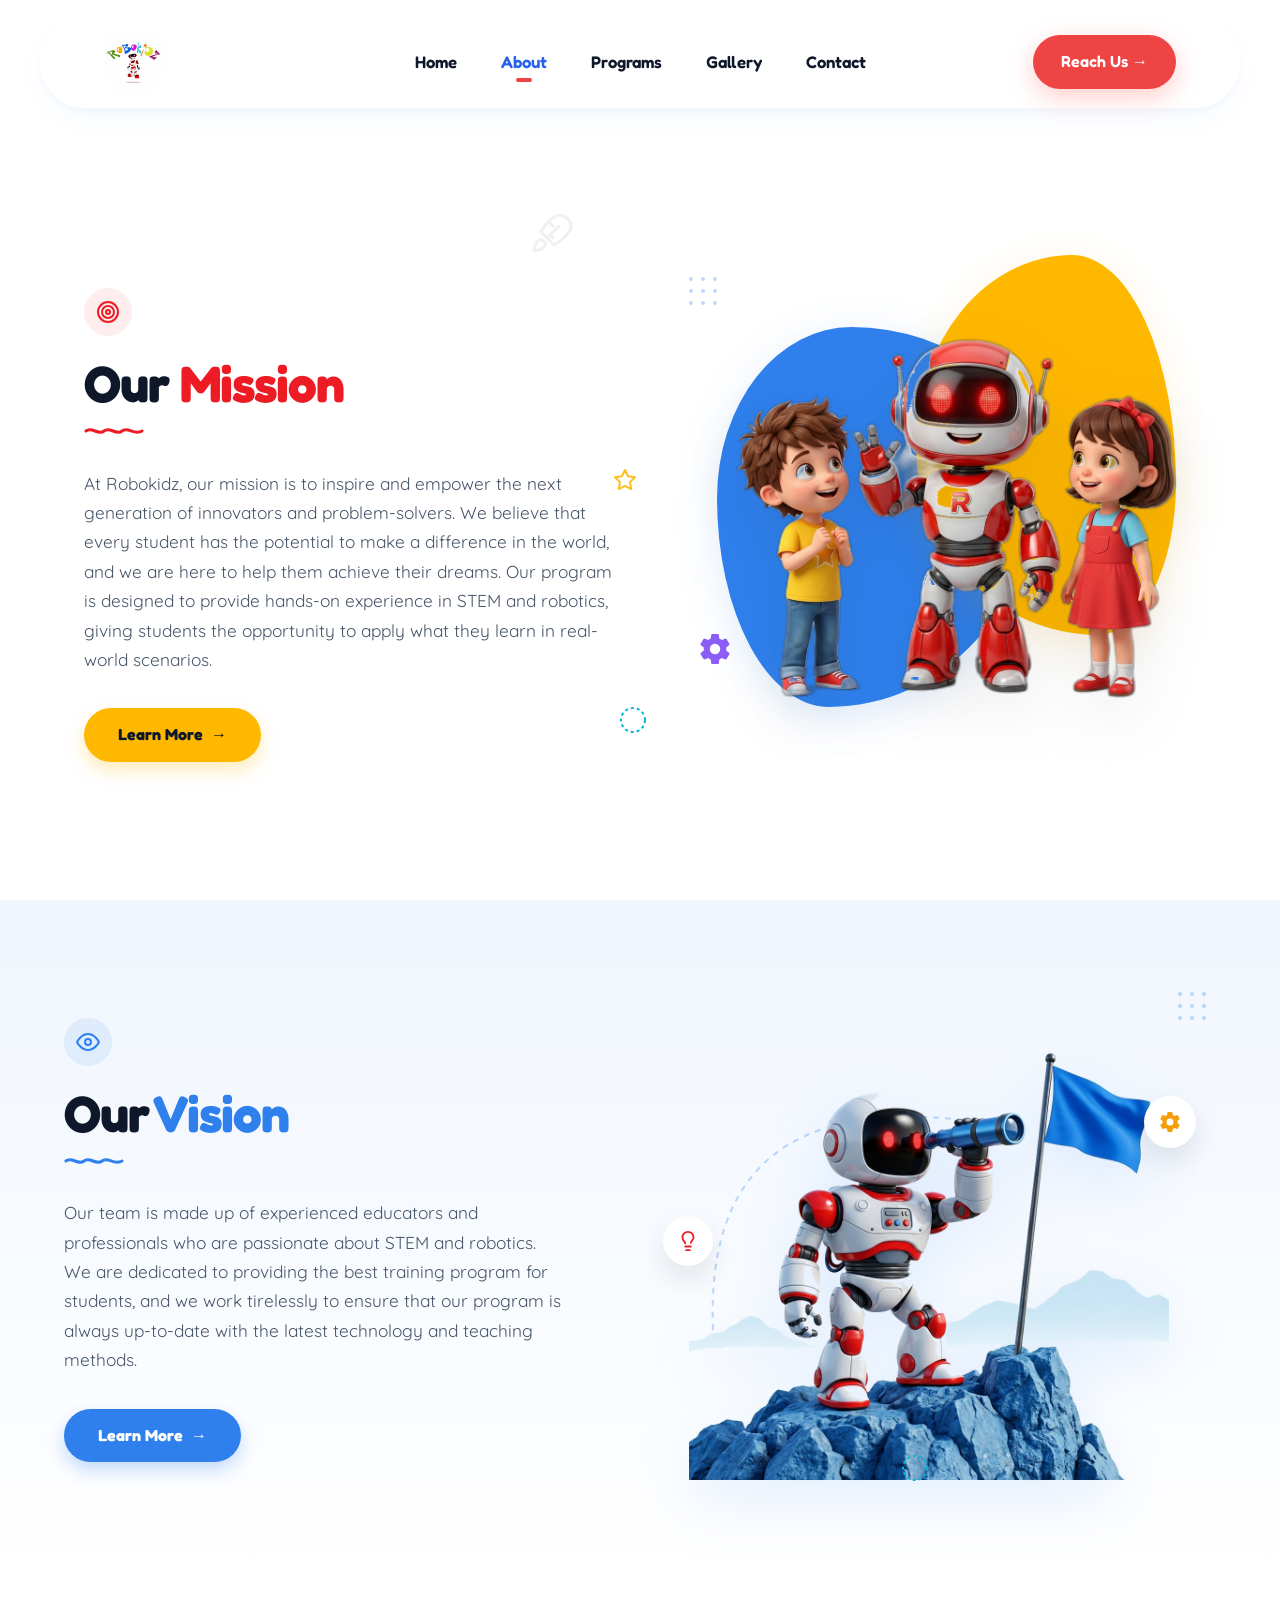
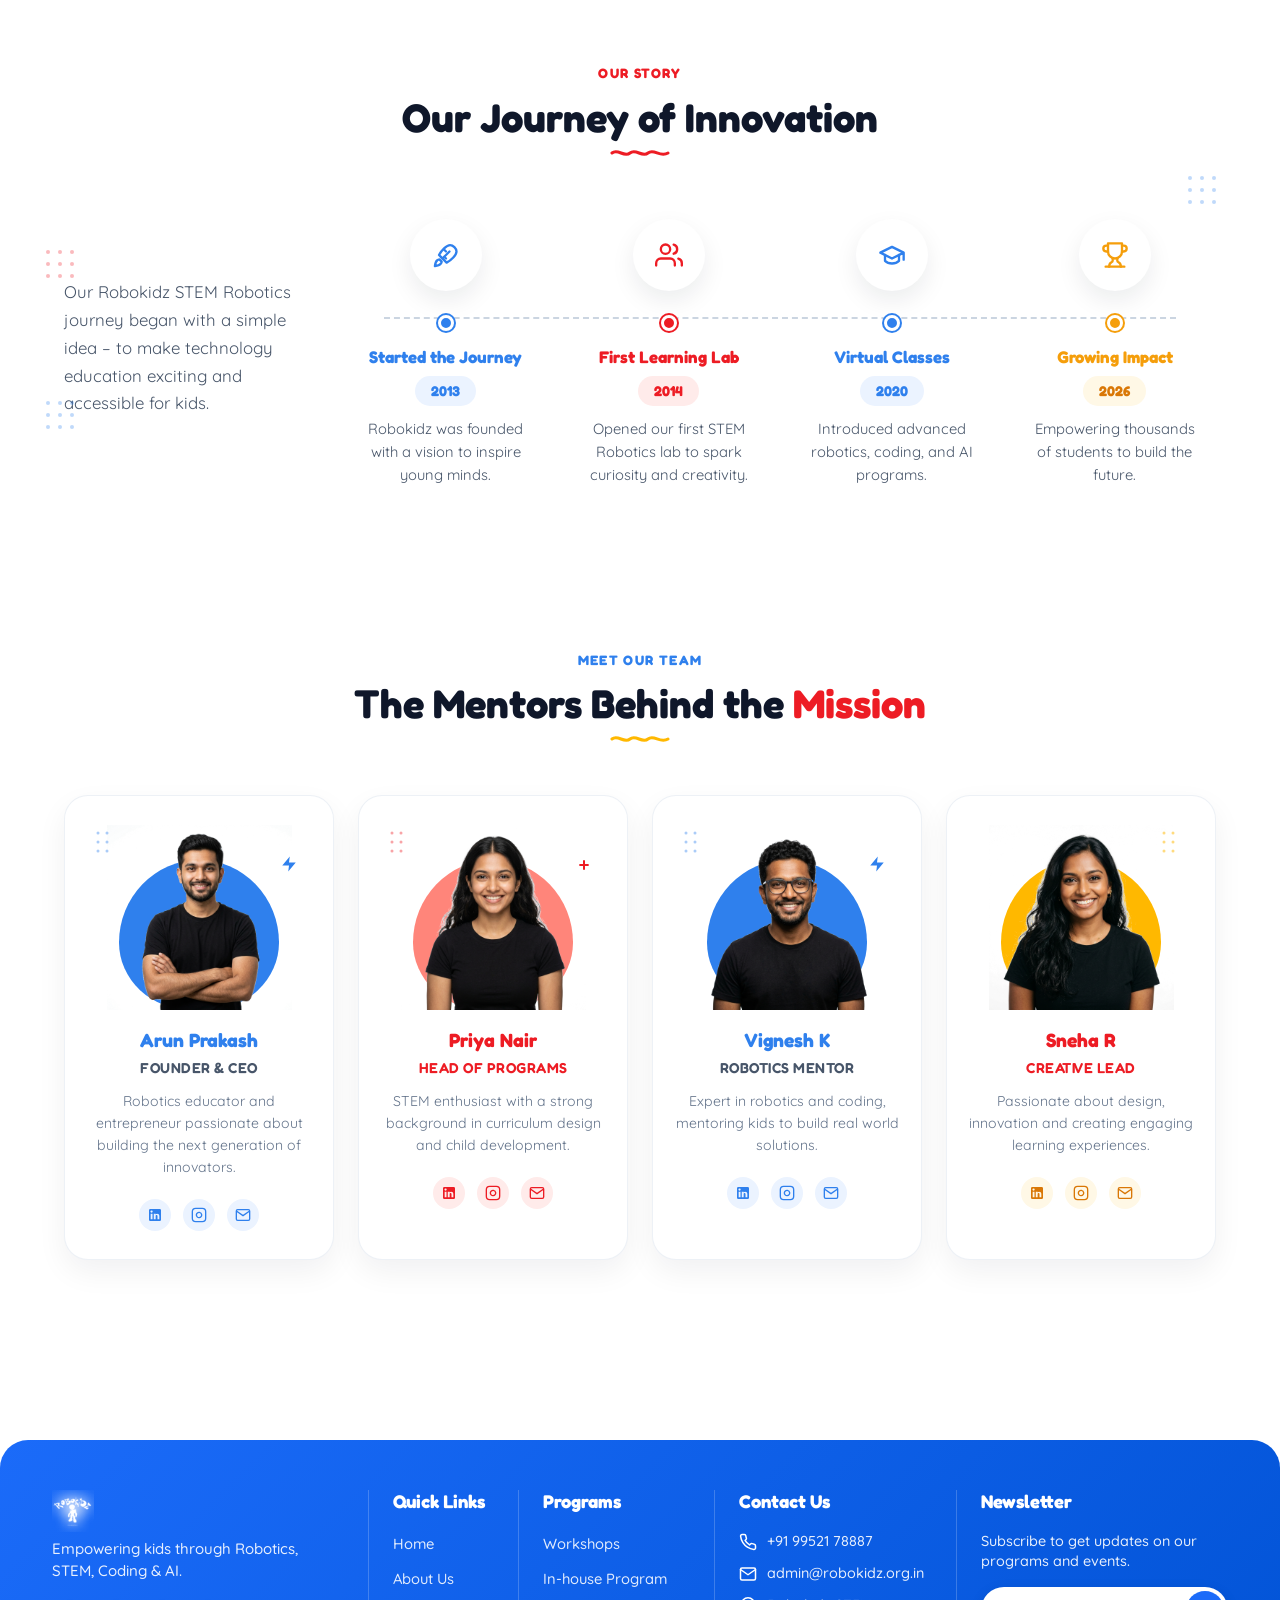
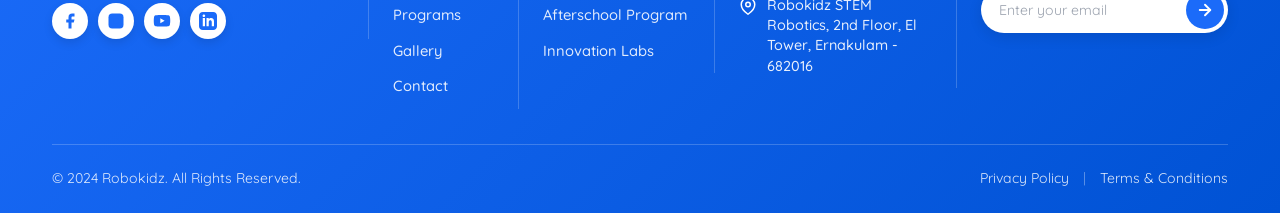
==== commit 3f52d5b6: "initial commit" ====
--- a/about.html
+++ b/about.html
@@ -42,10 +42,10 @@
                 <li><a href="programs.html" class="nav-link">Programs</a></li>
                 <li><a href="gallery.html" class="nav-link">Gallery</a></li>
                 <li><a href="contact.html" class="nav-link">Contact</a></li>
-                <li class="nav-btn-mobile"><a href="contact.html" class="btn btn-red">Enroll Now &rarr;</a></li>
+                <li class="nav-btn-mobile"><a href="contact.html" class="btn btn-red">Reach Us &rarr;</a></li>
             </ul>
 
-            <a href="contact.html" class="btn btn-red header-btn">Enroll Now &rarr;</a>
+            <a href="contact.html" class="btn btn-red header-btn">Reach Us &rarr;</a>
         </div>
     </header>
 
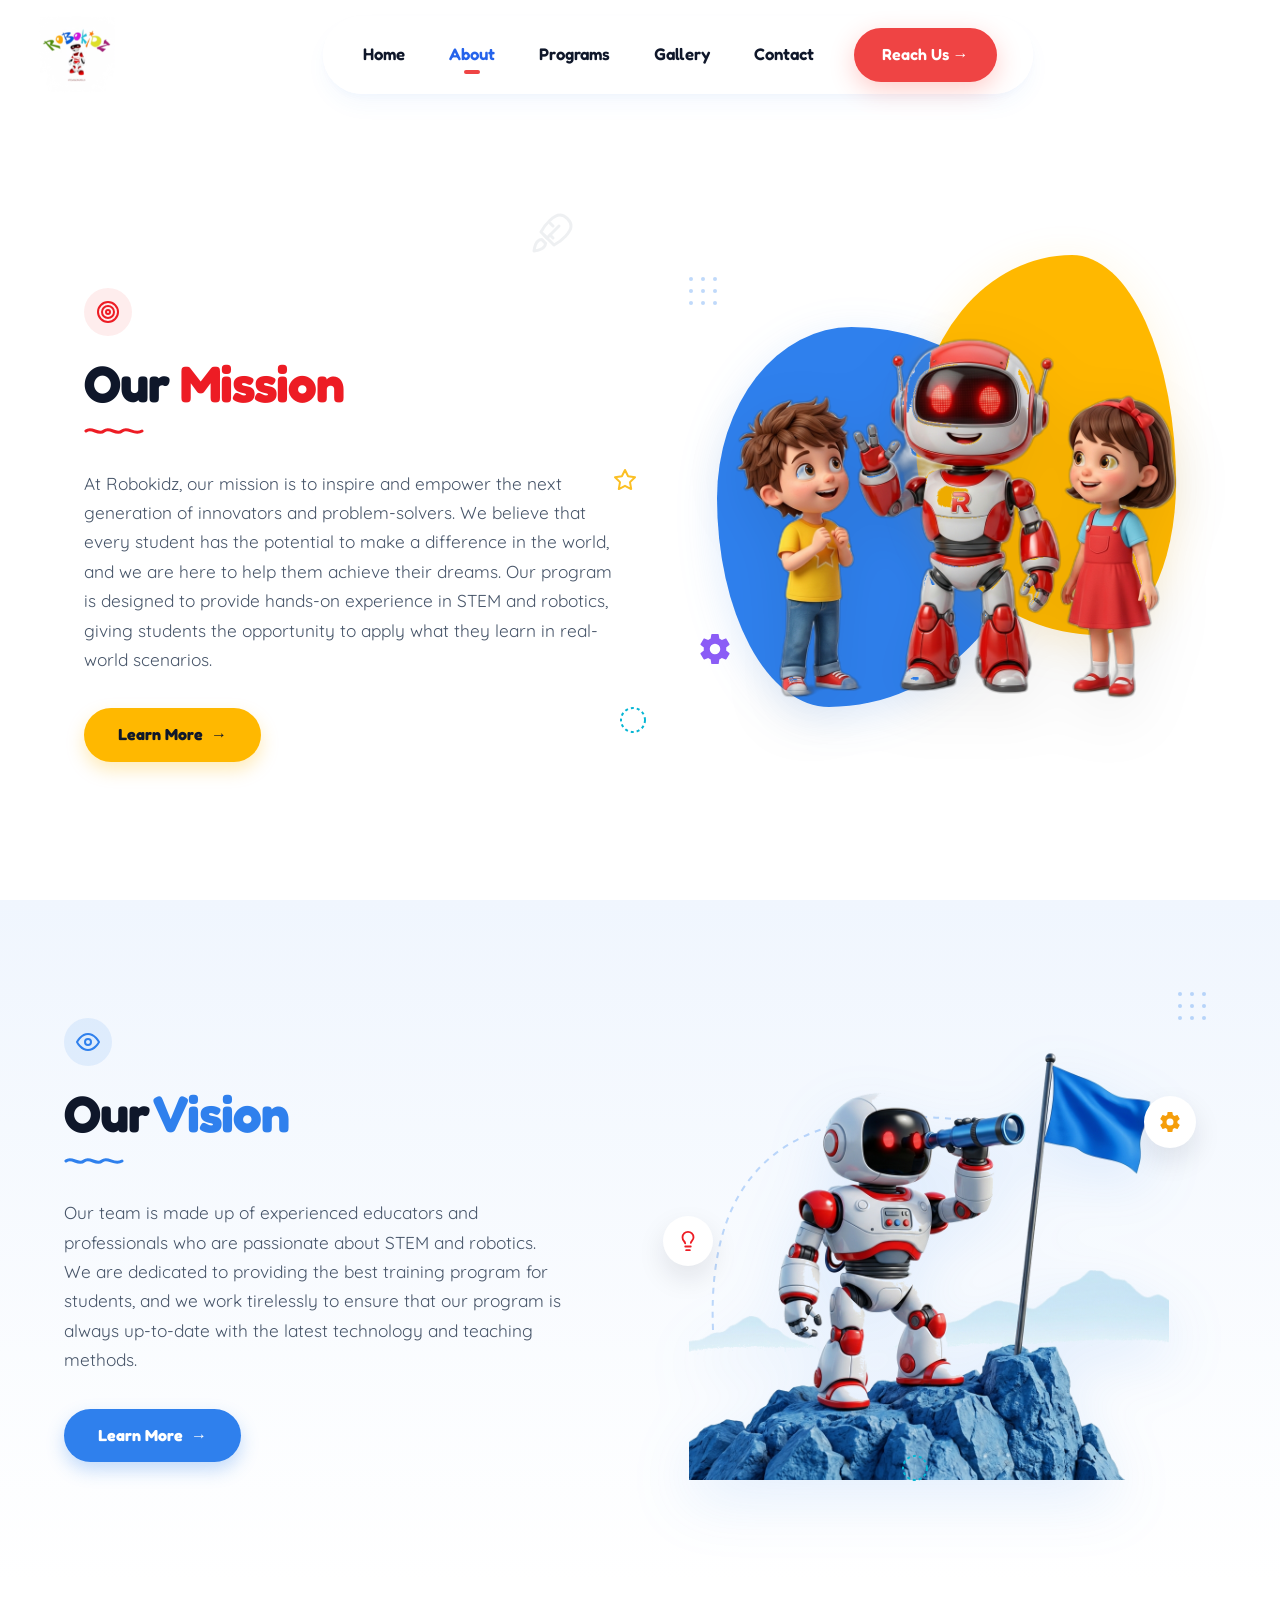
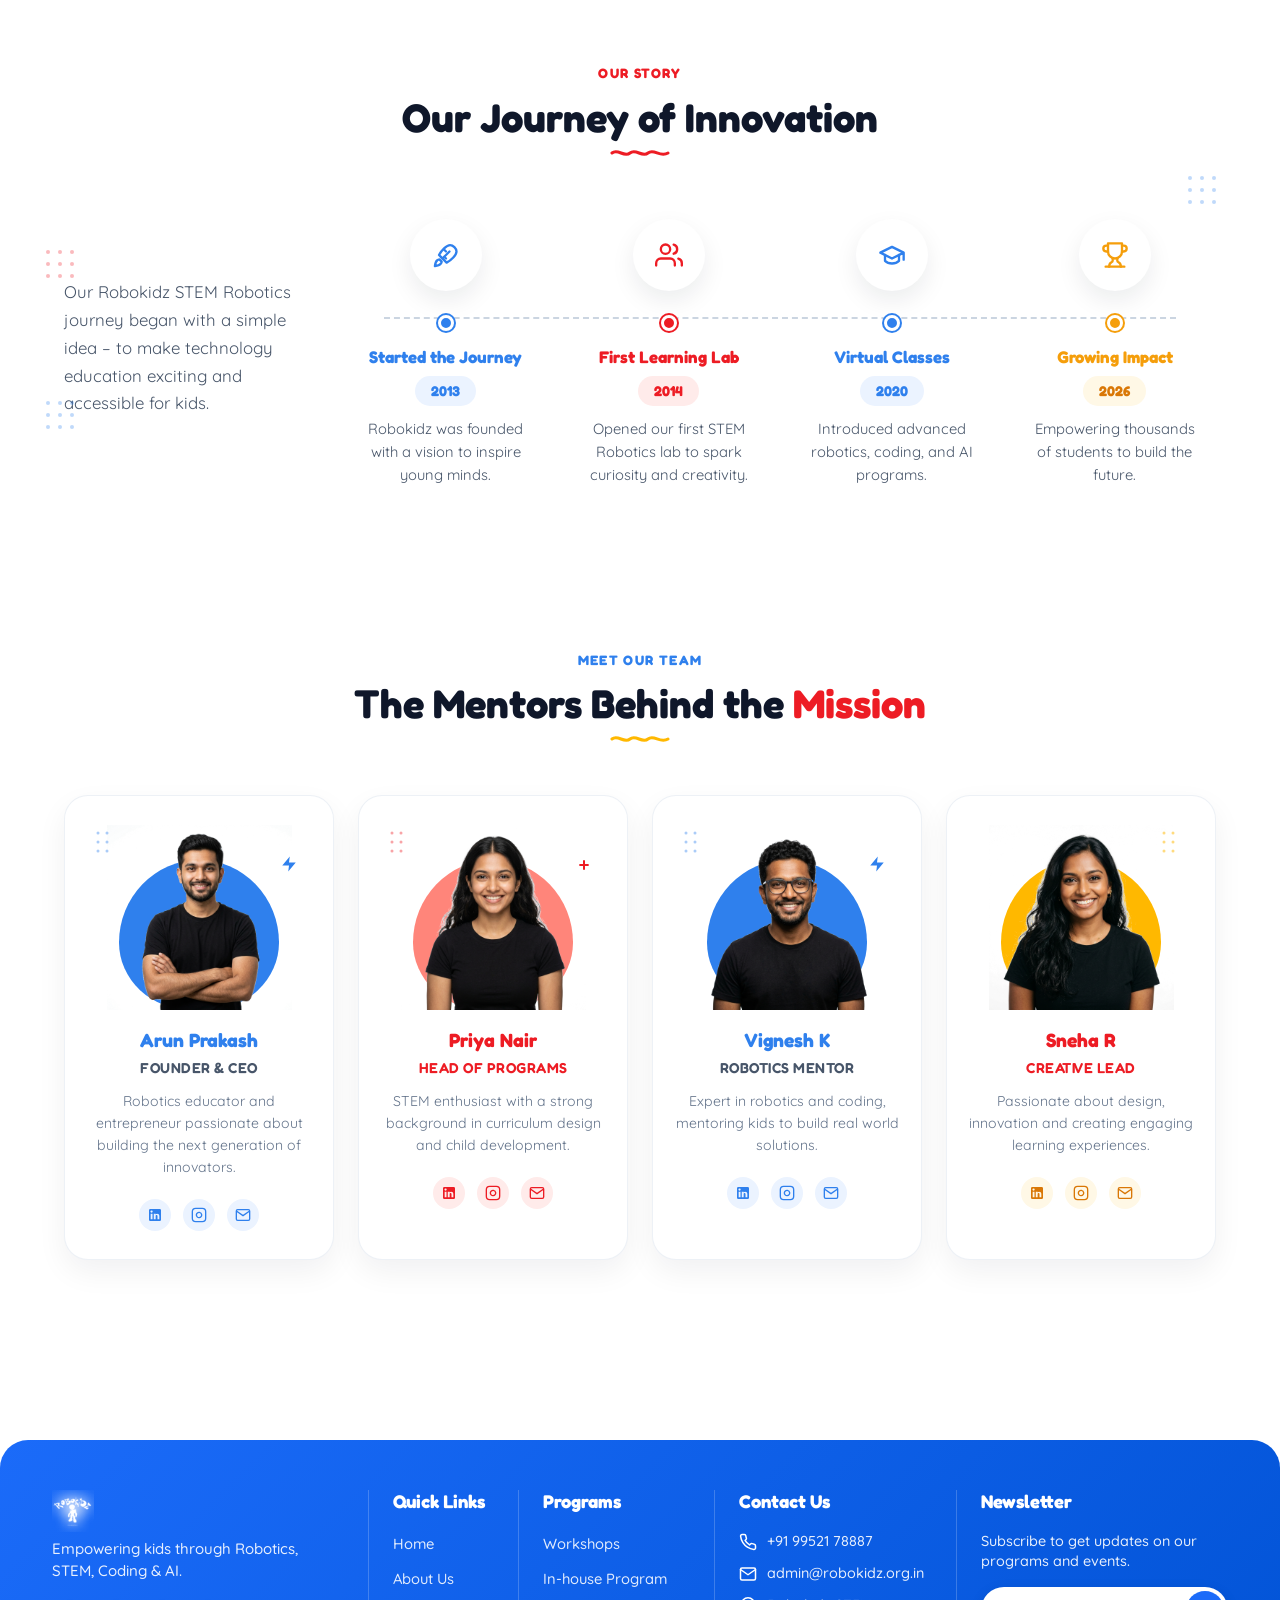
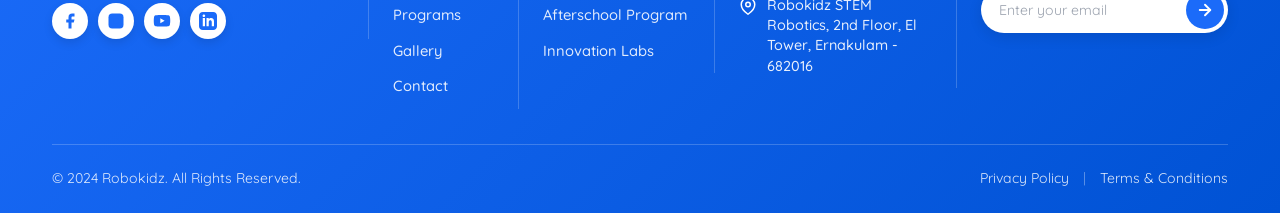
==== commit d7a07a4c: "initial commit" ====
--- a/about.html
+++ b/about.html
@@ -23,31 +23,33 @@
     </svg>
     <div class="decoration-shape decoration-circle-blue"></div>
 
-    <!-- Sticky Header -->
-    <header class="header">
-        <div class="container">
-            <a href="index.html" class="logo">
-                <img src="assets/logo.avif" alt="RoboKidz Logo">
-            </a>
-
-            <button class="mobile-toggle" aria-label="Toggle Navigation">
-                <span></span>
-                <span></span>
-                <span></span>
-            </button>
-
-            <ul class="nav-menu">
-                <li><a href="index.html" class="nav-link">Home</a></li>
-                <li><a href="about.html" class="nav-link active">About</a></li>
-                <li><a href="programs.html" class="nav-link">Programs</a></li>
-                <li><a href="gallery.html" class="nav-link">Gallery</a></li>
-                <li><a href="contact.html" class="nav-link">Contact</a></li>
-                <li class="nav-btn-mobile"><a href="contact.html" class="btn btn-red">Reach Us &rarr;</a></li>
-            </ul>
-
-            <a href="contact.html" class="btn btn-red header-btn">Reach Us &rarr;</a>
-        </div>
-    </header>
+    <!-- Sticky Header Wrapper -->
+    <div class="header-wrapper">
+        <a href="index.html" class="logo header-wrapper-logo">
+            <img src="assets/logo.avif" alt="RoboKidz Logo">
+        </a>
+
+        <header class="header">
+            <div class="container">
+                <button class="mobile-toggle" aria-label="Toggle Navigation">
+                    <span></span>
+                    <span></span>
+                    <span></span>
+                </button>
+
+                <ul class="nav-menu">
+                    <li><a href="index.html" class="nav-link">Home</a></li>
+                    <li><a href="about.html" class="nav-link active">About</a></li>
+                    <li><a href="programs.html" class="nav-link">Programs</a></li>
+                    <li><a href="gallery.html" class="nav-link">Gallery</a></li>
+                    <li><a href="contact.html" class="nav-link">Contact</a></li>
+                    <li class="nav-btn-mobile"><a href="contact.html" class="btn btn-red">Reach Us &rarr;</a></li>
+                </ul>
+
+                <a href="contact.html" class="btn btn-red header-btn">Reach Us &rarr;</a>
+            </div>
+        </header>
+    </div>
 
     <!-- Main About Page Body (Pixel Perfect Match to Reference) -->
     <main class="about-page-main">
--- a/css/style.css
+++ b/css/style.css
@@ -4233,3 +4233,101 @@
 
 
 
+
+/* Custom Global Navbar Fix */
+.header-wrapper {
+    position: fixed;
+    top: 16px;
+    left: 0;
+    width: 100%;
+    z-index: 1000;
+    display: flex;
+    align-items: center;
+    padding: 0 40px;
+    box-sizing: border-box;
+    pointer-events: none;
+    transition: var(--transition-smooth);
+}
+.header-wrapper-logo {
+    pointer-events: auto;
+    flex-shrink: 0;
+    display: flex;
+    align-items: center;
+}
+.header-wrapper-logo img {
+    height: 75px !important;
+    width: auto;
+    transition: var(--transition-bounce);
+}
+.header-wrapper-logo:hover img {
+    transform: scale(1.04);
+}
+.header-wrapper .header {
+    position: relative !important;
+    top: auto !important;
+    left: auto !important;
+    transform: none !important;
+    width: auto !important;
+    max-width: none !important;
+    margin: 0 auto !important; /* Centered in available space */
+    pointer-events: auto;
+    padding: 12px 36px !important;
+    background-color: rgba(255, 255, 255, 0.96) !important;
+    backdrop-filter: blur(16px) !important;
+    box-shadow: var(--shadow-md) !important;
+    border-radius: 100px !important;
+}
+.header-wrapper .header .container {
+    display: flex !important;
+    gap: 36px !important;
+    width: auto !important;
+    padding: 0 !important;
+    justify-content: center !important;
+    max-width: none !important;
+}
+.header-wrapper .header.scrolled {
+    padding: 8px 36px !important;
+    box-shadow: var(--shadow-lg) !important;
+}
+
+@media (max-width: 1024px) {
+    .header-wrapper {
+        padding: 0 24px;
+    }
+    .header-wrapper-logo img {
+        height: 60px !important;
+    }
+    .header-wrapper .header {
+        padding: 10px 24px !important;
+    }
+    .header-wrapper .header .container {
+        gap: 24px !important;
+    }
+}
+
+@media (max-width: 768px) {
+    .header-wrapper {
+        top: 12px;
+        padding: 0 16px;
+        justify-content: space-between;
+    }
+    .header-wrapper-logo img {
+        height: 50px !important;
+    }
+    .header-wrapper .header {
+        position: static !important; /* Let .nav-menu position relative to .header-wrapper */
+        margin: 0 !important;
+        margin-left: auto !important;
+        padding: 8px 12px !important;
+        border-radius: 60px !important;
+    }
+    .header-wrapper .header .container {
+        gap: 0 !important;
+    }
+    .header-wrapper .header .nav-menu {
+        left: 16px !important;
+        right: 16px !important;
+        width: calc(100% - 32px) !important;
+        top: calc(100% + 10px) !important; /* 100% of header-wrapper height */
+    }
+}
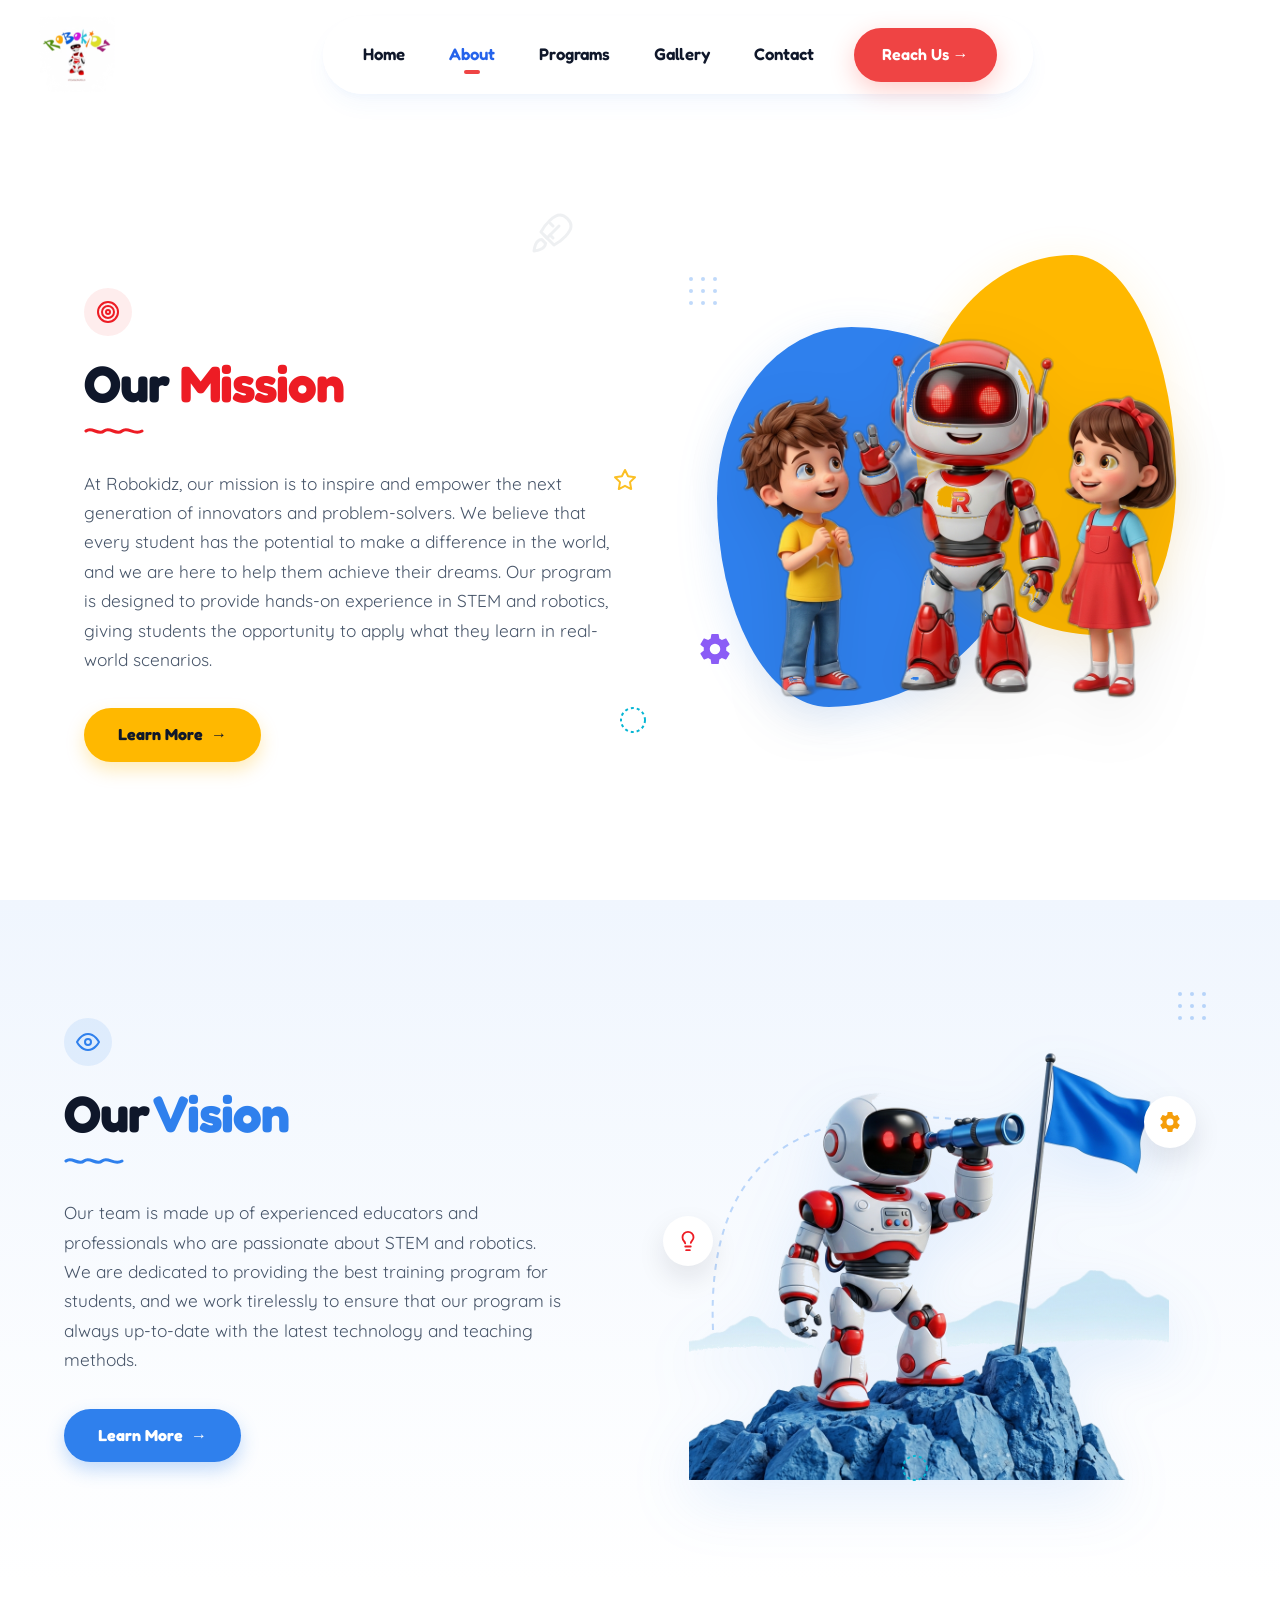
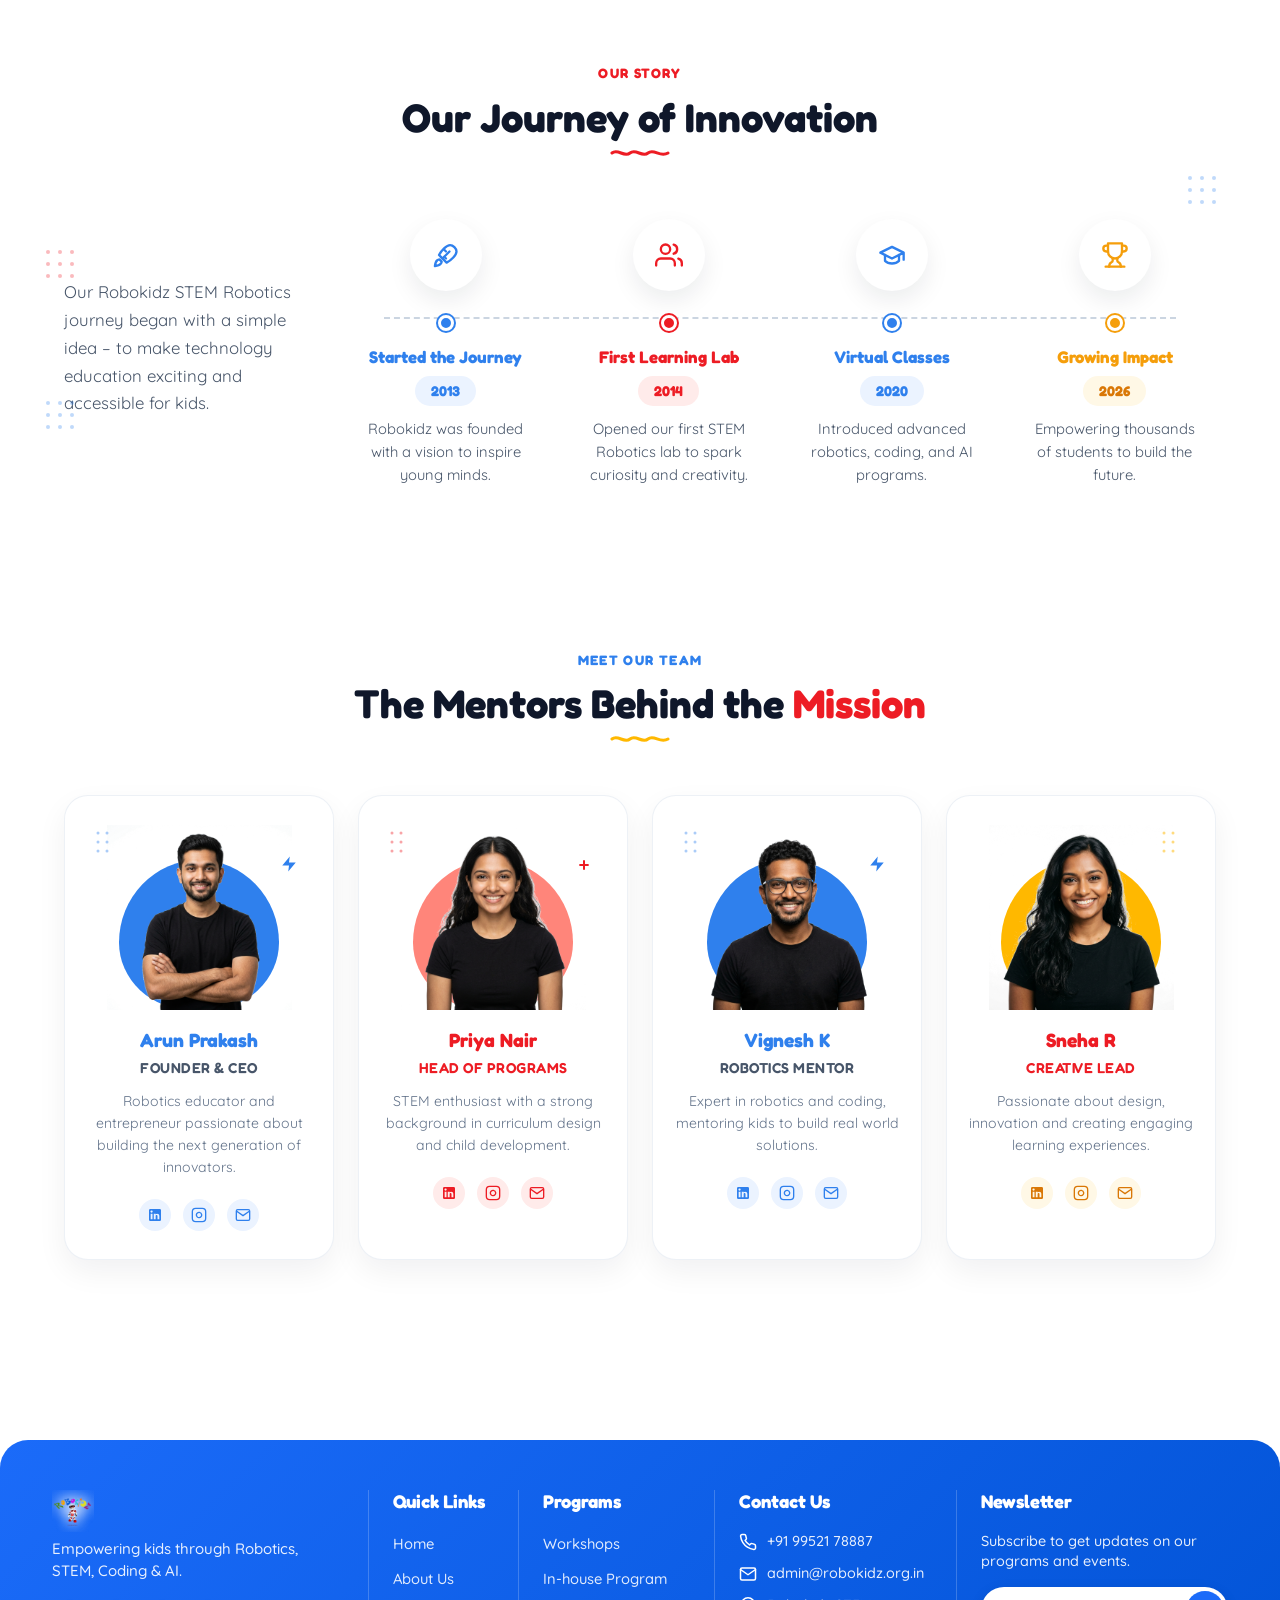
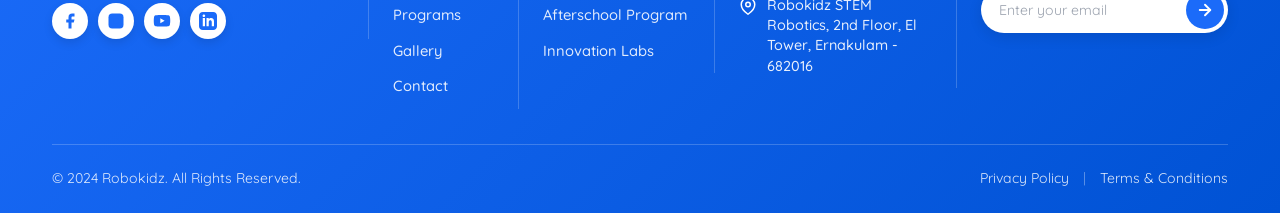
==== commit 7248a26d: "initial commit" ====
--- a/about.html
+++ b/about.html
@@ -10,8 +10,8 @@
     <link rel="icon" type="image/svg+xml"
         href="data:image/svg+xml,<svg xmlns='http://www.w3.org/2000/svg' viewBox='0 0 100 100'><rect width='100' height='100' rx='20' fill='%232F80ED'/><circle cx='50' cy='50' r='20' fill='white'/></svg>">
     <!-- Main Stylesheet -->
-    <link rel="stylesheet" href="css/style.css?v=2.0">
-    <link rel="stylesheet" href="css/mobile.css?v=2.0">
+    <link rel="stylesheet" href="css/style.css?v=2.2">
+    <link rel="stylesheet" href="css/mobile.css?v=2.2">
 </head>
 
 <body>
--- a/css/style.css
+++ b/css/style.css
@@ -288,7 +288,7 @@
 }
 
 .logo img {
-    height: 60px;
+    height: 75px !important;
     width: auto;
     display: block;
     transition: var(--transition-bounce);
@@ -418,7 +418,7 @@
 /* Mobile Menu Slide Drawer */
 @media (max-width: 768px) {
     .logo img {
-        height: 40px;
+        height: 50px !important;
     }
 
     .mobile-toggle {
@@ -1812,7 +1812,6 @@
 .footer-logo img {
     height: 42px;
     width: auto;
-    filter: brightness(0) invert(1);
 }
 
 .footer-desc {
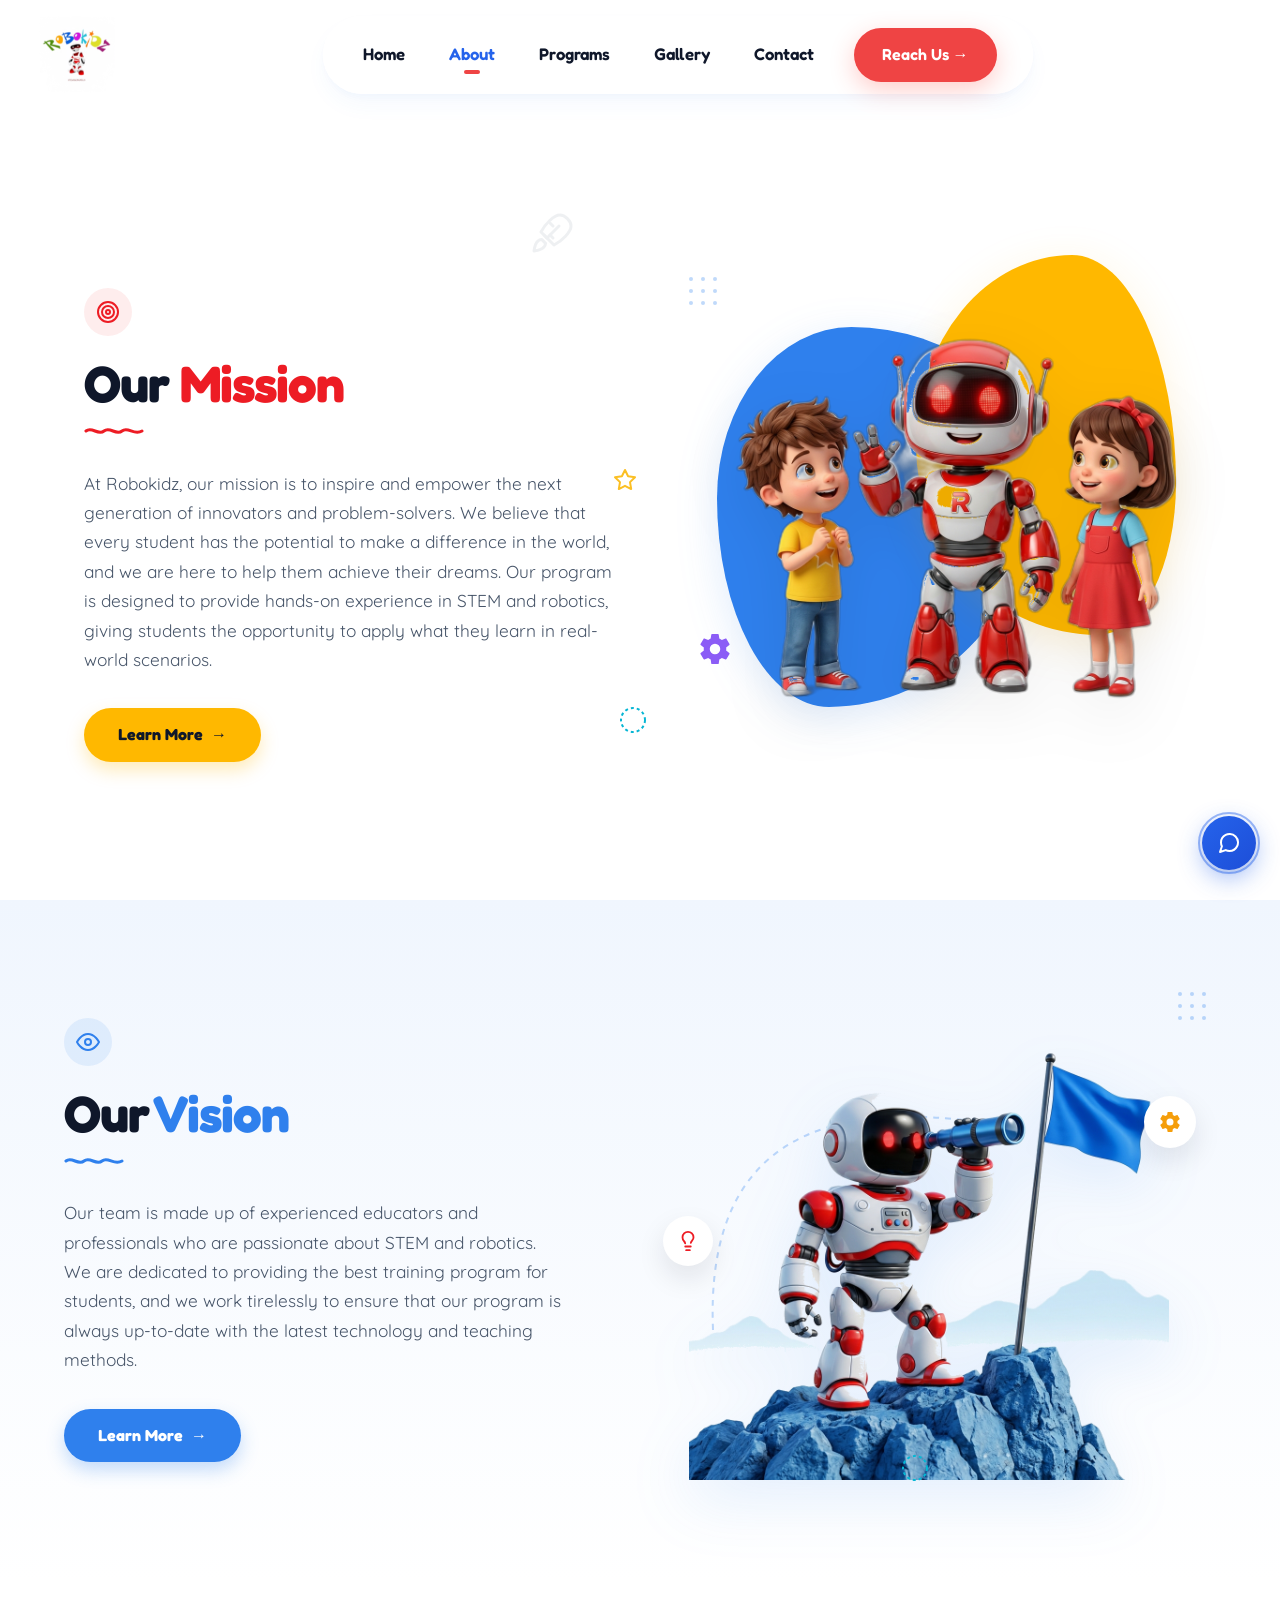
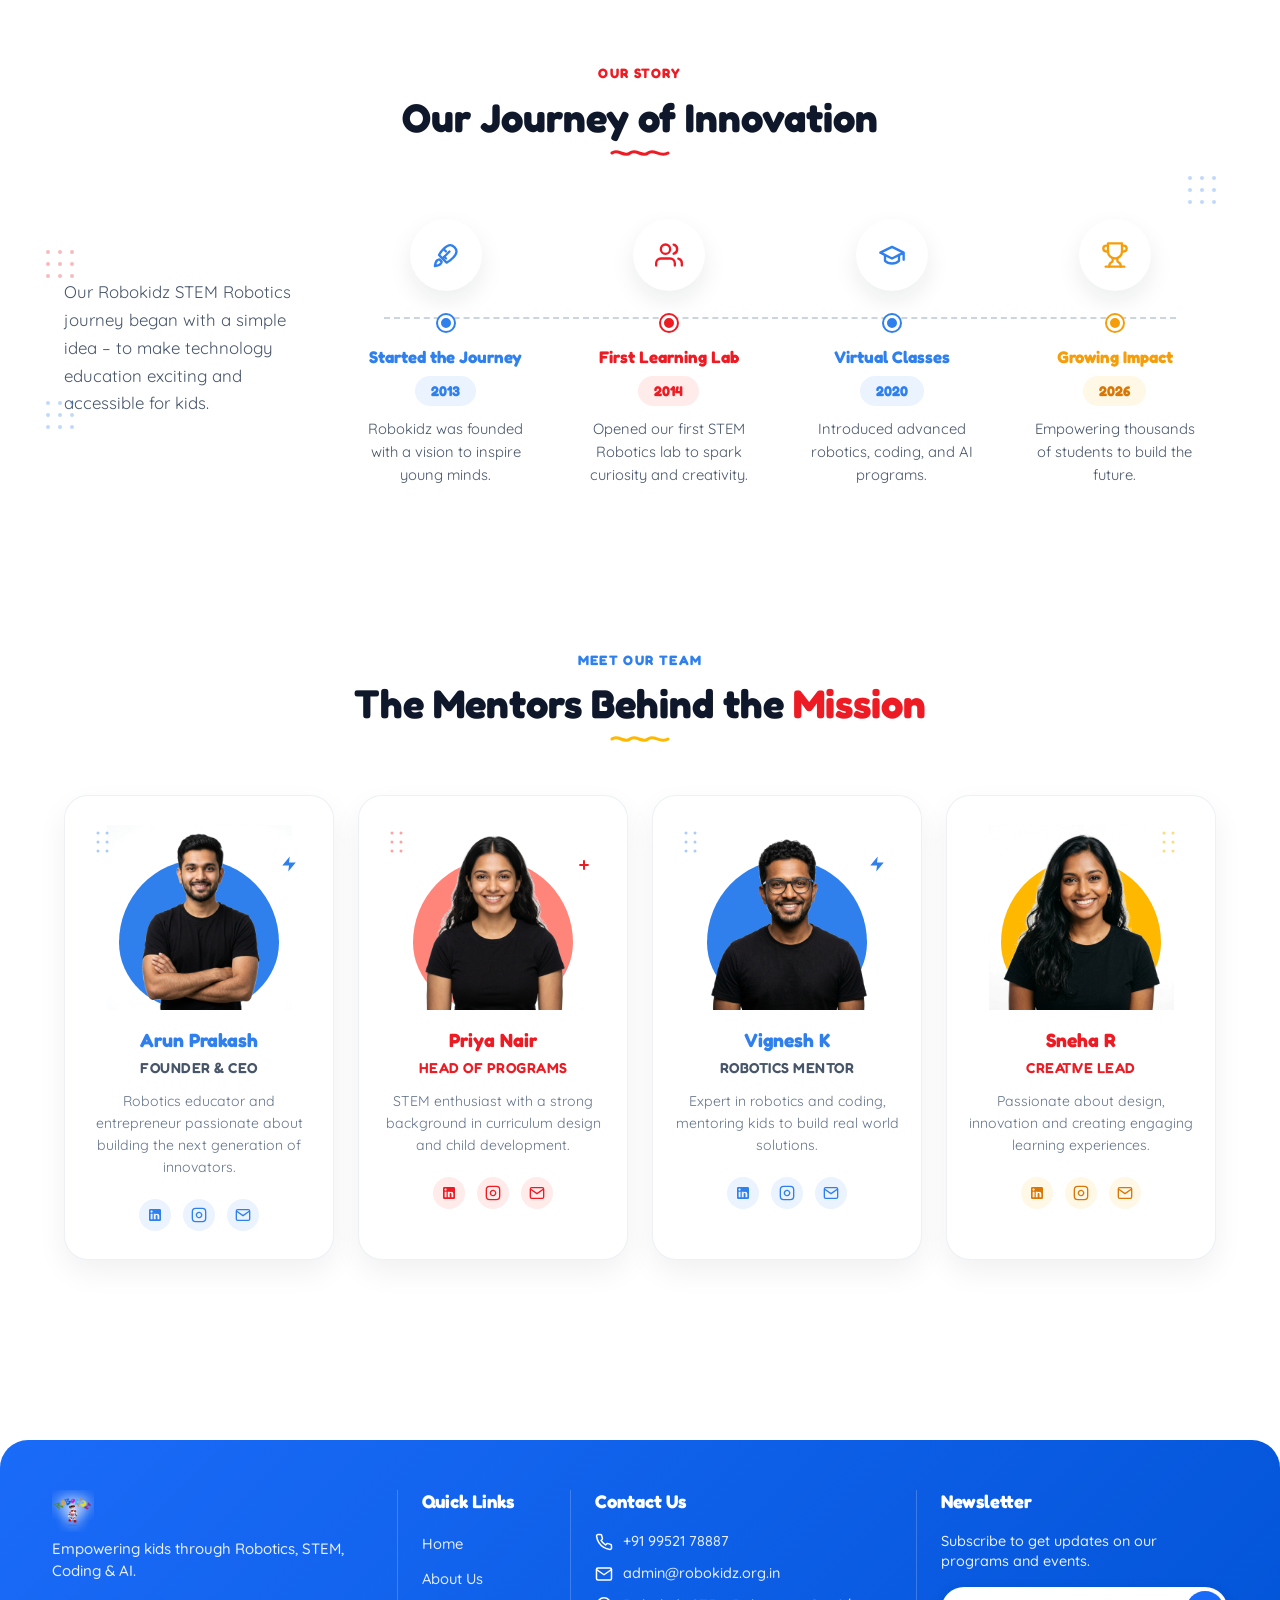
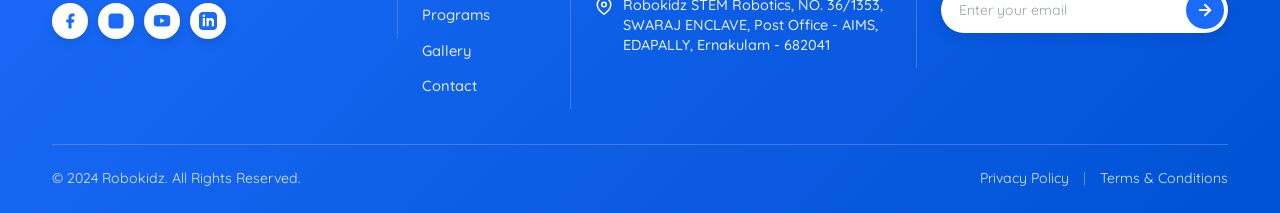
==== commit 92289097: "initial commit" ====
--- a/about.html
+++ b/about.html
@@ -748,18 +748,7 @@
                     </ul>
                 </div>
 
-                <!-- Column 3: Programs -->
-                <div class="footer-col">
-                    <h4>Programs</h4>
-                    <ul class="footer-links-list">
-                        <li><a href="programs.html#workshops">Workshops</a></li>
-                        <li><a href="programs.html#in-house">In-house Program</a></li>
-                        <li><a href="programs.html#afterschool-program">Afterschool Program</a></li>
-                        <li><a href="programs.html#innovation-labs">Innovation Labs</a></li>
-                    </ul>
-                </div>
-
-                <!-- Column 4: Contact Us -->
+                <!-- Column 3: Contact Us -->
                 <div class="footer-col">
                     <h4>Contact Us</h4>
                     <ul class="contact-info-list">
@@ -793,13 +782,13 @@
                                     <circle cx="12" cy="10" r="3" />
                                 </svg>
                             </span>
-                            <span class="contact-text">Robokidz STEM Robotics, 2nd Floor, El Tower, Ernakulam -
-                                682016</span>
+                            <span class="contact-text">Robokidz STEM Robotics, NO. 36/1353, SWARAJ ENCLAVE, Post
+                                Office - AIMS, EDAPALLY, Ernakulam - 682041</span>
                         </li>
                     </ul>
                 </div>
 
-                <!-- Column 5: Newsletter -->
+                <!-- Column 4: Newsletter -->
                 <div class="footer-col">
                     <h4>Newsletter</h4>
                     <p class="newsletter-desc">Subscribe to get updates on our programs and events.</p>
--- a/css/style.css
+++ b/css/style.css
@@ -425,28 +425,6 @@
         display: flex;
     }
     
-    .nav-menu {
-        position: fixed;
-        top: 0;
-        right: -100%;
-        width: 80%;
-        max-width: 320px;
-        height: 100vh;
-        background-color: #FFFFFF;
-        box-shadow: -10px 0 30px rgba(0, 0, 0, 0.05);
-        flex-direction: column;
-        justify-content: center;
-        align-items: center;
-        gap: 40px;
-        z-index: 1050;
-        transition: var(--transition-smooth);
-        padding: 60px 40px;
-    }
-    
-    .nav-menu.open {
-        right: 0;
-    }
-    
     .header-btn {
         display: none;
     }
@@ -1770,7 +1748,7 @@
 
 .footer-grid {
     display: grid;
-    grid-template-columns: 2.1fr 1fr 1.3fr 1.6fr 1.8fr;
+    grid-template-columns: 2fr 1fr 2fr 1.8fr;
     gap: 0;
     margin-bottom: 35px;
     align-items: flex-start;
@@ -2048,7 +2026,7 @@
         padding-right: 24px;
     }
     .footer-grid {
-        grid-template-columns: repeat(3, 1fr);
+        grid-template-columns: repeat(2, 1fr);
         gap: 36px 0;
     }
     .footer-col {
@@ -4308,25 +4286,274 @@
     .header-wrapper {
         top: 12px;
         padding: 0 16px;
-        justify-content: space-between;
     }
     .header-wrapper-logo img {
-        height: 50px !important;
-    }
-    .header-wrapper .header {
-        position: static !important; /* Let .nav-menu position relative to .header-wrapper */
-        margin: 0 !important;
-        margin-left: auto !important;
-        padding: 8px 12px !important;
-        border-radius: 60px !important;
-    }
-    .header-wrapper .header .container {
-        gap: 0 !important;
-    }
-    .header-wrapper .header .nav-menu {
-        left: 16px !important;
-        right: 16px !important;
-        width: calc(100% - 32px) !important;
-        top: calc(100% + 10px) !important; /* 100% of header-wrapper height */
-    }
-}
+        height: 44px !important;
+    }
+}
+
+/* ==========================================================================
+   FLOATING SOCIAL MEDIA POPUP WIDGET (Shared Component)
+   ========================================================================== */
+.fsw-widget {
+    position: fixed;
+    right: 24px;
+    bottom: 30px;
+    z-index: 9990;
+    display: flex;
+    flex-direction: column;
+    align-items: center;
+    font-family: 'Fredoka', 'Quicksand', sans-serif;
+    user-select: none;
+    -webkit-user-select: none;
+}
+
+/* Main Trigger Button */
+.fsw-toggle-btn {
+    width: 54px;
+    height: 54px;
+    border-radius: 50%;
+    background: linear-gradient(135deg, #2563EB 0%, #1D4ED8 100%);
+    color: #ffffff;
+    border: none;
+    outline: none;
+    cursor: pointer;
+    display: flex;
+    align-items: center;
+    justify-content: center;
+    box-shadow: 0 8px 24px rgba(37, 99, 235, 0.42), 0 2px 6px rgba(0, 0, 0, 0.08);
+    transition: transform 0.3s cubic-bezier(0.16, 1, 0.3, 1), box-shadow 0.3s ease, background 0.3s ease;
+    position: relative;
+    padding: 0;
+}
+
+.fsw-toggle-btn:hover {
+    transform: scale(1.08);
+    box-shadow: 0 12px 28px rgba(37, 99, 235, 0.52), 0 4px 10px rgba(0, 0, 0, 0.12);
+}
+
+.fsw-toggle-btn:active {
+    transform: scale(0.96);
+}
+
+.fsw-toggle-btn:focus-visible {
+    outline: 3px solid #60a5fa;
+    outline-offset: 3px;
+}
+
+/* Subtle attention-grabbing pulse ring on the trigger */
+.fsw-toggle-btn::before {
+    content: '';
+    position: absolute;
+    inset: -4px;
+    border-radius: 50%;
+    border: 2px solid rgba(37, 99, 235, 0.45);
+    animation: fsw-pulse 2.8s infinite;
+    pointer-events: none;
+}
+
+.fsw-widget.open .fsw-toggle-btn::before {
+    display: none;
+}
+
+@keyframes fsw-pulse {
+    0% { transform: scale(1); opacity: 0.8; }
+    50% { transform: scale(1.22); opacity: 0; }
+    100% { transform: scale(1.22); opacity: 0; }
+}
+
+/* Trigger Icon State Switching (Message/Share to Close ✕) */
+.fsw-toggle-btn .fsw-icon {
+    position: absolute;
+    transition: transform 0.32s cubic-bezier(0.16, 1, 0.3, 1), opacity 0.25s ease;
+    display: flex;
+    align-items: center;
+    justify-content: center;
+    width: 26px;
+    height: 26px;
+}
+
+.fsw-toggle-btn .fsw-icon-social {
+    opacity: 1;
+    transform: rotate(0deg) scale(1);
+}
+
+.fsw-toggle-btn .fsw-icon-close {
+    opacity: 0;
+    transform: rotate(-90deg) scale(0.5);
+}
+
+.fsw-widget.open .fsw-toggle-btn {
+    background: #0f172a;
+    box-shadow: 0 8px 24px rgba(15, 23, 42, 0.35);
+}
+
+.fsw-widget.open .fsw-toggle-btn .fsw-icon-social {
+    opacity: 0;
+    transform: rotate(90deg) scale(0.5);
+}
+
+.fsw-widget.open .fsw-toggle-btn .fsw-icon-close {
+    opacity: 1;
+    transform: rotate(0deg) scale(1);
+}
+
+/* Expanded Popup Panel */
+.fsw-popup {
+    position: absolute;
+    bottom: calc(100% + 14px);
+    right: 0;
+    background: rgba(255, 255, 255, 0.96);
+    backdrop-filter: blur(14px);
+    -webkit-backdrop-filter: blur(14px);
+    border: 1px solid rgba(226, 232, 240, 0.9);
+    border-radius: 28px;
+    padding: 10px 8px;
+    box-shadow: 0 20px 40px -8px rgba(15, 23, 42, 0.18), 0 6px 16px -2px rgba(15, 23, 42, 0.08);
+    display: flex;
+    flex-direction: column;
+    gap: 12px;
+    align-items: center;
+    opacity: 0;
+    visibility: hidden;
+    transform: translateY(16px) scale(0.88);
+    transform-origin: bottom center;
+    transition: opacity 0.28s cubic-bezier(0.16, 1, 0.3, 1),
+                transform 0.28s cubic-bezier(0.16, 1, 0.3, 1),
+                visibility 0.28s ease;
+    pointer-events: none;
+    z-index: 9991;
+}
+
+.fsw-widget.open .fsw-popup {
+    opacity: 1;
+    visibility: visible;
+    transform: translateY(0) scale(1);
+    pointer-events: auto;
+}
+
+/* Social Icon Link Buttons */
+.fsw-link {
+    position: relative;
+    width: 44px;
+    height: 44px;
+    border-radius: 50%;
+    display: flex;
+    align-items: center;
+    justify-content: center;
+    text-decoration: none;
+    color: #ffffff;
+    transition: transform 0.26s cubic-bezier(0.16, 1, 0.3, 1), box-shadow 0.26s ease;
+    flex-shrink: 0;
+}
+
+.fsw-link:hover {
+    transform: scale(1.14);
+}
+
+.fsw-link:focus-visible {
+    outline: 3px solid #2563EB;
+    outline-offset: 2px;
+}
+
+
+/* Instagram Brand Styling */
+.fsw-link-instagram {
+    background: radial-gradient(circle at 30% 107%, #fdf497 0%, #fdf497 5%, #fd5949 45%, #d6249f 60%, #285AEB 90%);
+    box-shadow: 0 6px 16px rgba(214, 36, 159, 0.38);
+}
+.fsw-link-instagram:hover {
+    box-shadow: 0 8px 22px rgba(214, 36, 159, 0.55);
+}
+
+/* LinkedIn Brand Styling */
+.fsw-link-linkedin {
+    background: #0A66C2;
+    box-shadow: 0 6px 16px rgba(10, 102, 194, 0.38);
+}
+.fsw-link-linkedin:hover {
+    box-shadow: 0 8px 22px rgba(10, 102, 194, 0.55);
+}
+
+/* Icon SVGs */
+.fsw-link svg {
+    width: 22px;
+    height: 22px;
+    fill: currentColor;
+    display: block;
+}
+
+/* Tooltip Labels */
+.fsw-tooltip {
+    position: absolute;
+    right: calc(100% + 12px);
+    top: 50%;
+    transform: translateY(-50%) translateX(6px);
+    background: #0f172a;
+    color: #ffffff;
+    font-size: 0.78rem;
+    font-weight: 600;
+    font-family: 'Fredoka', 'Quicksand', sans-serif;
+    letter-spacing: 0.2px;
+    padding: 6px 12px;
+    border-radius: 8px;
+    white-space: nowrap;
+    opacity: 0;
+    visibility: hidden;
+    pointer-events: none;
+    box-shadow: 0 8px 18px rgba(15, 23, 42, 0.2);
+    transition: opacity 0.2s ease, transform 0.2s ease, visibility 0.2s ease;
+}
+
+/* Tooltip Arrow */
+.fsw-tooltip::after {
+    content: '';
+    position: absolute;
+    left: 100%;
+    top: 50%;
+    transform: translateY(-50%);
+    border-width: 5px;
+    border-style: solid;
+    border-color: transparent transparent transparent #0f172a;
+}
+
+.fsw-link:hover .fsw-tooltip,
+.fsw-link:focus-visible .fsw-tooltip {
+    opacity: 1;
+    visibility: visible;
+    transform: translateY(-50%) translateX(0);
+}
+
+/* Responsive adjustments for Mobile & Touch Devices */
+@media (max-width: 768px) {
+    .fsw-widget {
+        right: max(16px, calc(12px + env(safe-area-inset-right, 0px)));
+        bottom: max(20px, calc(16px + env(safe-area-inset-bottom, 0px)));
+    }
+    .fsw-toggle-btn {
+        width: 48px;
+        height: 48px;
+    }
+    .fsw-toggle-btn .fsw-icon {
+        width: 22px;
+        height: 22px;
+    }
+    .fsw-popup {
+        border-radius: 24px;
+        padding: 8px 6px;
+        gap: 10px;
+        bottom: calc(100% + 10px);
+    }
+    .fsw-link {
+        width: 40px;
+        height: 40px;
+    }
+    .fsw-link svg {
+        width: 20px;
+        height: 20px;
+    }
+    .fsw-tooltip {
+        font-size: 0.74rem;
+        padding: 5px 10px;
+    }
+}
--- a/css/mobile.css
+++ b/css/mobile.css
@@ -38,223 +38,311 @@
         height: auto;
     }
 
-    /* ---- HEADER 1 (.header - Index & About) ---- */
-    .header {
+    /* ---- UNIFIED MOBILE HEADER & NAVIGATION BAR ---- */
+    .header-wrapper {
         position: fixed !important;
         top: 12px !important;
-        left: 12px !important;
-        right: 12px !important;
-        transform: none !important;
-        width: calc(100% - 24px) !important;
-        max-width: calc(100% - 24px) !important;
-        padding: 8px 16px !important;
-        border-radius: 60px !important;
-        box-sizing: border-box !important;
-    }
-
-    .header.scrolled {
-        top: 6px !important;
-        padding: 6px 16px !important;
-    }
-
-    .header .container {
+        left: 0 !important;
+        right: 0 !important;
+        width: 100% !important;
+        max-width: 100% !important;
+        padding: 0 16px !important;
         display: flex !important;
         justify-content: space-between !important;
         align-items: center !important;
-        width: 100% !important;
-        max-width: 100% !important;
-    }
-
-    .header .logo {
-        margin-right: auto !important;
-    }
-
-    .header .logo img {
-        height: 38px !important;
+        z-index: 1000 !important;
+        pointer-events: none !important;
+        box-sizing: border-box !important;
+    }
+
+    .header-wrapper-logo,
+    .header .logo,
+    .ref-logo {
+        pointer-events: auto !important;
+        display: flex !important;
+        align-items: center !important;
+        background: rgba(255, 255, 255, 0.98) !important;
+        padding: 5px 14px !important;
+        border-radius: 50px !important;
+        box-shadow: 0 4px 16px rgba(0, 0, 0, 0.08) !important;
+        border: 1px solid rgba(226, 232, 240, 0.9) !important;
+    }
+
+    .header-wrapper-logo img,
+    .header .logo img,
+    .ref-logo img {
+        height: 32px !important;
         width: auto !important;
-    }
-
-    .header .mobile-toggle {
-        display: flex !important;
-        margin-left: auto !important;
-        padding: 8px !important;
+        display: block !important;
+    }
+
+    /* Small pill capsule on right for hamburger */
+    .header-wrapper .header,
+    .header {
+        pointer-events: auto !important;
+        position: static !important;
+        margin: 0 0 0 auto !important;
+        padding: 0 !important;
+        width: 44px !important;
+        height: 44px !important;
+        border-radius: 50% !important;
+        background: rgba(255, 255, 255, 0.98) !important;
+        box-shadow: 0 4px 16px rgba(0, 0, 0, 0.08) !important;
+        border: 1px solid rgba(226, 232, 240, 0.9) !important;
+        display: flex !important;
+        align-items: center !important;
+        justify-content: center !important;
+        backdrop-filter: none !important;
+        -webkit-backdrop-filter: none !important;
+        top: auto !important;
+        left: auto !important;
+        right: auto !important;
+        transform: none !important;
+    }
+
+    .header-wrapper .header.scrolled,
+    .header.scrolled {
+        padding: 0 !important;
+        box-shadow: 0 6px 20px rgba(0, 0, 0, 0.14) !important;
+    }
+
+    .header-wrapper .header .container,
+    .header .container {
+        display: flex !important;
+        align-items: center !important;
+        justify-content: center !important;
+        width: 100% !important;
+        height: 100% !important;
+        padding: 0 !important;
+        margin: 0 !important;
+        position: static !important;
+        max-width: none !important;
+    }
+
+    /* Hide desktop inline Enroll/Reach Us button from top header bar on mobile */
+    .header .header-btn,
+    .header-wrapper .header .header-btn,
+    .header-btn {
+        display: none !important;
+    }
+
+    /* Mobile Hamburger Toggle Button */
+    .mobile-toggle,
+    .ref-mobile-toggle {
+        display: flex !important;
+        flex-direction: column !important;
+        justify-content: center !important;
+        align-items: center !important;
+        width: 100% !important;
+        height: 100% !important;
         background: transparent !important;
         border: none !important;
         cursor: pointer !important;
-    }
-
-    /* Hide desktop inline Enroll button from top header bar on mobile */
-    .header .header-btn {
+        padding: 0 !important;
+        margin: 0 !important;
+        gap: 5px !important;
+    }
+
+    .mobile-toggle span,
+    .ref-mobile-toggle span {
+        display: block !important;
+        width: 18px !important;
+        height: 2px !important;
+        background-color: #0F172A !important;
+        border-radius: 2px !important;
+        transition: transform 0.28s ease, opacity 0.2s ease !important;
+        transform-origin: center !important;
+        margin: 0 !important;
+    }
+
+    .mobile-toggle.open span:nth-child(1),
+    .ref-mobile-toggle.open span:nth-child(1) {
+        transform: translateY(7px) rotate(45deg) !important;
+    }
+
+    .mobile-toggle.open span:nth-child(2),
+    .ref-mobile-toggle.open span:nth-child(2) {
+        opacity: 0 !important;
+        transform: scaleX(0) !important;
+    }
+
+    .mobile-toggle.open span:nth-child(3),
+    .ref-mobile-toggle.open span:nth-child(3) {
+        transform: translateY(-7px) rotate(-45deg) !important;
+    }
+
+    /* Page-level backdrop overlay when mobile menu is open */
+    body.menu-open::before {
+        content: '' !important;
+        position: fixed !important;
+        inset: 0 !important;
+        width: 100vw !important;
+        height: 100vh !important;
+        background: rgba(15, 23, 42, 0.45) !important;
+        backdrop-filter: blur(4px) !important;
+        -webkit-backdrop-filter: blur(4px) !important;
+        z-index: 998 !important;
+        pointer-events: auto !important;
+    }
+
+    /* Mobile Nav Dropdown Card */
+    .header-wrapper .header .nav-menu,
+    .header .nav-menu,
+    .nav-menu,
+    .ref-nav-menu {
+        position: fixed !important;
+        top: 68px !important;
+        left: 16px !important;
+        right: 16px !important;
+        width: calc(100vw - 32px) !important;
+        max-width: 420px !important;
+        margin: 0 auto !important;
+        background: #FFFFFF !important;
+        border-radius: 24px !important;
+        box-shadow: 0 20px 48px -6px rgba(15, 23, 42, 0.25), 0 4px 16px rgba(0, 0, 0, 0.08) !important;
+        border: 1px solid rgba(226, 232, 240, 0.95) !important;
+        padding: 16px !important;
+        height: auto !important;
+        min-height: 0 !important;
+        justify-content: flex-start !important;
+        align-items: stretch !important;
+        flex-direction: column !important;
+        gap: 6px !important;
+        z-index: 1005 !important;
+        box-sizing: border-box !important;
+        pointer-events: auto !important;
+        list-style: none !important;
+        max-height: calc(100vh - 90px) !important;
+        overflow-x: hidden !important;
+        overflow-y: auto !important;
+        scrollbar-width: none !important;
+    }
+
+    .header-wrapper .header .nav-menu::-webkit-scrollbar,
+    .header .nav-menu::-webkit-scrollbar,
+    .nav-menu::-webkit-scrollbar,
+    .ref-nav-menu::-webkit-scrollbar {
         display: none !important;
     }
 
-    /* Mobile Nav Drawer Overlay */
-    .nav-menu {
-        position: absolute !important;
-        top: calc(100% + 10px) !important;
-        left: 0 !important;
-        right: 0 !important;
-        width: 100% !important;
-        max-width: 100% !important;
-        box-sizing: border-box !important;
-        background: #ffffff !important;
-        border-radius: 20px !important;
-        box-shadow: 0 15px 35px rgba(0, 0, 0, 0.15) !important;
-        padding: 24px 20px !important;
+    /* When CLOSED: completely hidden from layout & events */
+    .header-wrapper .header .nav-menu:not(.open),
+    .header .nav-menu:not(.open),
+    .nav-menu:not(.open),
+    .ref-nav-menu:not(.open) {
         display: none !important;
-        flex-direction: column !important;
-        gap: 16px !important;
-        z-index: 1000 !important;
-        border: 1px solid #edf2f7 !important;
-    }
-
-    .nav-menu.open {
-        display: flex !important;
-    }
-
-    .nav-menu.open::before {
-        content: '';
-        position: fixed;
-        inset: 0;
-        background: rgba(15, 23, 42, 0.45);
-        backdrop-filter: blur(4px);
-        -webkit-backdrop-filter: blur(4px);
-        z-index: -1;
-    }
-
-    .nav-link {
-        font-size: 1.1rem;
-        padding: 8px 12px;
-        border-radius: 8px;
-        width: 100%;
-    }
-
-    .nav-btn-mobile {
-        display: block;
-        width: 100%;
-        margin-top: 8px;
-    }
-
-    .nav-btn-mobile .btn {
-        width: 100%;
-        justify-content: center;
-    }
-
-    /* ---- HEADER 2 (.ref-header - Programs, Gallery, Contact) ---- */
-    .ref-header {
-        position: fixed;
-        top: 12px;
-        left: 0;
-        right: 0;
-        width: 100%;
-        padding: 0 12px;
-        box-sizing: border-box;
-        pointer-events: none;
-    }
-
-    .ref-nav-capsule {
-        pointer-events: auto;
-        display: flex;
-        justify-content: space-between;
-        align-items: center;
-        width: 100%;
-        max-width: 100%;
-        padding: 8px 16px;
-        box-sizing: border-box;
-        border-radius: 9999px;
-    }
-
-    .ref-logo {
-        margin-right: auto;
-    }
-
-    .ref-logo img {
-        height: 36px;
-        width: auto;
-    }
-
-    .ref-mobile-toggle {
-        display: flex;
-        flex-direction: column;
-        justify-content: center;
-        align-items: center;
-        margin-left: auto;
-        width: 38px;
-        height: 38px;
-        background: #f8fafc;
-        border: 1px solid #e2e8f0;
-        border-radius: 50%;
-        cursor: pointer;
-        padding: 0;
-    }
-
-    .ref-mobile-toggle span {
-        display: block;
-        width: 18px;
-        height: 2px;
-        background-color: #374151;
-        margin: 2.5px 0;
-        border-radius: 2px;
-        transition: all 0.3s ease;
-    }
-
-    .ref-mobile-toggle.open span:nth-child(1) {
-        transform: translateY(7px) rotate(45deg);
-    }
-    .ref-mobile-toggle.open span:nth-child(2) {
-        opacity: 0;
-    }
-    .ref-mobile-toggle.open span:nth-child(3) {
-        transform: translateY(-7px) rotate(-45deg);
-    }
-
-    .ref-nav-capsule > .ref-btn-enroll {
-        display: none !important;
-    }
-
-    .ref-nav-menu {
-        display: none;
-        position: absolute;
-        top: calc(100% + 10px);
-        left: 0;
-        right: 0;
-        width: 100%;
-        max-width: 100%;
-        box-sizing: border-box;
-        background: #ffffff;
-        border-radius: 20px;
-        box-shadow: 0 15px 35px rgba(0, 0, 0, 0.15);
-        padding: 24px 20px;
-        flex-direction: column;
-        gap: 16px;
-        z-index: 1000;
-        border: 1px solid #edf2f7;
-    }
-
+        opacity: 0 !important;
+        visibility: hidden !important;
+        pointer-events: none !important;
+        transform: translateY(-10px) scale(0.96) !important;
+    }
+
+    /* When OPEN: sleek slide down */
+    .header-wrapper .header .nav-menu.open,
+    .header .nav-menu.open,
+    .nav-menu.open,
     .ref-nav-menu.open {
         display: flex !important;
-    }
-
-    .ref-nav-link {
-        font-size: 1.05rem;
-        padding: 8px 12px;
-        border-radius: 8px;
-        width: 100%;
-    }
-
+        opacity: 1 !important;
+        visibility: visible !important;
+        pointer-events: auto !important;
+        transform: translateY(0) scale(1) !important;
+        animation: mobileNavSlideDown 0.25s cubic-bezier(0.16, 1, 0.3, 1) forwards !important;
+    }
+
+    @keyframes mobileNavSlideDown {
+        from {
+            opacity: 0;
+            transform: translateY(-12px) scale(0.96);
+        }
+        to {
+            opacity: 1;
+            transform: translateY(0) scale(1);
+        }
+    }
+
+    /* Navigation item list & links */
+    .nav-menu li,
+    .ref-nav-menu li {
+        width: 100% !important;
+        list-style: none !important;
+        padding: 0 !important;
+        margin: 0 !important;
+    }
+
+    .nav-menu .nav-link,
+    .ref-nav-menu .ref-nav-link {
+        display: flex !important;
+        align-items: center !important;
+        justify-content: space-between !important;
+        padding: 12px 18px !important;
+        font-size: 1.05rem !important;
+        font-weight: 600 !important;
+        color: #0F172A !important;
+        text-decoration: none !important;
+        border-radius: 12px !important;
+        transition: background 0.2s ease, color 0.2s ease !important;
+        width: 100% !important;
+        box-sizing: border-box !important;
+        font-family: 'Fredoka', 'Quicksand', sans-serif !important;
+        position: relative !important;
+    }
+
+    .nav-menu .nav-link:hover,
+    .nav-menu .nav-link:focus,
+    .ref-nav-menu .ref-nav-link:hover {
+        background: #EFF6FF !important;
+        color: #2563EB !important;
+    }
+
+    .nav-menu .nav-link.active,
+    .ref-nav-menu .ref-nav-link.active {
+        background: #EFF6FF !important;
+        color: #2563EB !important;
+        font-weight: 700 !important;
+    }
+
+    .nav-menu .nav-link.active::after,
+    .ref-nav-menu .ref-nav-link.active::after {
+        content: '' !important;
+        position: static !important;
+        transform: none !important;
+        display: inline-block !important;
+        width: 8px !important;
+        height: 8px !important;
+        border-radius: 50% !important;
+        background: #EF4444 !important;
+        margin-left: auto !important;
+        box-shadow: 0 0 0 3px rgba(239, 68, 68, 0.2) !important;
+    }
+
+    /* Full-width Reach Us button inside open mobile menu */
+    .nav-btn-mobile,
     .ref-nav-btn-mobile {
         display: block !important;
-        width: 100%;
-        margin-top: 8px;
-    }
-
+        width: 100% !important;
+        margin-top: 8px !important;
+        padding-top: 10px !important;
+        border-top: 1px solid #F1F5F9 !important;
+    }
+
+    .nav-btn-mobile .btn,
+    .nav-btn-mobile .btn-red,
     .ref-nav-btn-mobile .ref-btn-enroll {
-        display: flex !important;
-        justify-content: center;
-        width: 100%;
-        box-sizing: border-box;
-        padding: 12px 24px;
-        font-size: 1rem;
+        width: 100% !important;
+        display: flex !important;
+        align-items: center !important;
+        justify-content: center !important;
+        padding: 14px 20px !important;
+        font-size: 1rem !important;
+        font-weight: 700 !important;
+        border-radius: 50px !important;
+        background: #EF4444 !important;
+        color: #FFFFFF !important;
+        text-decoration: none !important;
+        box-shadow: 0 4px 14px rgba(239, 68, 68, 0.35) !important;
+        box-sizing: border-box !important;
+        font-family: 'Fredoka', 'Quicksand', sans-serif !important;
     }
 
     /* ---- HERO SECTION (VERTICAL STACK) ---- */
@@ -1143,56 +1231,222 @@
         width: 100%;
     }
 
-    /* ---- FOOTER ---- */
+    /* ---- FOOTER (RESPONSIVE MOBILE STACK) ---- */
     .footer {
-        padding: 24px 0 14px;
-        width: 100%;
-        max-width: 100%;
-    }
-
-    .footer-grid {
-        display: flex;
-        flex-direction: column;
-        gap: 20px;
-        width: 100%;
-        max-width: 100%;
+        padding: 44px 0 110px 0 !important; /* 110px bottom clearance for floating widget */
+        border-radius: 24px 24px 0 0 !important;
+        margin-top: 40px !important;
+        width: 100% !important;
+        max-width: 100% !important;
+        overflow: hidden !important;
+    }
+
+    .footer .container {
+        padding-left: 20px !important;
+        padding-right: 20px !important;
+        width: 100% !important;
+        max-width: 100% !important;
+        box-sizing: border-box !important;
+    }
+
+    .footer-grid,
+    .ref-footer-grid {
+        display: flex !important;
+        flex-direction: column !important;
+        gap: 28px !important;
+        width: 100% !important;
+        margin-bottom: 28px !important;
+        box-sizing: border-box !important;
     }
 
     .footer-col {
-        width: 100%;
-        padding: 0;
+        width: 100% !important;
+        max-width: 100% !important;
+        padding: 0 0 24px 0 !important;
+        border-right: none !important;
+        border-bottom: 1px solid rgba(255, 255, 255, 0.15) !important;
+        display: flex !important;
+        flex-direction: column !important;
+        align-items: flex-start !important;
+        text-align: left !important;
+        box-sizing: border-box !important;
+    }
+
+    .footer-col:last-child {
+        border-bottom: none !important;
+        padding-bottom: 0 !important;
+    }
+
+    .footer-col h4 {
+        color: #FFFFFF !important;
+        font-family: var(--font-heading) !important;
+        font-size: 1.15rem !important;
+        font-weight: 700 !important;
+        margin-bottom: 14px !important;
+    }
+
+    .footer-logo img {
+        height: 38px !important;
+        width: auto !important;
+    }
+
+    .footer-desc {
+        display: block !important;
+        font-size: 0.92rem !important;
+        color: rgba(255, 255, 255, 0.88) !important;
+        line-height: 1.5 !important;
+        margin: 10px 0 16px 0 !important;
+    }
+
+    .social-links-circular {
+        display: flex !important;
+        gap: 12px !important;
+        align-items: center !important;
+    }
+
+    .footer-links-list {
+        display: flex !important;
+        flex-direction: column !important;
+        gap: 10px !important;
+        list-style: none !important;
+        padding: 0 !important;
+        margin: 0 !important;
+        width: 100% !important;
+    }
+
+    .footer-links-list li a {
+        color: rgba(255, 255, 255, 0.88) !important;
+        text-decoration: none !important;
+        font-size: 0.95rem !important;
+        display: inline-block !important;
+        padding: 4px 0 !important;
+    }
+
+    .contact-info-list {
+        display: flex !important;
+        flex-direction: column !important;
+        gap: 14px !important;
+        list-style: none !important;
+        padding: 0 !important;
+        margin: 0 !important;
+        width: 100% !important;
+    }
+
+    .contact-info-list li {
+        display: flex !important;
+        align-items: flex-start !important;
+        gap: 12px !important;
+        color: rgba(255, 255, 255, 0.88) !important;
+        font-size: 0.92rem !important;
+        line-height: 1.5 !important;
+        width: 100% !important;
+    }
+
+    .contact-info-list li .contact-icon {
+        flex-shrink: 0 !important;
+        margin-top: 2px !important;
+    }
+
+    .contact-info-list li .contact-text {
+        word-break: break-word !important;
+    }
+
+    .contact-info-list li a {
+        color: #FFFFFF !important;
+        text-decoration: underline !important;
+        word-break: break-all !important;
+    }
+
+    .newsletter-desc {
+        display: block !important;
+        font-size: 0.92rem !important;
+        color: rgba(255, 255, 255, 0.88) !important;
+        margin-bottom: 14px !important;
+        line-height: 1.5 !important;
+    }
+
+    .newsletter-pill-form {
+        width: 100% !important;
+        max-width: 100% !important;
+    }
+
+    .newsletter-input-wrapper {
+        position: relative !important;
+        width: 100% !important;
+        display: flex !important;
+        box-sizing: border-box !important;
+    }
+
+    .newsletter-input-wrapper input {
+        width: 100% !important;
+        height: 50px !important;
+        border-radius: 50px !important;
+        background: #FFFFFF !important;
+        padding: 0 54px 0 20px !important;
         border: none !important;
-    }
-
-    .footer-col:nth-child(1) {
-        flex-direction: row;
-        align-items: center;
-        justify-content: space-between;
-        padding-bottom: 12px;
-        border-bottom: 1px solid #e5e7eb !important;
-    }
-
-    .footer-desc {
-        display: none;
-    }
-
-    .ref-footer-grid {
-        display: flex;
-        flex-direction: column;
-        gap: 24px;
-        width: 100%;
-        max-width: 100%;
-    }
-
+        outline: none !important;
+        font-size: 0.95rem !important;
+        box-sizing: border-box !important;
+    }
+
+    .newsletter-submit-btn {
+        position: absolute !important;
+        right: 5px !important;
+        top: 5px !important;
+        width: 40px !important;
+        height: 40px !important;
+        border-radius: 50% !important;
+        background: #2563EB !important;
+        color: #FFFFFF !important;
+        border: none !important;
+        display: flex !important;
+        align-items: center !important;
+        justify-content: center !important;
+        cursor: pointer !important;
+    }
+
+    .footer-bottom,
     .ref-footer-bottom {
-        display: flex;
-        flex-direction: column;
-        gap: 10px;
-        text-align: center;
-    }
-
+        border-top: 1px solid rgba(255, 255, 255, 0.2) !important;
+        padding-top: 20px !important;
+        display: flex !important;
+        flex-direction: column !important;
+        align-items: center !important;
+        gap: 12px !important;
+        text-align: center !important;
+        width: 100% !important;
+        box-sizing: border-box !important;
+    }
+
+    .footer-bottom p {
+        font-size: 0.88rem !important;
+        color: rgba(255, 255, 255, 0.8) !important;
+        margin: 0 !important;
+    }
+
+    .footer-bottom-links,
     .ref-footer-legal {
-        justify-content: center;
+        display: flex !important;
+        gap: 12px !important;
+        justify-content: center !important;
+        align-items: center !important;
+        list-style: none !important;
+        padding: 0 !important;
+        margin: 0 !important;
+        flex-wrap: wrap !important;
+    }
+
+    .footer-bottom-links li a {
+        color: rgba(255, 255, 255, 0.8) !important;
+        font-size: 0.85rem !important;
+        text-decoration: none !important;
+    }
+
+    /* ---- FLOATING SOCIAL WIDGET MOBILE SAFEGUARD ---- */
+    .fsw-widget {
+        z-index: 990 !important;
+        right: max(16px, calc(12px + env(safe-area-inset-right, 0px))) !important;
+        bottom: max(20px, calc(16px + env(safe-area-inset-bottom, 0px))) !important;
     }
 }
 
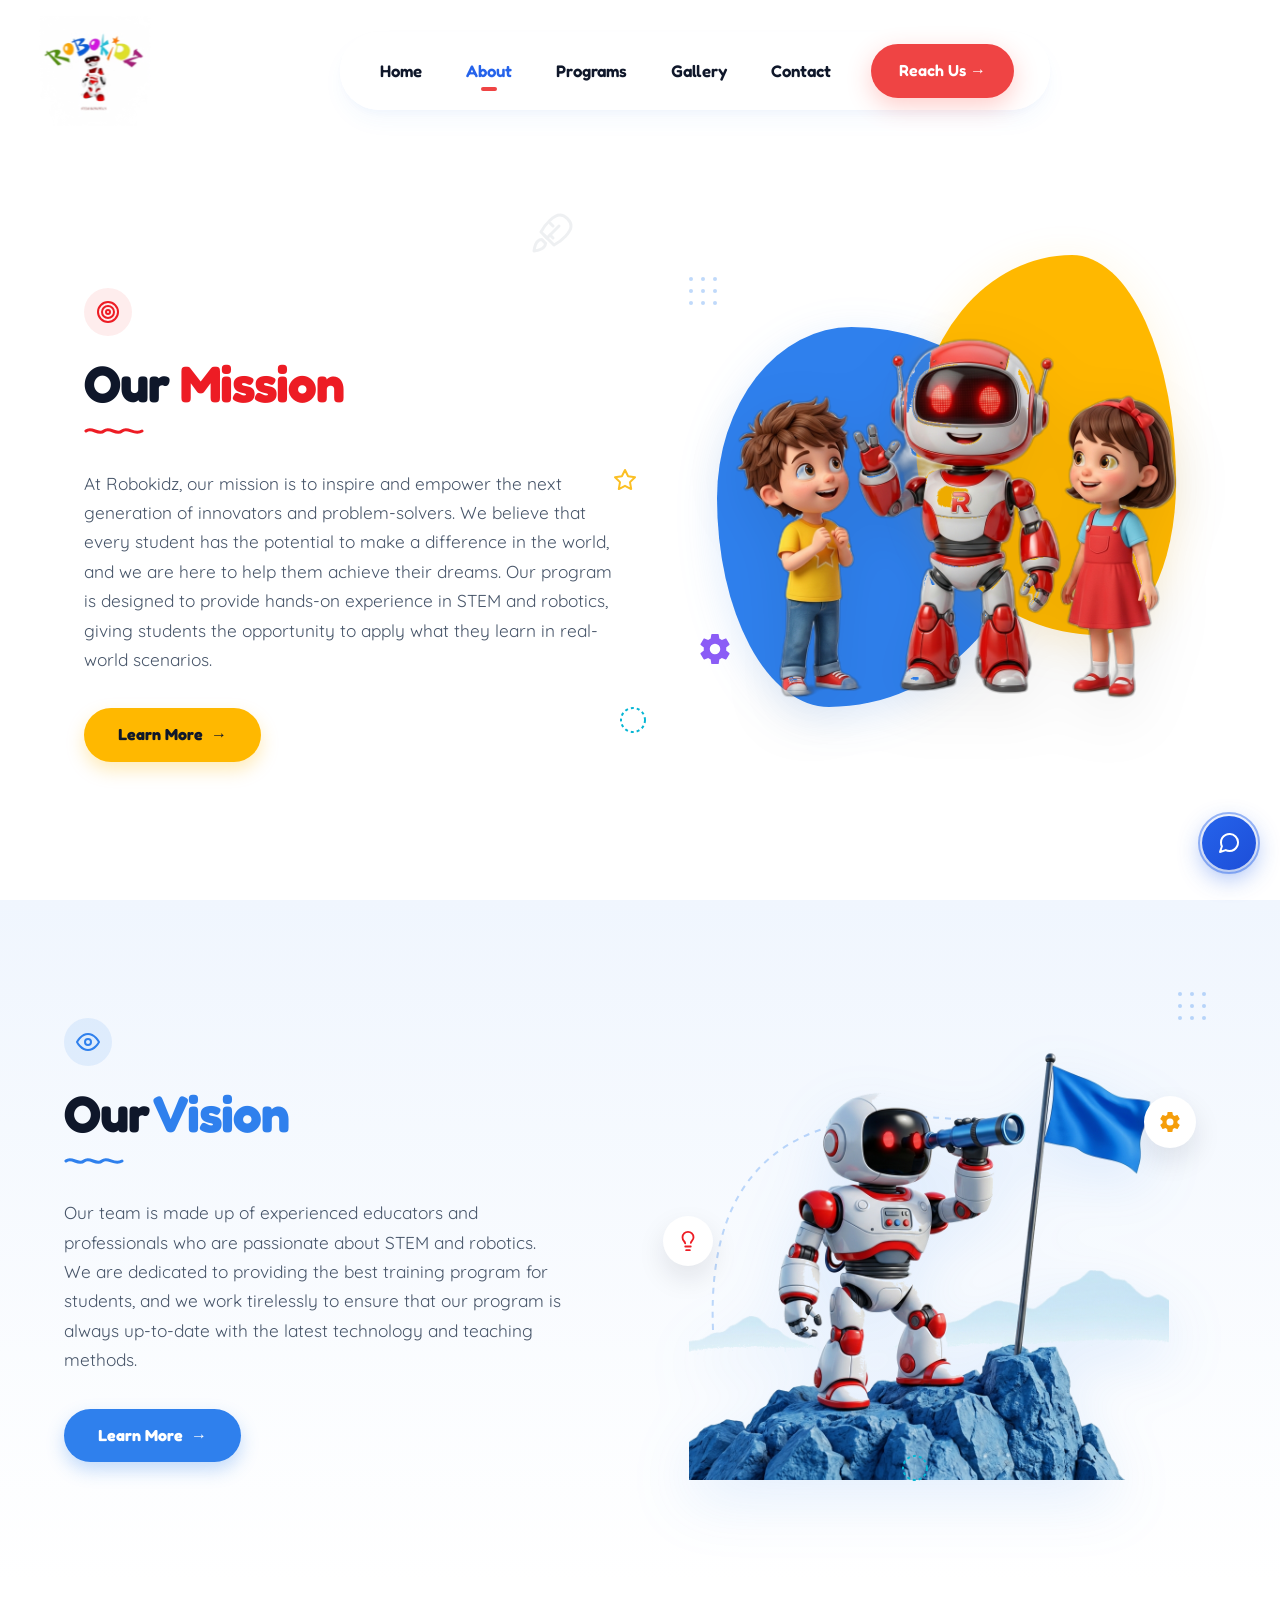
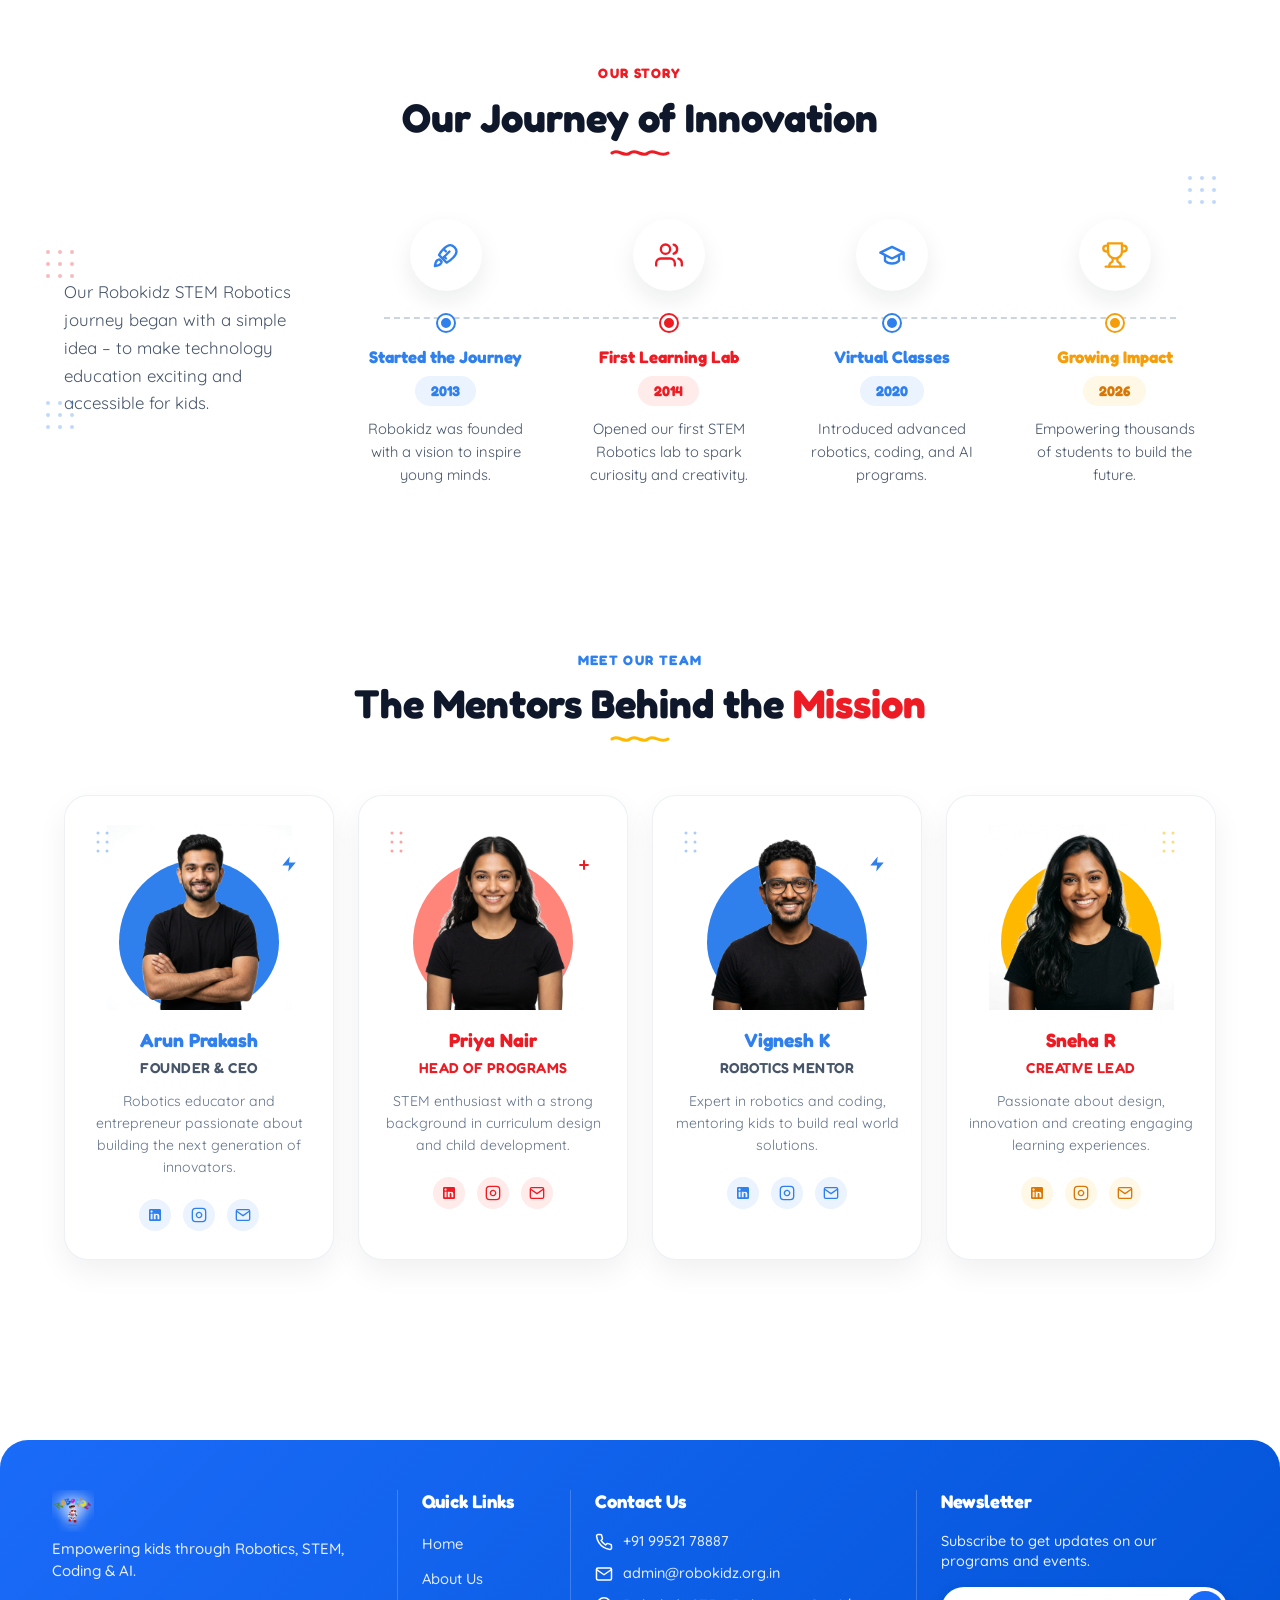
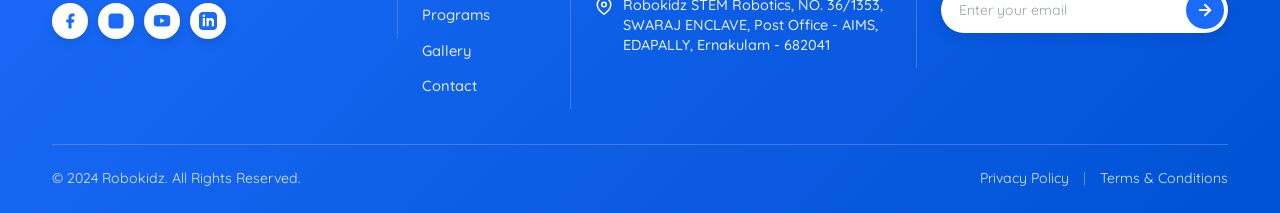
==== commit 79c677be: "initial commit" ====
--- a/about.html
+++ b/about.html
@@ -10,8 +10,8 @@
     <link rel="icon" type="image/svg+xml"
         href="data:image/svg+xml,<svg xmlns='http://www.w3.org/2000/svg' viewBox='0 0 100 100'><rect width='100' height='100' rx='20' fill='%232F80ED'/><circle cx='50' cy='50' r='20' fill='white'/></svg>">
     <!-- Main Stylesheet -->
-    <link rel="stylesheet" href="css/style.css?v=2.2">
-    <link rel="stylesheet" href="css/mobile.css?v=2.2">
+    <link rel="stylesheet" href="css/style.css?v=3.0">
+    <link rel="stylesheet" href="css/mobile.css?v=3.0">
 </head>
 
 <body>
--- a/css/style.css
+++ b/css/style.css
@@ -287,14 +287,20 @@
     justify-self: start;
 }
 
-.logo img {
-    height: 75px !important;
-    width: auto;
-    display: block;
-    transition: var(--transition-bounce);
-}
-
-.logo:hover img {
+.logo img,
+.header-wrapper-logo img,
+.header-wrapper .logo img {
+    width: 110px !important;
+    height: 110px !important;
+    max-height: none !important;
+    object-fit: contain !important;
+    display: block !important;
+    transition: var(--transition-bounce, all 0.5s cubic-bezier(0.175, 0.885, 0.32, 1.275));
+}
+
+.logo:hover img,
+.header-wrapper-logo:hover img,
+.header-wrapper .logo:hover img {
     transform: scale(1.04);
 }
 
@@ -418,7 +424,9 @@
 /* Mobile Menu Slide Drawer */
 @media (max-width: 768px) {
     .logo img {
-        height: 50px !important;
+        width: 48px !important;
+        height: 48px !important;
+        object-fit: contain;
     }
 
     .mobile-toggle {
@@ -4231,12 +4239,20 @@
     display: flex;
     align-items: center;
 }
-.header-wrapper-logo img {
-    height: 75px !important;
-    width: auto;
-    transition: var(--transition-bounce);
-}
-.header-wrapper-logo:hover img {
+.header-wrapper-logo img,
+body .header-wrapper-logo img,
+.header-wrapper .logo img,
+body .header-wrapper .logo img {
+    width: 110px !important;
+    height: 110px !important;
+    max-height: none !important;
+    object-fit: contain !important;
+    transition: var(--transition-bounce, all 0.5s cubic-bezier(0.175, 0.885, 0.32, 1.275));
+}
+.header-wrapper-logo:hover img,
+body .header-wrapper-logo:hover img,
+.header-wrapper .logo:hover img,
+body .header-wrapper .logo:hover img {
     transform: scale(1.04);
 }
 .header-wrapper .header {
@@ -4271,8 +4287,13 @@
     .header-wrapper {
         padding: 0 24px;
     }
-    .header-wrapper-logo img {
-        height: 60px !important;
+    .header-wrapper-logo img,
+    body .header-wrapper-logo img,
+    .header-wrapper .logo img,
+    body .header-wrapper .logo img {
+        width: 58px !important;
+        height: 58px !important;
+        object-fit: contain !important;
     }
     .header-wrapper .header {
         padding: 10px 24px !important;
@@ -4287,8 +4308,13 @@
         top: 12px;
         padding: 0 16px;
     }
-    .header-wrapper-logo img {
-        height: 44px !important;
+    .header-wrapper-logo img,
+    body .header-wrapper-logo img,
+    .header-wrapper .logo img,
+    body .header-wrapper .logo img {
+        width: 48px !important;
+        height: 48px !important;
+        object-fit: contain !important;
     }
 }
 
--- a/css/mobile.css
+++ b/css/mobile.css
@@ -62,7 +62,7 @@
         display: flex !important;
         align-items: center !important;
         background: rgba(255, 255, 255, 0.98) !important;
-        padding: 5px 14px !important;
+        padding: 6px 14px !important;
         border-radius: 50px !important;
         box-shadow: 0 4px 16px rgba(0, 0, 0, 0.08) !important;
         border: 1px solid rgba(226, 232, 240, 0.9) !important;
@@ -71,8 +71,10 @@
     .header-wrapper-logo img,
     .header .logo img,
     .ref-logo img {
-        height: 32px !important;
-        width: auto !important;
+        height: 58px !important;
+        width: 58px !important;
+        max-width: none !important;
+        object-fit: contain !important;
         display: block !important;
     }
 
@@ -1455,6 +1457,19 @@
    ===================================================== */
 @media (max-width: 576px) {
 
+    .header-wrapper-logo,
+    .header .logo,
+    .ref-logo {
+        padding: 5px 12px !important;
+    }
+
+    .header-wrapper-logo img,
+    .header .logo img,
+    .ref-logo img {
+        height: 48px !important;
+        width: 48px !important;
+    }
+
     .programs-grid-v2,
     .why-grid,
     .features-grid,
@@ -1491,6 +1506,19 @@
    ===================================================== */
 @media (max-width: 380px) {
 
+    .header-wrapper-logo,
+    .header .logo,
+    .ref-logo {
+        padding: 4px 10px !important;
+    }
+
+    .header-wrapper-logo img,
+    .header .logo img,
+    .ref-logo img {
+        height: 38px !important;
+        width: 38px !important;
+    }
+
     .hero-title-ref {
         font-size: 1.65rem;
     }
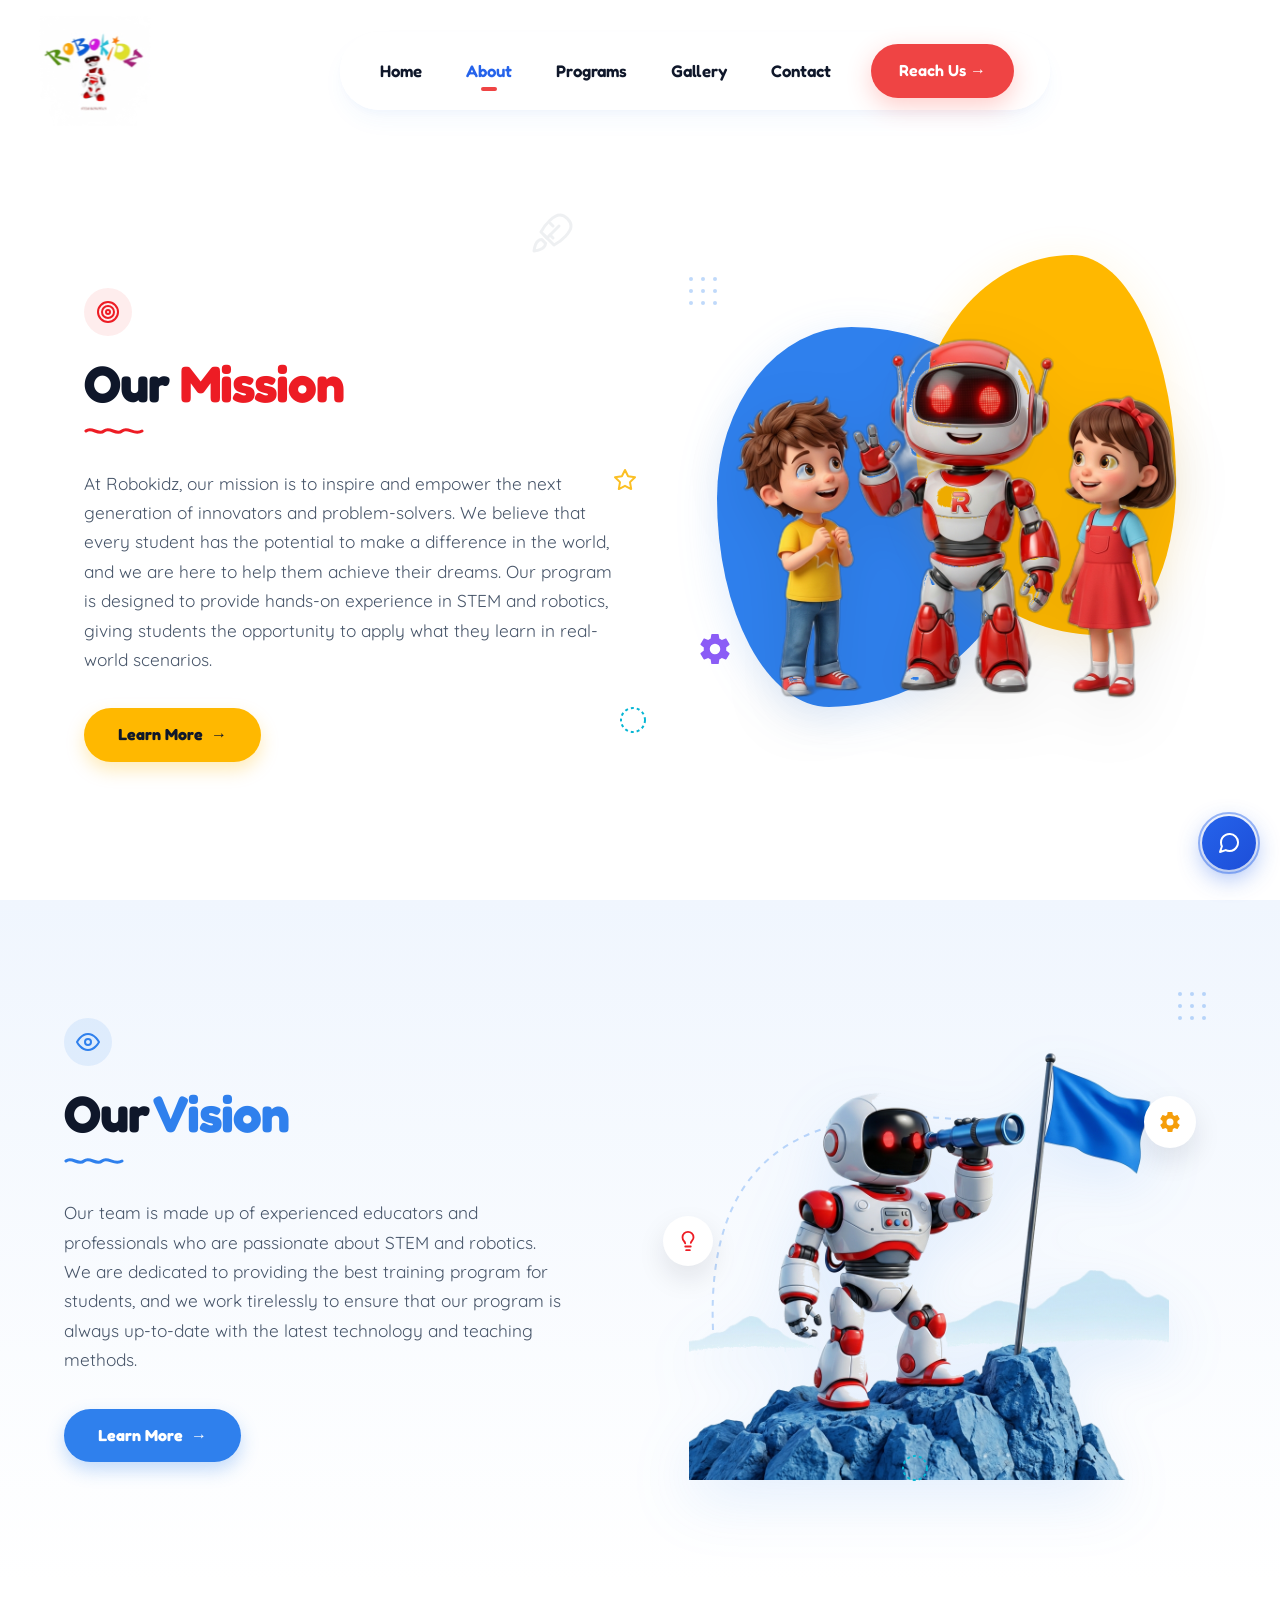
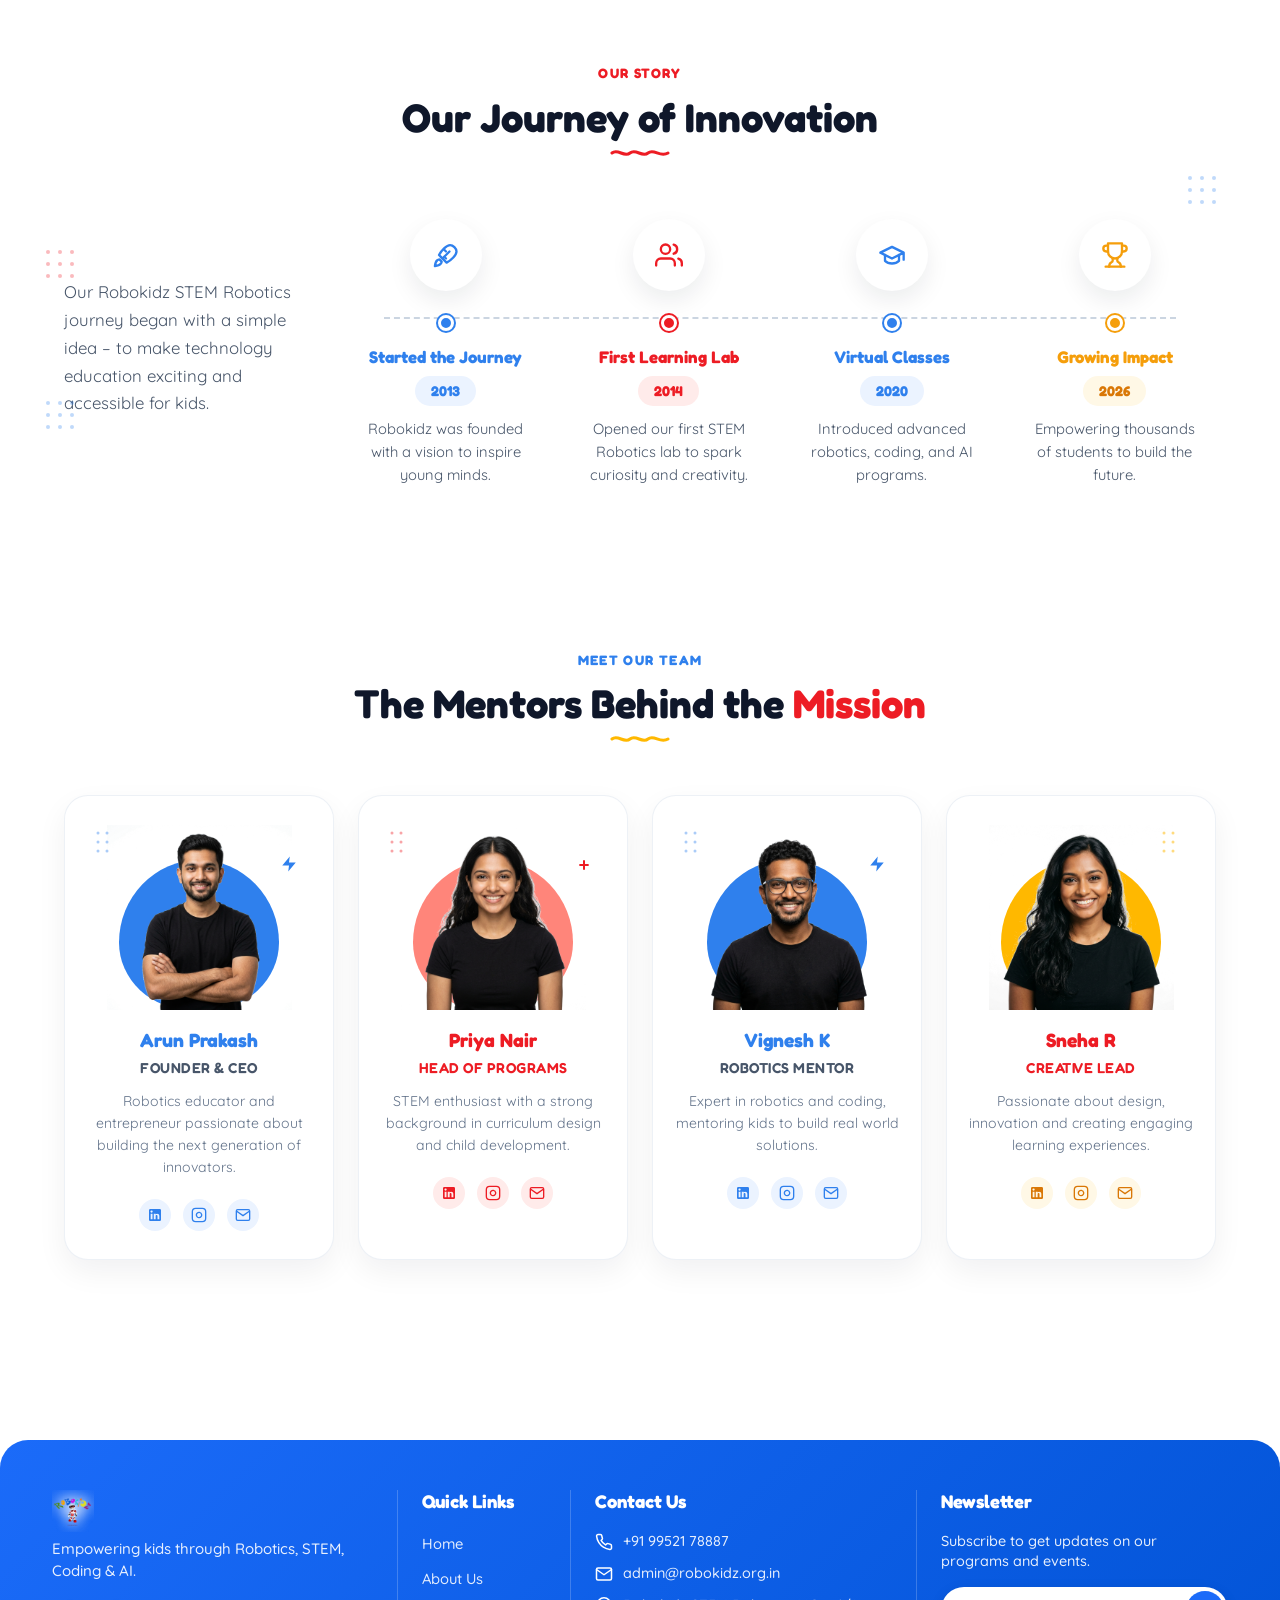
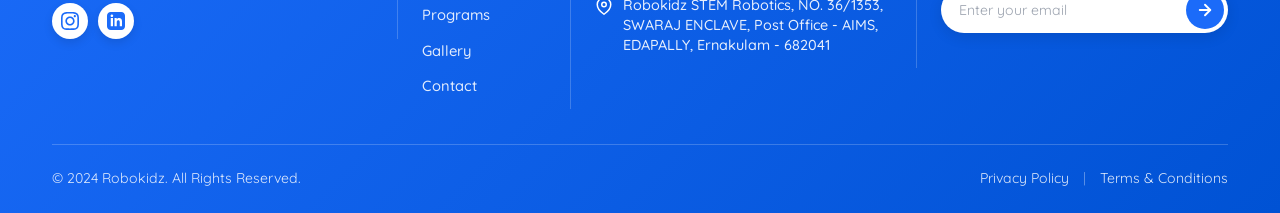
==== commit 1029a586: "Final  commit" ====
--- a/about.html
+++ b/about.html
@@ -11,7 +11,7 @@
         href="data:image/svg+xml,<svg xmlns='http://www.w3.org/2000/svg' viewBox='0 0 100 100'><rect width='100' height='100' rx='20' fill='%232F80ED'/><circle cx='50' cy='50' r='20' fill='white'/></svg>">
     <!-- Main Stylesheet -->
     <link rel="stylesheet" href="css/style.css?v=3.0">
-    <link rel="stylesheet" href="css/mobile.css?v=3.0">
+    <link rel="stylesheet" href="css/mobile.css?v=3.1">
 </head>
 
 <body>
@@ -707,28 +707,14 @@
                     </a>
                     <p class="footer-desc">Empowering kids through Robotics, STEM, Coding & AI.</p>
                     <div class="social-links-circular">
-                        <a href="#" class="social-icon-circle fb" aria-label="Facebook">
-                            <svg viewBox="0 0 24 24">
+                        <a href="https://www.instagram.com/robokidz_stemrobotics?psln=MXRjODAyNG9sY2lkYg==" target="_blank" rel="noopener noreferrer" class="social-icon-circle ig" aria-label="Instagram">
+                            <svg viewBox="0 0 24 24" aria-hidden="true">
                                 <path fill="currentColor"
-                                    d="M18 2h-3a5 5 0 0 0-5 5v3H7v4h3v8h4v-8h3l1-4h-4V7a1 1 0 0 1 1-1h3z" />
+                                    d="M12 2.163c3.204 0 3.584.012 4.85.07 3.252.148 4.771 1.691 4.919 4.919.058 1.265.069 1.645.069 4.849 0 3.205-.012 3.584-.069 4.849-.149 3.225-1.664 4.771-4.919 4.919-1.266.058-1.644.07-4.85.07-3.204 0-3.584-.012-4.849-.07-3.26-.149-4.771-1.699-4.919-4.92-.058-1.265-.07-1.644-.07-4.849 0-3.204.013-3.583.07-4.849.149-3.227 1.664-4.771 4.919-4.919 1.266-.057 1.645-.069 4.849-.069zm0-2.163c-3.259 0-3.667.014-4.947.072-4.358.2-6.78 2.618-6.98 6.98-.059 1.281-.073 1.689-.073 4.948 0 3.259.014 3.668.072 4.948.2 4.358 2.618 6.78 6.98 6.98 1.281.058 1.689.072 4.948.072 3.259 0 3.668-.014 4.948-.072 4.354-.2 6.782-2.618 6.979-6.98.059-1.28.073-1.689.073-4.948 0-3.259-.014-3.667-.072-4.947-.196-4.354-2.617-6.78-6.979-6.98-1.281-.059-1.69-.073-4.949-.073zm0 5.838c-3.403 0-6.162 2.759-6.162 6.162s2.759 6.163 6.162 6.163 6.162-2.759 6.162-6.163c0-3.403-2.759-6.162-6.162-6.162zm0 10.162c-2.209 0-4-1.79-4-4 0-2.209 1.791-4 4-4s4 1.791 4 4c0 2.21-1.791 4-4 4zm6.406-11.845c-.796 0-1.441.645-1.441 1.44s.645 1.44 1.441 1.44c.795 0 1.439-.645 1.439-1.44s-.644-1.44-1.439-1.44z" />
                             </svg>
                         </a>
-                        <a href="#" class="social-icon-circle ig" aria-label="Instagram">
-                            <svg viewBox="0 0 24 24">
-                                <rect x="2" y="2" width="20" height="20" rx="5" ry="5" />
-                                <path d="M16 11.37A4 4 0 1 1 12.63 8 4 4 0 0 1 16 11.37z" />
-                                <line x1="17.5" y1="6.5" x2="17.51" y2="6.5" />
-                            </svg>
-                        </a>
-                        <a href="#" class="social-icon-circle yt" aria-label="YouTube">
-                            <svg viewBox="0 0 24 24">
-                                <path fill="currentColor"
-                                    d="M22.54 6.42a2.78 2.78 0 0 0-1.94-2C18.88 4 12 4 12 4s-6.88 0-8.6.46a2.78 2.78 0 0 0-1.94 2A29 29 0 0 0 1 11.75a29 29 0 0 0 .46 5.33A2.78 2.78 0 0 0 3.4 19c1.72.46 8.6.46 8.6.46s6.88 0 8.6-.46a2.78 2.78 0 0 0 1.94-2 29 29 0 0 0 .46-5.25 29 29 0 0 0-.46-5.33z" />
-                                <polygon points="9.75 15.02 15.5 11.75 9.75 8.48 9.75 15.02" fill="#FFFFFF" />
-                            </svg>
-                        </a>
-                        <a href="#" class="social-icon-circle li" aria-label="LinkedIn">
-                            <svg viewBox="0 0 24 24">
+                        <a href="https://www.linkedin.com/company/robokidz-innovative-solutions-pvt-ltd/" target="_blank" rel="noopener noreferrer" class="social-icon-circle li" aria-label="LinkedIn">
+                            <svg viewBox="0 0 24 24" aria-hidden="true">
                                 <path fill="currentColor"
                                     d="M19 0h-14c-2.761 0-5 2.239-5 5v14c0 2.761 2.239 5 5 5h14c2.762 0 5-2.239 5-5v-14c0-2.761-2.238-5-5-5zm-11 19h-3v-11h3v11zm-1.5-12.268c-.966 0-1.75-.779-1.75-1.75s.784-1.75 1.75-1.75 1.75.779 1.75 1.75-.784 1.75-1.75 1.75zm13.5 12.268h-3v-5.604c0-3.368-4-3.113-4 0v5.604h-3v-11h3v1.765c1.396-2.586 7-2.777 7 2.476v6.759z" />
                             </svg>
--- a/css/mobile.css
+++ b/css/mobile.css
@@ -1370,41 +1370,71 @@
     .newsletter-pill-form {
         width: 100% !important;
         max-width: 100% !important;
+        display: block !important;
     }
 
     .newsletter-input-wrapper {
+        display: flex !important;
+        align-items: center !important;
+        width: 100% !important;
+        max-width: 100% !important;
+        background: #FFFFFF !important;
+        border-radius: 9999px !important;
+        padding: 4px 4px 4px 18px !important;
+        height: 48px !important;
+        box-sizing: border-box !important;
+        box-shadow: 0 4px 14px rgba(0, 0, 0, 0.1) !important;
         position: relative !important;
-        width: 100% !important;
-        display: flex !important;
-        box-sizing: border-box !important;
     }
 
     .newsletter-input-wrapper input {
-        width: 100% !important;
-        height: 50px !important;
-        border-radius: 50px !important;
-        background: #FFFFFF !important;
-        padding: 0 54px 0 20px !important;
+        flex: 1 1 auto !important;
+        min-width: 0 !important;
+        width: auto !important;
+        height: 100% !important;
+        background: transparent !important;
         border: none !important;
         outline: none !important;
-        font-size: 0.95rem !important;
-        box-sizing: border-box !important;
+        padding: 0 10px 0 0 !important;
+        margin: 0 !important;
+        font-size: 0.92rem !important;
+        color: #111827 !important;
+        font-family: inherit !important;
+        font-weight: 500 !important;
+        box-sizing: border-box !important;
+        border-radius: 0 !important;
+    }
+
+    .newsletter-input-wrapper input::placeholder {
+        color: #9CA3AF !important;
+        font-weight: 400 !important;
+        opacity: 1 !important;
     }
 
     .newsletter-submit-btn {
-        position: absolute !important;
-        right: 5px !important;
-        top: 5px !important;
+        position: static !important;
         width: 40px !important;
         height: 40px !important;
         border-radius: 50% !important;
-        background: #2563EB !important;
+        background-color: #1b6bf9 !important;
         color: #FFFFFF !important;
         border: none !important;
         display: flex !important;
         align-items: center !important;
         justify-content: center !important;
         cursor: pointer !important;
+        flex-shrink: 0 !important;
+        margin: 0 !important;
+        padding: 0 !important;
+        transition: transform 0.2s ease, background-color 0.2s ease !important;
+    }
+
+    .newsletter-submit-btn svg {
+        width: 18px !important;
+        height: 18px !important;
+        stroke: #FFFFFF !important;
+        fill: none !important;
+        display: block !important;
     }
 
     .footer-bottom,
